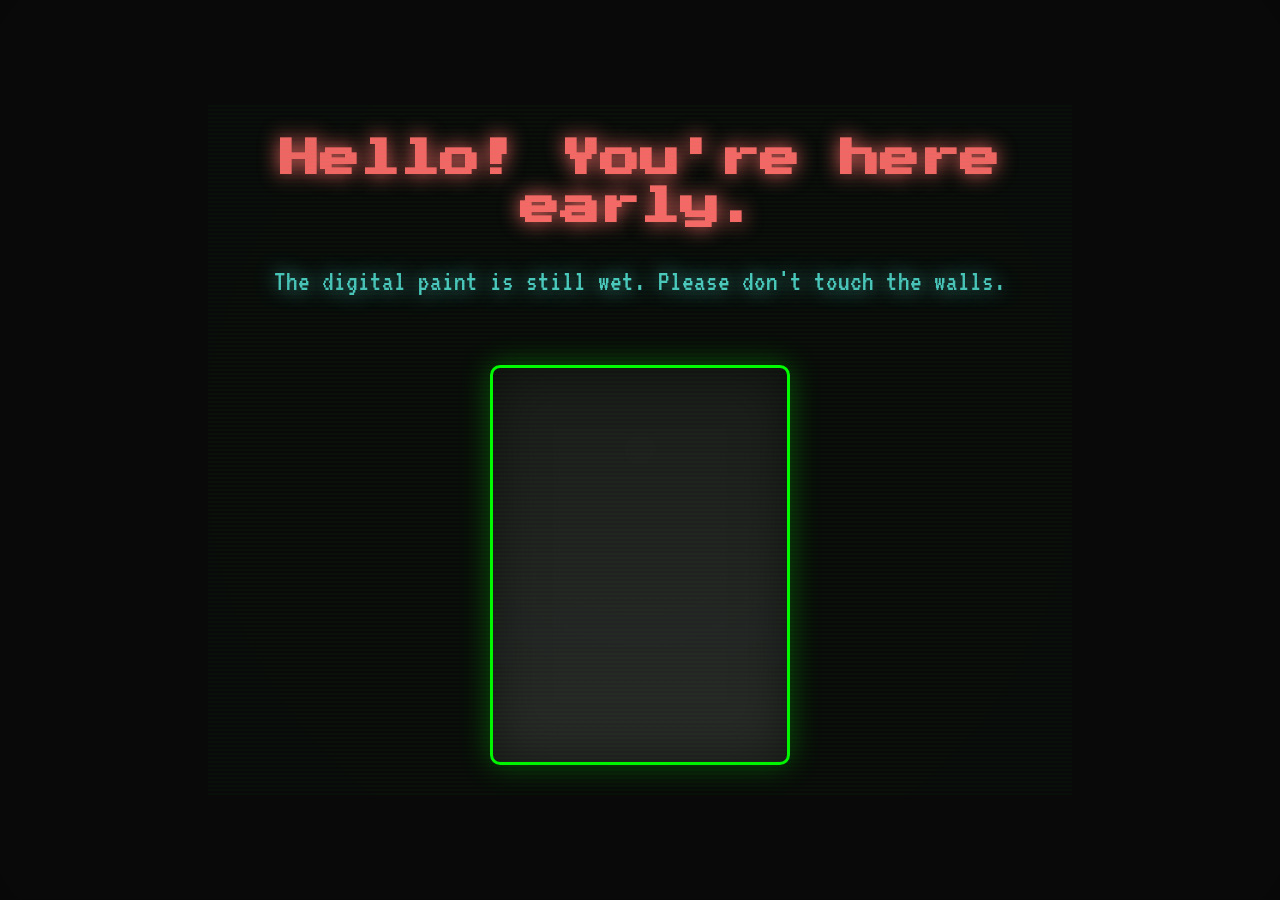
==== index.html @ 5d6c925c "Updated the header" ====
<!DOCTYPE html>
<html lang="en">
<head>
    <meta charset="UTF-8">
    <meta name="viewport" content="width=device-width, initial-scale=1.0">
    <title>Vivek Adithya</title>
    <link rel="stylesheet" href="styles.css">
    <link rel="preconnect" href="https://fonts.googleapis.com">
    <link rel="preconnect" href="https://fonts.gstatic.com" crossorigin>
    <link href="https://fonts.googleapis.com/css2?family=Press+Start+2P&family=VT323&display=swap" rel="stylesheet">
</head>
<body>
    <div class="container">
        <div class="content">
            <h1 class="headline">Hello! You're here early.</h1>
            <p class="subtext">The digital paint is still wet. Please don't touch the walls.</p>
            
            <div class="paint-wall">
                <div class="paint-drop paint-drop-1"></div>
                <div class="paint-drop paint-drop-2"></div>
                <div class="paint-drop paint-drop-3"></div>
                <div class="paint-drop paint-drop-4"></div>
                <div class="paint-drop paint-drop-5"></div>
                <div class="paint-drop paint-drop-6"></div>
                <div class="paint-drop paint-drop-7"></div>
                <div class="paint-drop paint-drop-8"></div>
            </div>
            
            <div class="retro-decoration">
                <div class="scan-lines"></div>
            </div>
        </div>
    </div>
</body>
</html>
---- styles.css ----
* {
    margin: 0;
    padding: 0;
    box-sizing: border-box;
}

body {
    font-family: 'VT323', monospace;
    background: #0a0a0a;
    min-height: 100vh;
    display: flex;
    align-items: center;
    justify-content: center;
    color: #00ff00;
    overflow: hidden;
    position: relative;
}

.container {
    text-align: center;
    padding: 2rem;
    position: relative;
    z-index: 2;
}

.content {
    max-width: 800px;
}

.headline {
    font-family: 'Press Start 2P', cursive;
    font-size: 2.5rem;
    margin-bottom: 2rem;
    color: #ff6b6b;
    text-shadow: 0 0 20px #ff6b6b;
    opacity: 0;
    animation: glitchIn 1.5s ease-out 0.5s forwards;
    line-height: 1.2;
}

.subtext {
    font-size: 1.8rem;
    margin-bottom: 4rem;
    color: #4ecdc4;
    text-shadow: 0 0 15px #4ecdc4;
    opacity: 0;
    animation: glitchIn 1.5s ease-out 1s forwards;
    line-height: 1.3;
}

.paint-wall {
    position: relative;
    width: 300px;
    height: 400px;
    margin: 0 auto;
    background: linear-gradient(180deg, #1a1a1a 0%, #2a2a2a 100%);
    border: 3px solid #00ff00;
    border-radius: 10px;
    overflow: hidden;
    box-shadow: 
        0 0 30px rgba(0, 255, 0, 0.3),
        inset 0 0 50px rgba(0, 0, 0, 0.5);
}

.paint-drop {
    position: absolute;
    top: -20px;
    width: 20px;
    height: 20px;
    border-radius: 50% 50% 50% 50% / 60% 60% 40% 40%;
    opacity: 0;
}

.paint-drop-1 {
    background: #ff6b6b;
    left: 50px;
    animation: paintDrop 4s ease-in 2s infinite;
    box-shadow: 0 0 20px #ff6b6b;
}

.paint-drop-2 {
    background: #4ecdc4;
    left: 100px;
    animation: paintDrop 4s ease-in 2.5s infinite;
    box-shadow: 0 0 20px #4ecdc4;
}

.paint-drop-3 {
    background: #ffe66d;
    left: 150px;
    animation: paintDrop 4s ease-in 3s infinite;
    box-shadow: 0 0 20px #ffe66d;
}

.paint-drop-4 {
    background: #a8e6cf;
    left: 200px;
    animation: paintDrop 4s ease-in 3.5s infinite;
    box-shadow: 0 0 20px #a8e6cf;
}

.paint-drop-5 {
    background: #ff8b94;
    left: 75px;
    animation: paintDrop 4s ease-in 4s infinite;
    box-shadow: 0 0 20px #ff8b94;
}

.paint-drop-6 {
    background: #96ceb4;
    left: 125px;
    animation: paintDrop 4s ease-in 4.5s infinite;
    box-shadow: 0 0 20px #96ceb4;
}

.paint-drop-7 {
    background: #feca57;
    left: 175px;
    animation: paintDrop 4s ease-in 5s infinite;
    box-shadow: 0 0 20px #feca57;
}

.paint-drop-8 {
    background: #ff9ff3;
    left: 225px;
    animation: paintDrop 4s ease-in 5.5s infinite;
    box-shadow: 0 0 20px #ff9ff3;
}

@keyframes paintDrop {
    0% {
        opacity: 0;
        transform: translateY(0) scale(0.5);
    }
    10% {
        opacity: 1;
        transform: translateY(0) scale(1);
    }
    20% {
        opacity: 1;
        transform: translateY(50px) scale(1.2);
    }
    30% {
        opacity: 1;
        transform: translateY(100px) scale(1.4);
    }
    40% {
        opacity: 1;
        transform: translateY(150px) scale(1.6);
    }
    50% {
        opacity: 1;
        transform: translateY(200px) scale(1.8);
    }
    60% {
        opacity: 1;
        transform: translateY(250px) scale(2);
    }
    70% {
        opacity: 1;
        transform: translateY(300px) scale(2.2);
    }
    80% {
        opacity: 1;
        transform: translateY(350px) scale(2.4);
    }
    90% {
        opacity: 0.8;
        transform: translateY(380px) scale(2.6);
    }
    100% {
        opacity: 0;
        transform: translateY(400px) scale(2.8);
    }
}

.retro-decoration {
    position: absolute;
    top: 0;
    left: 0;
    width: 100%;
    height: 100%;
    pointer-events: none;
    z-index: 1;
}

.scan-lines {
    position: absolute;
    top: 0;
    left: 0;
    width: 100%;
    height: 100%;
    background: repeating-linear-gradient(
        0deg,
        transparent,
        transparent 2px,
        rgba(0, 255, 0, 0.03) 2px,
        rgba(0, 255, 0, 0.03) 4px
    );
    animation: scanMove 8s linear infinite;
}

@keyframes glitchIn {
    0% {
        opacity: 0;
        transform: translateY(30px);
        text-shadow: 0 0 20px currentColor;
    }
    50% {
        opacity: 0.8;
        transform: translateY(15px);
        text-shadow: 0 0 20px currentColor;
    }
    100% {
        opacity: 1;
        transform: translateY(0);
        text-shadow: 0 0 20px currentColor;
    }
}

@keyframes pixelFlicker {
    0%, 100% { opacity: 0.3; }
    50% { opacity: 0.6; }
}

@keyframes scanMove {
    0% { transform: translateY(0); }
    100% { transform: translateY(100px); }
}

/* CRT monitor effect */
body::before {
    content: '';
    position: fixed;
    top: 0;
    left: 0;
    width: 100%;
    height: 100%;
    background: radial-gradient(
        circle at center,
        transparent 0%,
        rgba(0, 0, 0, 0.1) 100%
    );
    pointer-events: none;
    z-index: 3;
}

/* Responsive design */
@media (max-width: 768px) {
    .headline {
        font-size: 1.8rem;
        line-height: 1.3;
    }
    
    .subtext {
        font-size: 1.4rem;
    }
    
    .paint-wall {
        width: 250px;
        height: 300px;
    }
    
    .paint-drop {
        width: 16px;
        height: 16px;
    }
}

@media (max-width: 480px) {
    .headline {
        font-size: 1.4rem;
    }
    
    .subtext {
        font-size: 1.2rem;
    }
    
    .paint-wall {
        width: 200px;
        height: 250px;
    }
    
    .paint-drop {
        width: 14px;
        height: 14px;
    }
}
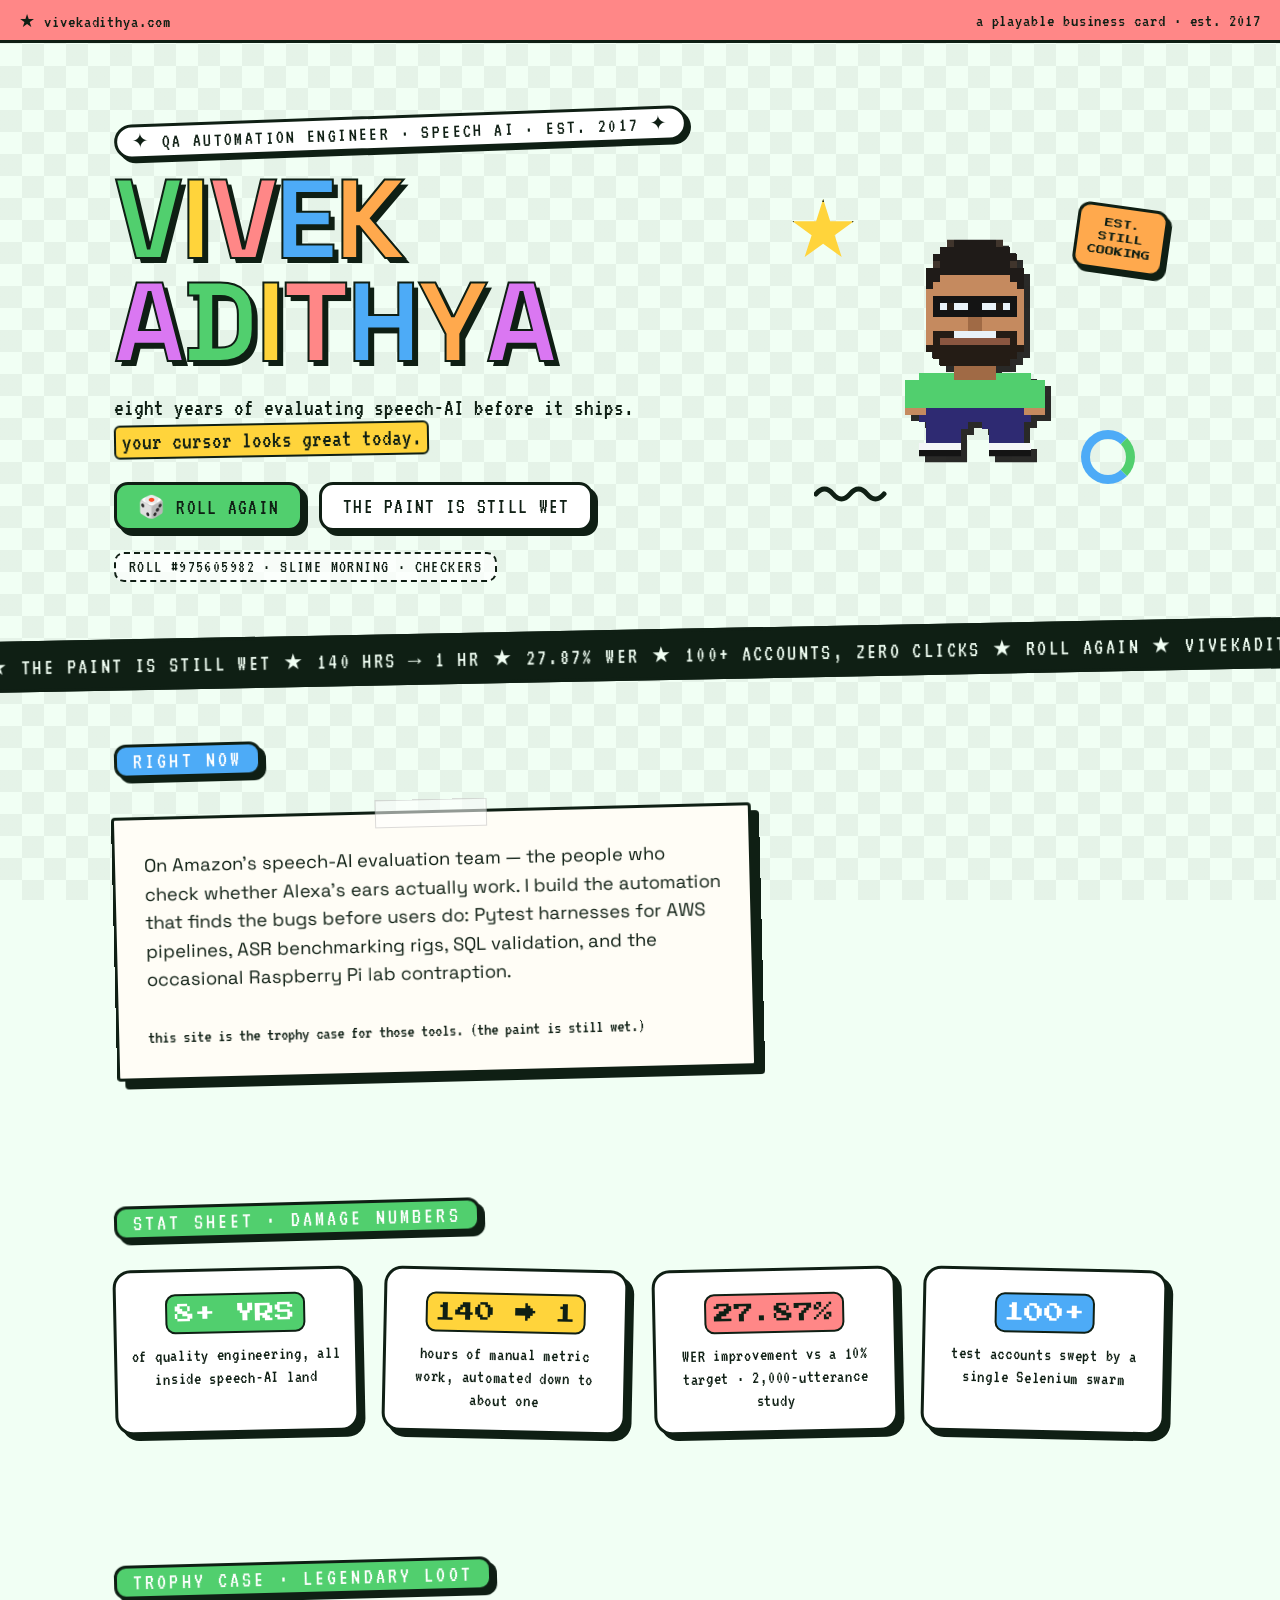
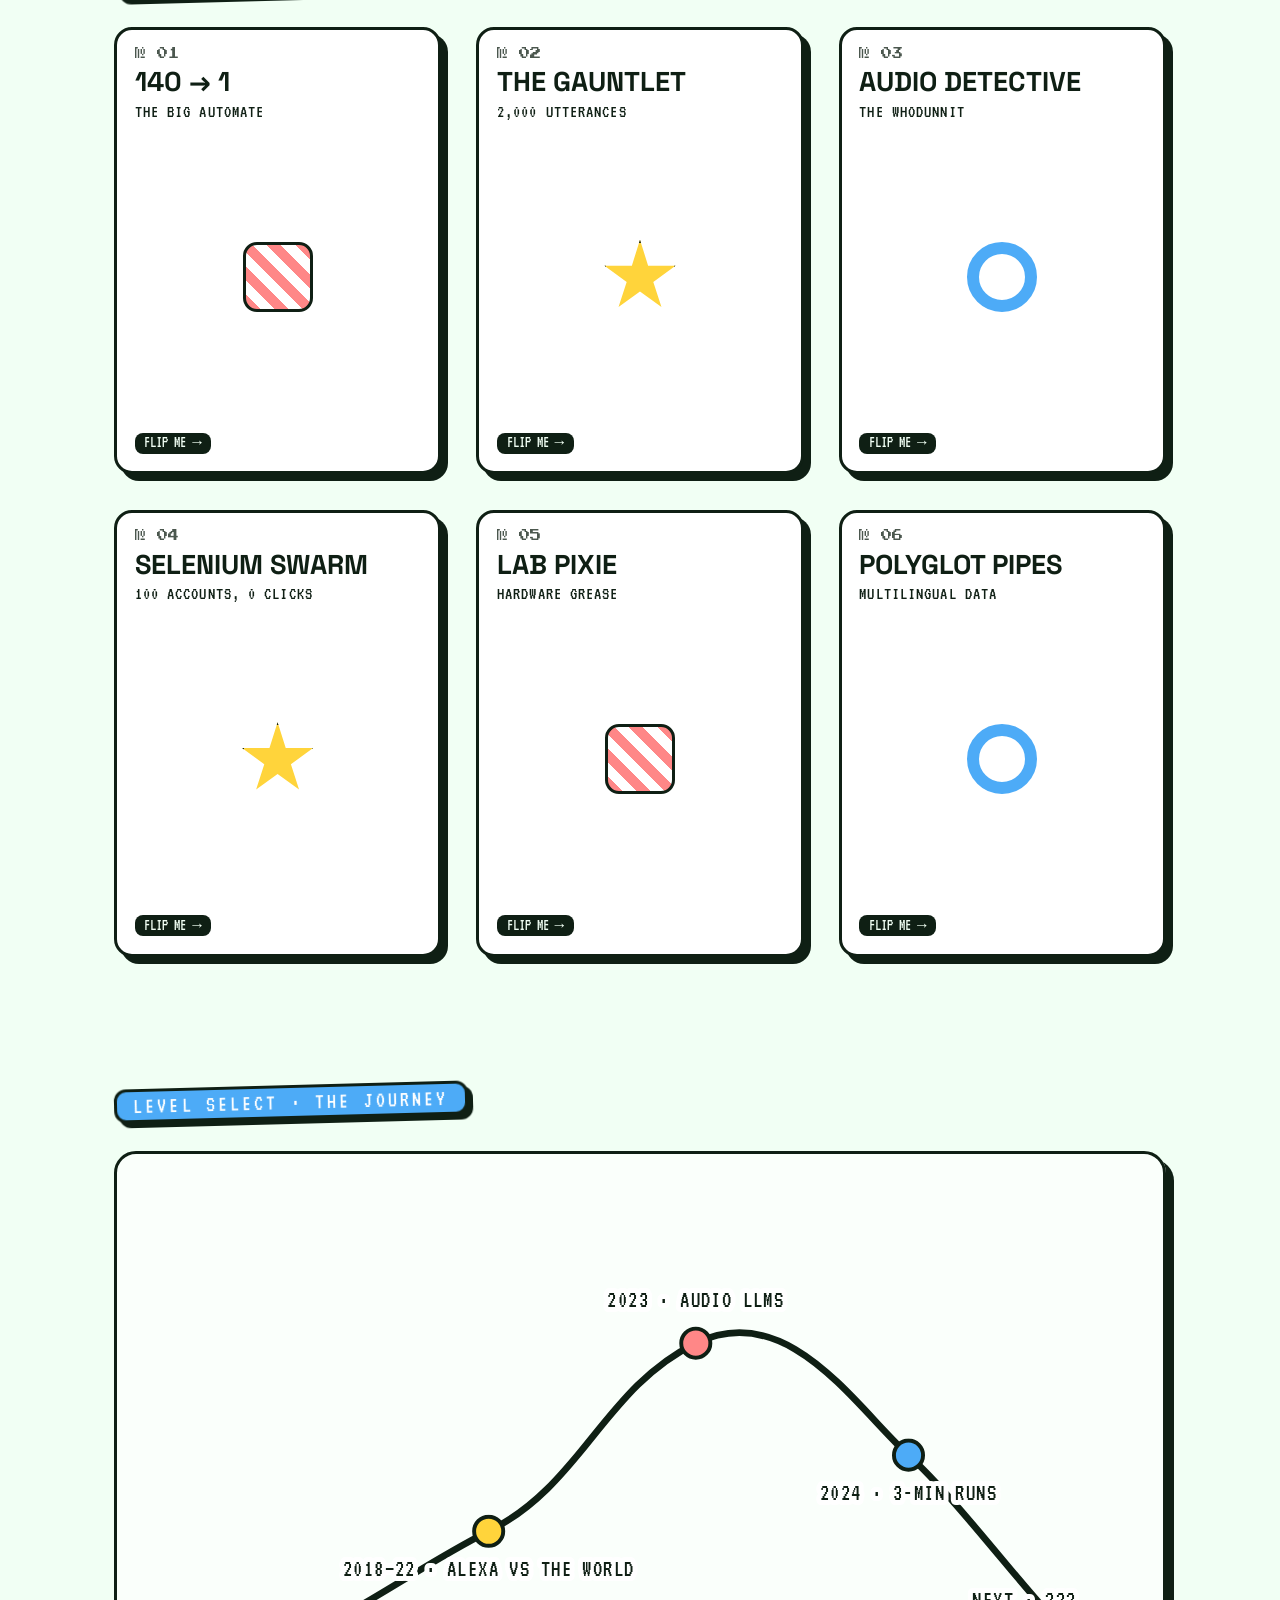
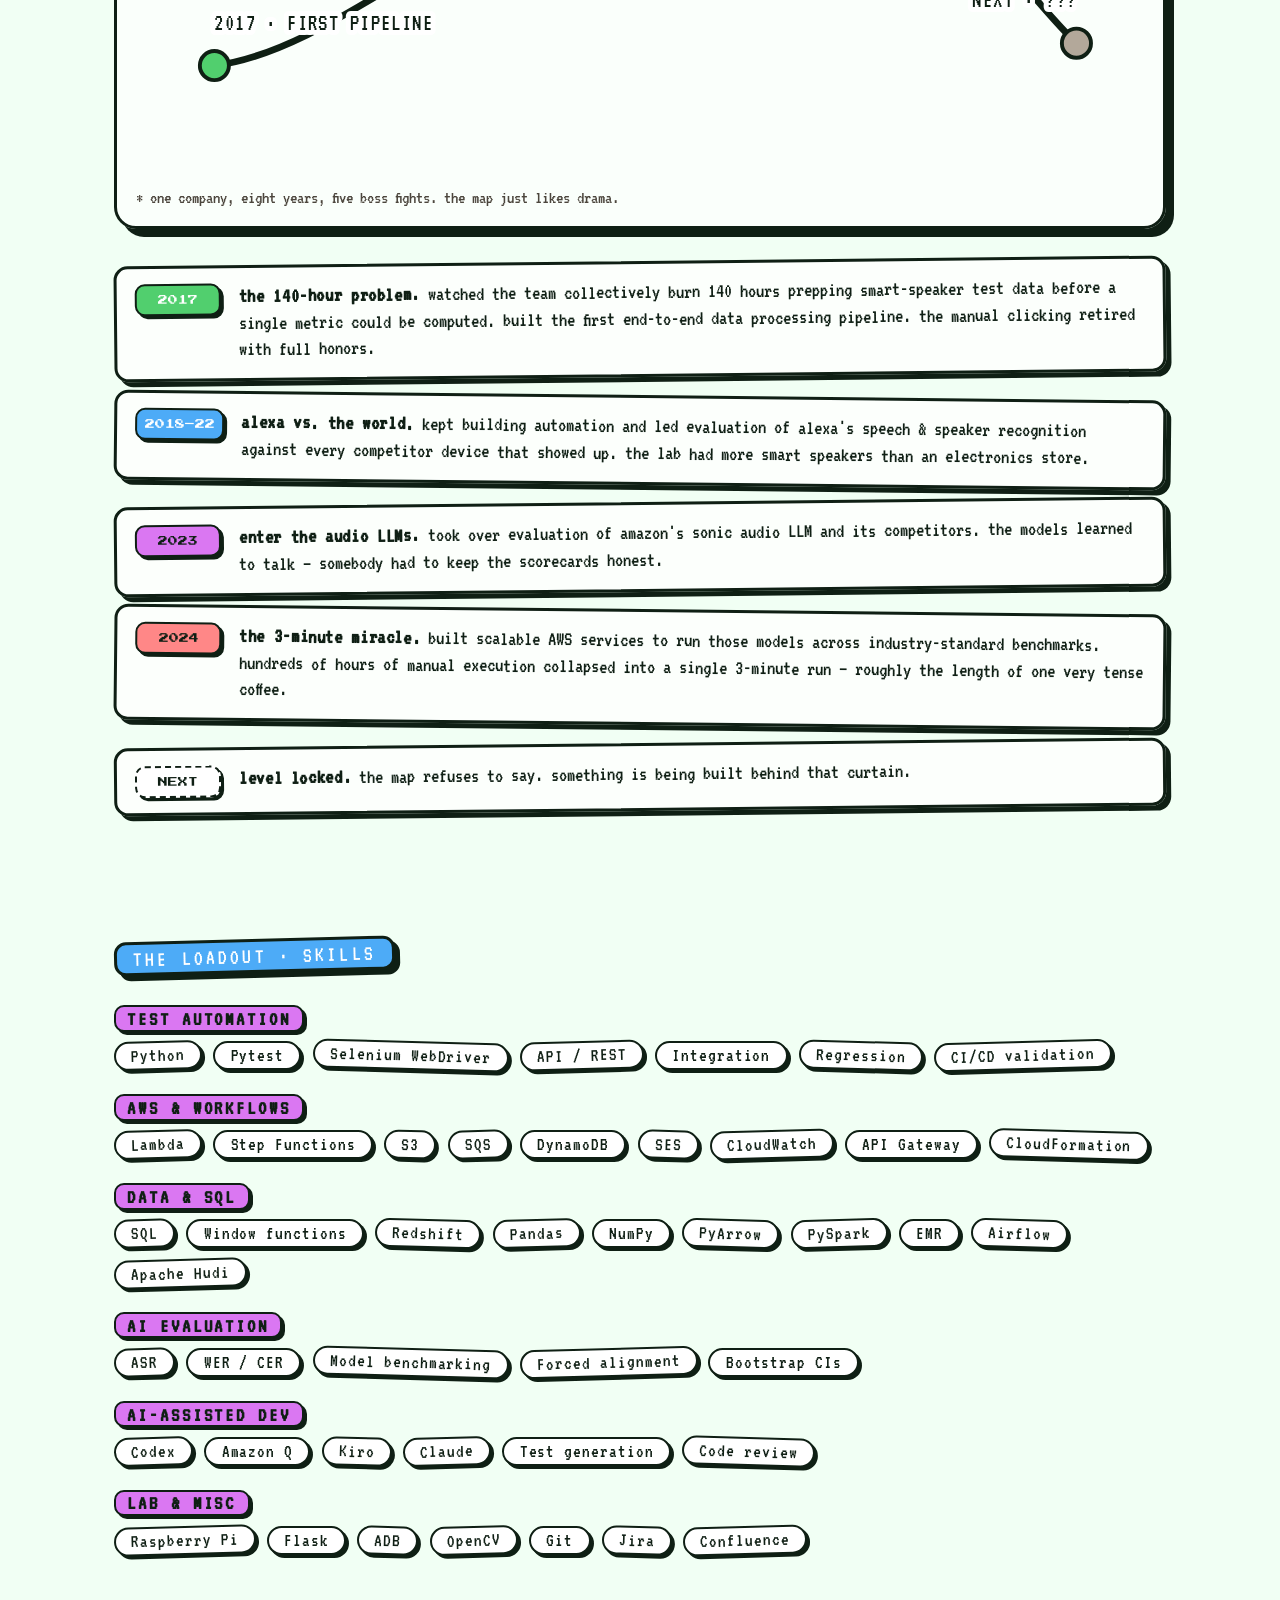
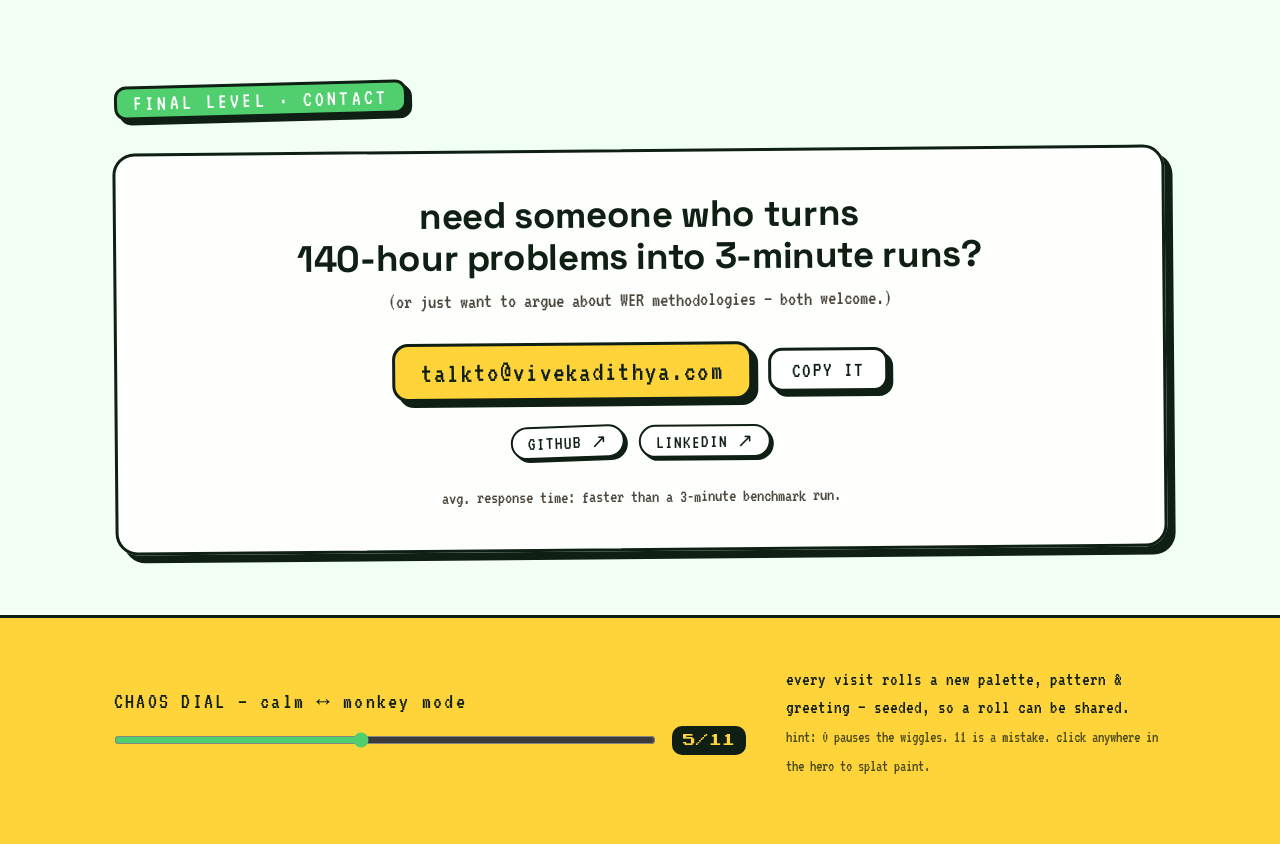
==== commit b60d68bf: "Updated Personal Website" ====
--- a/index.html
+++ b/index.html
@@ -1,35 +1,833 @@
 <!DOCTYPE html>
 <html lang="en">
 <head>
-    <meta charset="UTF-8">
-    <meta name="viewport" content="width=device-width, initial-scale=1.0">
-    <title>Vivek Adithya</title>
-    <link rel="stylesheet" href="styles.css">
-    <link rel="preconnect" href="https://fonts.googleapis.com">
-    <link rel="preconnect" href="https://fonts.gstatic.com" crossorigin>
-    <link href="https://fonts.googleapis.com/css2?family=Press+Start+2P&family=VT323&display=swap" rel="stylesheet">
+<meta charset="UTF-8">
+<meta name="viewport" content="width=device-width, initial-scale=1.0">
+<meta name="color-scheme" content="light">
+<meta name="description" content="Vivek Adithya — QA automation engineer. Eight years of evaluating speech-AI before it ships. A playable business card.">
+<meta property="og:title" content="Vivek Adithya — QA Automation Engineer">
+<meta property="og:description" content="eight years of evaluating speech-AI before it ships. roll the dice — every visit is a new theme.">
+<meta property="og:type" content="website">
+<meta name="theme-color" content="#FFF7E6">
+<title>Vivek Adithya — QA Automation Engineer</title>
+<link rel="icon" href="data:image/svg+xml,%3Csvg xmlns='http://www.w3.org/2000/svg' viewBox='0 0 64 64'%3E%3Crect x='4' y='4' width='56' height='56' rx='14' fill='%23FFD93D' stroke='%23141312' stroke-width='5'/%3E%3Ctext x='32' y='45' font-family='monospace' font-size='36' font-weight='bold' text-anchor='middle' fill='%23141312'%3EV%3C/text%3E%3C/svg%3E">
+<link rel="preconnect" href="https://fonts.googleapis.com">
+<link rel="preconnect" href="https://fonts.gstatic.com" crossorigin>
+<link href="https://fonts.googleapis.com/css2?family=Space+Grotesk:wght@400;500;700&family=VT323&family=Press+Start+2P&display=swap" rel="stylesheet">
+<style>
+  :root{
+    --bg:#FFF7E6; --ink:#141312;
+    --c1:#FF6B6B; --c2:#FFD93D; --c3:#6BCB77; --c4:#4D96FF; --c5:#FF9F45; --c6:#C084FC;
+    --cm:1;
+  }
+  *{box-sizing:border-box; margin:0; padding:0;}
+  html{scroll-behavior:smooth;}
+  body{
+    background-color:var(--bg); color:var(--ink);
+    font-family:'Space Grotesk',sans-serif;
+    overflow-x:hidden; position:relative;
+  }
+  body::before{content:''; position:fixed; inset:0; pointer-events:none; z-index:0;}
+  body[data-pattern="checkers"]::before{background:repeating-conic-gradient(rgba(20,19,18,.05) 0% 25%, transparent 0% 50%); background-size:44px 44px;}
+  body[data-pattern="dots"]::before{background-image:radial-gradient(rgba(20,19,18,.09) 2.2px, transparent 2.3px); background-size:26px 26px;}
+  body[data-pattern="stripes"]::before{background:repeating-linear-gradient(45deg, rgba(20,19,18,.05) 0 12px, transparent 12px 26px);}
+  body[data-pattern="grid"]::before{background-image:linear-gradient(rgba(20,19,18,.06) 1.5px, transparent 1.5px),linear-gradient(90deg, rgba(20,19,18,.06) 1.5px, transparent 1.5px); background-size:36px 36px;}
+
+  main, .topbar{position:relative; z-index:1;}
+
+  .topbar{
+    display:flex; align-items:center; gap:1rem; flex-wrap:wrap;
+    padding:.6rem 1.2rem; border-bottom:3px solid var(--ink); background:var(--c3);
+    font-family:'VT323',monospace; font-size:1.15rem; letter-spacing:.05em;
+  }
+  .topbar .spacer{flex:1;}
+
+  /* ---------- HERO ---------- */
+  .hero{
+    position:relative; overflow:hidden;
+    display:grid; grid-template-columns:1.25fr .75fr; gap:2rem; align-items:center;
+    max-width:1100px; margin:0 auto; padding:4.5rem 1.5rem 3rem;
+  }
+  .kicker{
+    display:inline-block; font-family:'VT323',monospace; font-size:1.25rem; letter-spacing:.12em;
+    background:#fff; border:3px solid var(--ink); border-radius:999px; padding:.15rem .9rem;
+    box-shadow:4px 4px 0 var(--ink); rotate:-2deg; margin-bottom:1.1rem;
+  }
+  h1{
+    font-weight:700; line-height:.92; letter-spacing:-.02em;
+    font-size:clamp(3.2rem, 10vw, 7rem);
+    -webkit-text-stroke:2px var(--ink);
+    text-shadow:5px 5px 0 var(--ink);
+  }
+  h1 .hl{display:inline-block; animation:bob calc(2.6s / var(--cm)) ease-in-out infinite;}
+  h1 .hl:hover{translate:0 -8px; rotate:5deg; transition:translate .12s, rotate .12s;}
+  @keyframes bob{0%,100%{transform:translateY(0) rotate(-1.2deg)}50%{transform:translateY(-7px) rotate(1.2deg)}}
+
+  .sub{font-family:'VT323',monospace; font-size:1.5rem; margin-top:1.2rem; line-height:1.25;}
+  .sub .greet{background:var(--c2); padding:0 .35rem; border:2px solid var(--ink); border-radius:6px; display:inline-block; rotate:-1deg;}
+  .btnrow{display:flex; gap:1rem; flex-wrap:wrap; margin-top:1.6rem;}
+  .btn{
+    font-family:'VT323',monospace; font-size:1.35rem; letter-spacing:.06em;
+    border:3px solid var(--ink); border-radius:14px; padding:.55rem 1.3rem;
+    box-shadow:5px 5px 0 var(--ink); cursor:pointer; color:var(--ink);
+    transition:translate .1s, box-shadow .1s;
+  }
+  .btn:hover{translate:-2px -2px; box-shadow:7px 7px 0 var(--ink);}
+  .btn:active{translate:3px 3px; box-shadow:2px 2px 0 var(--ink);}
+  .btn.primary{background:var(--c1);}
+  .btn.secondary{background:#fff;}
+  .rollchip{
+    margin-top:1.3rem; display:inline-block; font-family:'VT323',monospace; font-size:1.1rem;
+    border:2.5px dashed var(--ink); border-radius:10px; padding:.25rem .8rem; background:rgba(255,255,255,.7);
+    text-transform:uppercase; letter-spacing:.08em;
+  }
+
+  .heroart{position:relative; height:340px;}
+  .heroart canvas{
+    position:absolute; left:50%; top:50%; translate:-50% -50%;
+    width:168px; height:auto; image-rendering:pixelated;
+    animation:bob calc(2.2s / var(--cm)) ease-in-out infinite;
+    filter:drop-shadow(6px 6px 0 rgba(20,19,18,.9));
+  }
+  .shape{position:absolute; animation:float calc(5s / var(--cm)) ease-in-out infinite;}
+  .star{width:64px; height:64px; background:var(--c2); border:3px solid var(--ink);
+    clip-path:polygon(50% 0,61% 35%,98% 35%,68% 57%,79% 91%,50% 70%,21% 91%,32% 57%,2% 35%,39% 35%);}
+  .ring{width:54px; height:54px; border-radius:50%; border:9px solid var(--c4); border-right-color:var(--c1);}
+  .squig{width:74px; height:22px;}
+  .badge{
+    position:absolute; right:0; top:8%; rotate:8deg;
+    font-family:'Press Start 2P',monospace; font-size:.55rem; line-height:1.6;
+    background:var(--c5); border:3px solid var(--ink); border-radius:12px; padding:.55rem .7rem;
+    box-shadow:4px 4px 0 var(--ink); text-align:center;
+    animation:wobble calc(3.4s / var(--cm)) ease-in-out infinite;
+  }
+  @keyframes wobble{0%,100%{rotate:8deg}50%{rotate:2deg}}
+  @keyframes float{0%,100%{transform:translateY(0)}50%{transform:translateY(-16px)}}
+
+  .splat{position:absolute; border-radius:60% 40% 55% 45% / 50% 60% 40% 50%; pointer-events:none; animation:splatin .25s cubic-bezier(.2,1.6,.4,1);}
+  .splat i{position:absolute; top:70%; width:8px; border-radius:0 0 8px 8px; background:inherit; animation:drip 2.4s ease-out forwards;}
+  @keyframes splatin{from{scale:0}to{scale:1}}
+  @keyframes drip{from{height:0}to{height:70px}}
+
+  /* ---------- TAPE ---------- */
+  .tape{
+    overflow:hidden; background:var(--ink); transform:rotate(-1.1deg) scale(1.02);
+    border-block:3px solid var(--ink);
+  }
+  .tape-inner{
+    display:inline-flex; white-space:nowrap; width:max-content;
+    animation:tape calc(20s / var(--cm)) linear infinite;
+    font-family:'VT323',monospace; font-size:1.35rem; letter-spacing:.1em; color:var(--bg);
+    padding:.55rem 0;
+  }
+  .tape-inner span{padding-right:3rem;}
+  @keyframes tape{to{transform:translateX(-50%)}}
+
+  /* ---------- SECTIONS ---------- */
+  section{max-width:1100px; margin:0 auto; padding:4rem 1.5rem;}
+  .seclabel{
+    display:inline-block; font-family:'VT323',monospace; font-size:1.4rem; letter-spacing:.14em;
+    background:var(--c1); color:#fff; border:3px solid var(--ink); border-radius:12px;
+    padding:.2rem 1rem; box-shadow:5px 5px 0 var(--ink); rotate:-1.5deg; margin-bottom:2rem;
+    text-transform:uppercase;
+  }
+  .seclabel.alt{background:var(--c4);}
+
+  .nowcard{
+    background:#FFFDF6; border:3px solid var(--ink); border-radius:4px; max-width:640px;
+    padding:2rem 1.8rem 1.6rem; box-shadow:8px 8px 0 var(--ink); rotate:-1.4deg;
+    font-size:1.15rem; line-height:1.55; position:relative;
+  }
+  .nowcard::before{
+    content:''; position:absolute; top:-14px; left:50%; translate:-50% 0; width:110px; height:26px;
+    background:rgba(255,255,255,.55); border:1px solid rgba(20,19,18,.15);
+  }
+
+  .cards{display:grid; grid-template-columns:repeat(3,1fr); gap:2.2rem; perspective:1000px;}
+  .card{aspect-ratio:3/4.1; cursor:pointer; position:relative;}
+  .card-inner{
+    position:absolute; inset:0; transform-style:preserve-3d;
+    transition:transform .55s cubic-bezier(.25,.8,.3,1.15);
+  }
+  .card:not(.go):hover .card-inner{transform:rotate3d(1,-4,0,9deg);}
+  .card.go .card-inner{transform:rotateY(180deg);}
+  .card:focus-visible{outline:3px dashed var(--ink); outline-offset:4px; border-radius:18px;}
+  .card:active{scale:.97;}
+  .face{
+    position:absolute; inset:0; backface-visibility:hidden;
+    border:3px solid var(--ink); border-radius:18px; box-shadow:7px 7px 0 var(--ink);
+    background:#fff; padding:1.1rem; display:flex; flex-direction:column;
+  }
+  .face.back{transform:rotateY(180deg); background:var(--c6);}
+  .face .num{font-family:'Press Start 2P',monospace; font-size:.7rem; opacity:.75;}
+  .face .name{font-weight:700; font-size:1.7rem; line-height:1.05; margin-top:.6rem;}
+  .face .tag{font-family:'VT323',monospace; font-size:1.15rem; margin-top:.3rem; letter-spacing:.06em;}
+  .face .doodle{flex:1; display:grid; place-items:center;}
+  .doodle .dstar{width:74px; height:74px; background:var(--c2); border:3px solid var(--ink);
+    clip-path:polygon(50% 0,61% 35%,98% 35%,68% 57%,79% 91%,50% 70%,21% 91%,32% 57%,2% 35%,39% 35%);}
+  .doodle .dring{width:70px; height:70px; border-radius:50%; border:12px solid var(--c4);}
+  .doodle .dbar{width:70px; height:70px; border:3px solid var(--ink); border-radius:14px;
+    background:repeating-linear-gradient(45deg, var(--c3) 0 10px, #fff 10px 20px);}
+  .flipcue{
+    align-self:flex-start; font-family:'VT323',monospace; font-size:1rem;
+    background:var(--ink); color:var(--bg); border-radius:8px; padding:.1rem .6rem;
+  }
+  .face.back p{font-size:.98rem; line-height:1.45; margin-top:.6rem;}
+  .chips{display:flex; flex-wrap:wrap; gap:.45rem; margin-top:auto;}
+  .chips b{
+    font-family:'VT323',monospace; font-weight:400; font-size:1rem; letter-spacing:.05em;
+    border:2px solid var(--ink); border-radius:999px; padding:.05rem .6rem; background:#fff;
+  }
+  .barcode{margin-top:.8rem; height:26px; border-radius:4px;
+    background:repeating-linear-gradient(90deg, var(--ink) 0 2px, transparent 2px 5px, var(--ink) 5px 9px, transparent 9px 12px);}
+
+  /* ---------- JOURNEY MAP ---------- */
+  .mapwrap{border:3px solid var(--ink); border-radius:22px; background:rgba(255,255,255,.65);
+    box-shadow:8px 8px 0 var(--ink); padding:1.2rem;}
+  .mapfoot{font-family:'VT323',monospace; font-size:1.15rem; margin-top:.6rem; color:#4c463d;}
+
+  /* ---------- QUEST LOG ---------- */
+  .questlog{display:flex; flex-direction:column; gap:1.1rem; margin-top:2rem;}
+  .qentry{
+    display:flex; gap:1.1rem; align-items:flex-start; flex-wrap:wrap;
+    border:3px solid var(--ink); border-radius:14px; background:rgba(255,255,255,.75);
+    box-shadow:5px 5px 0 var(--ink); padding:.95rem 1.15rem;
+  }
+  .qentry:nth-child(odd){rotate:-.6deg;}
+  .qentry:nth-child(even){rotate:.6deg;}
+  .qyear{
+    font-family:'Press Start 2P',monospace; font-size:.62rem; white-space:nowrap;
+    background:var(--c1); color:#fff; border:2.5px solid var(--ink); border-radius:10px;
+    padding:.55rem .45rem; min-width:86px; text-align:center; box-shadow:3px 3px 0 var(--ink);
+  }
+  .qentry p{font-family:'VT323',monospace; font-size:1.3rem; line-height:1.28; flex:1; min-width:220px;}
+  .qentry p b{letter-spacing:.03em;}
+  svg.journey{width:100%; height:auto; display:block; overflow:visible;}
+  .journey .trail{stroke:var(--ink); stroke-width:6; stroke-linecap:round; fill:none;}
+  .stop circle.dot{stroke:var(--ink); stroke-width:3.5; transform-box:fill-box; transform-origin:center;}
+  .stop{cursor:pointer;}
+  .stop circle.dot{transition:scale .15s;}
+  .stop:hover circle.dot{scale:1.35;}
+  .stop text{
+    font-family:'VT323',monospace; font-size:21px; fill:var(--ink); letter-spacing:.06em;
+    paint-order:stroke; stroke:#fff; stroke-width:9px; stroke-linejoin:round;
+  }
+  .stop .pulse{fill:none; stroke:var(--ink); stroke-width:2; opacity:0; transform-box:fill-box; transform-origin:center;
+    animation:pulse calc(2.8s / var(--cm)) ease-out infinite;}
+  @keyframes pulse{0%{scale:.5; opacity:.8}70%{scale:2.2; opacity:0}100%{opacity:0}}
+
+  /* ---------- STAT SHEET ---------- */
+  .stats{display:grid; grid-template-columns:repeat(4,1fr); gap:1.6rem;}
+  .stat{
+    border:3px solid var(--ink); border-radius:18px; background:#fff; box-shadow:6px 6px 0 var(--ink);
+    padding:1.4rem .9rem 1.1rem; text-align:center; transition:translate .12s, box-shadow .12s;
+  }
+  .stat:nth-child(odd){rotate:-1.2deg;}
+  .stat:nth-child(even){rotate:1.2deg;}
+  .stat:hover{translate:-2px -2px; box-shadow:8px 8px 0 var(--ink);}
+  .stat .n{font-family:'Press Start 2P',monospace; font-size:clamp(.85rem,1.8vw,1.25rem);
+    display:inline-block; padding:.45rem .5rem .55rem; border-radius:10px; border:2.5px solid var(--ink);}
+  .stat .l{display:block; font-family:'VT323',monospace; font-size:1.15rem; line-height:1.25; margin-top:.6rem; letter-spacing:.04em;}
+
+  /* ---------- LOADOUT ---------- */
+  .loadout{display:flex; flex-direction:column; gap:1.5rem;}
+  .loadgroup h3{
+    font-family:'VT323',monospace; font-size:1.3rem; letter-spacing:.14em; margin-bottom:.6rem;
+    text-transform:uppercase; display:inline-block; background:var(--c6); border:2.5px solid var(--ink);
+    border-radius:10px; padding:.05rem .7rem; box-shadow:3px 3px 0 var(--ink);
+  }
+  .skillrow{display:flex; flex-wrap:wrap; gap:.7rem;}
+  .skill{
+    font-family:'VT323',monospace; font-size:1.2rem; letter-spacing:.05em; cursor:default;
+    border:2.5px solid var(--ink); border-radius:999px; padding:.18rem .95rem;
+    background:#fff; box-shadow:3px 3px 0 var(--ink);
+    transition:translate .1s, box-shadow .1s, background .12s, rotate .15s;
+  }
+  .skill:nth-child(3n){rotate:1.6deg;}
+  .skill:nth-child(3n+1){rotate:-1.6deg;}
+  .skill:hover{translate:-2px -3px; rotate:0deg; box-shadow:5px 5px 0 var(--ink); background:var(--c2);}
+
+  /* ---------- CONTACT ---------- */
+  .contactcard{
+    border:3px solid var(--ink); border-radius:22px; background:rgba(255,255,255,.75);
+    box-shadow:8px 8px 0 var(--ink); padding:2.6rem 2rem; text-align:center; rotate:-.5deg;
+  }
+  .pitch{font-size:clamp(1.5rem,3.4vw,2.3rem); line-height:1.15; letter-spacing:-.01em;}
+  .pitchsub{font-family:'VT323',monospace; font-size:1.3rem; color:#4c463d; margin-top:.7rem;}
+  .emailrow{display:flex; gap:1rem; justify-content:center; align-items:center; flex-wrap:wrap; margin-top:2rem;}
+  .emailbtn{
+    font-family:'VT323',monospace; font-size:clamp(1.3rem,3vw,1.8rem); letter-spacing:.04em;
+    background:var(--c2); color:var(--ink); text-decoration:none;
+    border:3px solid var(--ink); border-radius:16px; padding:.7rem 1.6rem;
+    box-shadow:6px 6px 0 var(--ink); transition:translate .1s, box-shadow .1s;
+  }
+  .emailbtn:hover{translate:-2px -2px; box-shadow:8px 8px 0 var(--ink);}
+  .emailbtn:active{translate:3px 3px; box-shadow:2px 2px 0 var(--ink);}
+  .socialrow{display:flex; gap:.9rem; justify-content:center; margin-top:1.6rem; flex-wrap:wrap;}
+  .socialrow .skill{text-decoration:none; color:var(--ink);}
+  .responsetime{font-family:'VT323',monospace; font-size:1.15rem; margin-top:1.8rem; color:#4c463d;}
+  .toast{
+    position:fixed; left:50%; bottom:26px; translate:-50% 0; z-index:1000;
+    background:var(--ink); color:var(--bg); font-family:'VT323',monospace; font-size:1.3rem;
+    border-radius:14px; padding:.5rem 1.3rem; box-shadow:5px 5px 0 rgba(20,19,18,.3);
+    animation:toastin 1.9s ease forwards; pointer-events:none;
+  }
+  @keyframes toastin{
+    0%{opacity:0; translate:-50% 14px}
+    12%{opacity:1; translate:-50% 0}
+    82%{opacity:1}
+    100%{opacity:0; translate:-50% -8px}
+  }
+
+  /* ---------- FOOTER / CHAOS ---------- */
+  footer{
+    border-top:3px solid var(--ink); background:var(--c2);
+  }
+  .footinner{max-width:1100px; margin:0 auto; padding:3rem 1.5rem 4rem;
+    display:flex; flex-wrap:wrap; gap:2.5rem; align-items:center;}
+  .dialbox{flex:1; min-width:280px;}
+  .dialbox label{font-family:'VT323',monospace; font-size:1.4rem; letter-spacing:.1em;}
+  .dialrow{display:flex; align-items:center; gap:1rem; margin-top:.5rem;}
+  input[type=range]{flex:1; accent-color:var(--c1); height:34px; cursor:pointer;}
+  .dialval{font-family:'Press Start 2P',monospace; font-size:.8rem; background:var(--ink); color:var(--c2);
+    border-radius:10px; padding:.5rem .7rem; min-width:64px; text-align:center;}
+  .footnote{font-family:'VT323',monospace; font-size:1.2rem; line-height:1.5; max-width:380px;}
+  .tinyhint{opacity:.75; font-size:1rem;}
+
+  .cf{position:fixed; z-index:999; pointer-events:none; border-radius:2px;
+    width:var(--s); height:calc(var(--s)*.55); background:var(--cc);
+    animation:cfall var(--d) cubic-bezier(.15,.55,.45,1) forwards;}
+  @keyframes cfall{from{transform:translate(0,0) rotate(0)}to{transform:translate(var(--dx),var(--dy)) rotate(var(--rr)); opacity:0}}
+
+  .bcf{position:fixed; top:-18px; z-index:998; pointer-events:none; border-radius:2px;
+    width:var(--s); height:calc(var(--s)*.55); background:var(--cc);
+    animation:bcfall var(--d) linear forwards;}
+  @keyframes bcfall{
+    0%{transform:translate(0,-10px) rotate(0)}
+    50%{transform:translate(calc(var(--dx)*.55), 52vh) rotate(calc(var(--rr)*.5))}
+    100%{transform:translate(var(--dx), 106vh) rotate(var(--rr))}
+  }
+
+  body[data-chaos="0"] .hl, body[data-chaos="0"] .heroart canvas, body[data-chaos="0"] .badge,
+  body[data-chaos="0"] .tape-inner, body[data-chaos="0"] .stop .pulse{animation-play-state:paused;}
+
+  @media (max-width:820px){
+    .hero{grid-template-columns:1fr; padding-top:3rem;}
+    .heroart{height:260px;}
+    .cards{grid-template-columns:1fr 1fr; gap:1.4rem;}
+    .card{aspect-ratio:3/4;}
+    .stats{grid-template-columns:repeat(2,1fr);}
+  }
+  @media (max-width:540px){
+    .cards{grid-template-columns:1fr; }
+    .face .name{font-size:1.5rem;}
+  }
+  @media (prefers-reduced-motion: reduce){
+    *,*::before,*::after{animation-duration:.001s !important; animation-iteration-count:1 !important; transition-duration:.001s !important;}
+  }
+</style>
 </head>
-<body>
-    <div class="container">
-        <div class="content">
-            <h1 class="headline">Hello! You're here early.</h1>
-            <p class="subtext">The digital paint is still wet. Please don't touch the walls.</p>
-            
-            <div class="paint-wall">
-                <div class="paint-drop paint-drop-1"></div>
-                <div class="paint-drop paint-drop-2"></div>
-                <div class="paint-drop paint-drop-3"></div>
-                <div class="paint-drop paint-drop-4"></div>
-                <div class="paint-drop paint-drop-5"></div>
-                <div class="paint-drop paint-drop-6"></div>
-                <div class="paint-drop paint-drop-7"></div>
-                <div class="paint-drop paint-drop-8"></div>
-            </div>
-            
-            <div class="retro-decoration">
-                <div class="scan-lines"></div>
-            </div>
-        </div>
+<body data-pattern="dots" data-chaos="5">
+
+<div class="topbar">
+  <span>★ vivekadithya.com</span>
+  <span class="spacer"></span>
+  <span>a playable business card · est. 2017</span>
+</div>
+
+<main>
+  <div class="hero" id="hero">
+    <div>
+      <span class="kicker">✦ QA AUTOMATION ENGINEER · SPEECH AI · EST. 2017 ✦</span>
+      <h1 id="bigname" aria-label="Vivek Adithya"></h1>
+      <p class="sub">eight years of evaluating speech-AI before it ships.<br>
+        <span class="greet" id="greet">rolling the dice…</span></p>
+      <div class="btnrow">
+        <button class="btn primary" id="rollbtn">🎲 ROLL AGAIN</button>
+        <button class="btn secondary" id="paintbtn">THE PAINT IS STILL WET</button>
+      </div>
+      <div class="rollchip" id="rollchip">…</div>
     </div>
+    <div class="heroart" aria-hidden="true">
+      <div class="shape star" style="left:2%; top:6%; animation-delay:-1s;"></div>
+      <div class="shape ring" style="right:8%; bottom:10%; animation-delay:-2.4s;"></div>
+      <svg class="shape squig" style="left:8%; bottom:4%; animation-delay:-3s;" viewBox="0 0 74 22"><path d="M2 11 Q10.5 1 19 11 T36 11 T53 11 T70 11" fill="none" stroke="var(--ink)" stroke-width="5" stroke-linecap="round"/></svg>
+      <div class="badge">EST.<br>STILL<br>COOKING</div>
+      <canvas id="sprite" width="24" height="31"></canvas>
+    </div>
+  </div>
+
+  <div class="tape" aria-hidden="true"><div class="tape-inner" id="tape"></div></div>
+
+  <section id="now">
+    <span class="seclabel alt">Right now</span>
+    <div class="nowcard">
+      On Amazon's speech-AI evaluation team — the people who check whether Alexa's ears
+      actually work. I build the automation that finds the bugs before users do: Pytest
+      harnesses for AWS pipelines, ASR benchmarking rigs, SQL validation, and the occasional
+      Raspberry Pi lab contraption.
+      <br><br><span style="font-family:'VT323',monospace;">this site is the trophy case for those tools. (the paint is still wet.)</span>
+    </div>
+  </section>
+
+  <section id="stats">
+    <span class="seclabel">Stat sheet · damage numbers</span>
+    <div class="stats">
+      <div class="stat"><span class="n" style="background:var(--c1); color:#fff;">8+ YRS</span>
+        <span class="l">of quality engineering, all inside speech-AI land</span></div>
+      <div class="stat"><span class="n" style="background:var(--c2);">140 → 1</span>
+        <span class="l">hours of manual metric work, automated down to about one</span></div>
+      <div class="stat"><span class="n" style="background:var(--c3);">27.87%</span>
+        <span class="l">WER improvement vs a 10% target · 2,000-utterance study</span></div>
+      <div class="stat"><span class="n" style="background:var(--c4); color:#fff;">100+</span>
+        <span class="l">test accounts swept by a single Selenium swarm</span></div>
+    </div>
+  </section>
+
+  <section id="projects">
+    <span class="seclabel">Trophy case · legendary loot</span>
+    <div class="cards" id="cards"></div>
+  </section>
+
+  <section id="journey">
+    <span class="seclabel alt">Level select · the journey</span>
+    <div class="mapwrap">
+      <svg class="journey" viewBox="0 0 900 540" id="jsvg">
+        <path class="trail" id="jpath" d="M70,440 C150,430 235,360 315,320 C398,279 418,192 500,152 C582,112 642,208 690,252 C738,296 800,382 840,420"/>
+        <g id="jstops"></g>
+      </svg>
+      <p class="mapfoot">* one company, eight years, five boss fights. the map just likes drama.</p>
+    </div>
+    <div class="questlog">
+      <div class="qentry">
+        <span class="qyear" style="background:var(--c1);">2017</span>
+        <p><b>the 140-hour problem.</b> watched the team collectively burn 140 hours prepping
+        smart-speaker test data before a single metric could be computed. built the first
+        end-to-end data processing pipeline. the manual clicking retired with full honors.</p>
+      </div>
+      <div class="qentry">
+        <span class="qyear" style="background:var(--c4);">2018–22</span>
+        <p><b>alexa vs. the world.</b> kept building automation and led evaluation of alexa's
+        speech &amp; speaker recognition against every competitor device that showed up.
+        the lab had more smart speakers than an electronics store.</p>
+      </div>
+      <div class="qentry">
+        <span class="qyear" style="background:var(--c6); color:var(--ink);">2023</span>
+        <p><b>enter the audio LLMs.</b> took over evaluation of amazon's sonic audio LLM and
+        its competitors. the models learned to talk — somebody had to keep the scorecards honest.</p>
+      </div>
+      <div class="qentry">
+        <span class="qyear" style="background:var(--c3); color:var(--ink);">2024</span>
+        <p><b>the 3-minute miracle.</b> built scalable AWS services to run those models across
+        industry-standard benchmarks. hundreds of hours of manual execution collapsed into a
+        single 3-minute run — roughly the length of one very tense coffee.</p>
+      </div>
+      <div class="qentry">
+        <span class="qyear" style="background:#fff; color:var(--ink); border-style:dashed;">NEXT</span>
+        <p><b>level locked.</b> the map refuses to say. something is being built behind that curtain.</p>
+      </div>
+    </div>
+  </section>
+
+  <section id="loadout">
+    <span class="seclabel alt">The loadout · skills</span>
+    <div class="loadout">
+      <div class="loadgroup"><h3>Test automation</h3>
+        <div class="skillrow"><span class="skill">Python</span><span class="skill">Pytest</span><span class="skill">Selenium WebDriver</span><span class="skill">API / REST</span><span class="skill">Integration</span><span class="skill">Regression</span><span class="skill">CI/CD validation</span></div></div>
+      <div class="loadgroup"><h3>AWS &amp; workflows</h3>
+        <div class="skillrow"><span class="skill">Lambda</span><span class="skill">Step Functions</span><span class="skill">S3</span><span class="skill">SQS</span><span class="skill">DynamoDB</span><span class="skill">SES</span><span class="skill">CloudWatch</span><span class="skill">API Gateway</span><span class="skill">CloudFormation</span></div></div>
+      <div class="loadgroup"><h3>Data &amp; SQL</h3>
+        <div class="skillrow"><span class="skill">SQL</span><span class="skill">Window functions</span><span class="skill">Redshift</span><span class="skill">Pandas</span><span class="skill">NumPy</span><span class="skill">PyArrow</span><span class="skill">PySpark</span><span class="skill">EMR</span><span class="skill">Airflow</span><span class="skill">Apache Hudi</span></div></div>
+      <div class="loadgroup"><h3>AI evaluation</h3>
+        <div class="skillrow"><span class="skill">ASR</span><span class="skill">WER / CER</span><span class="skill">Model benchmarking</span><span class="skill">Forced alignment</span><span class="skill">Bootstrap CIs</span></div></div>
+      <div class="loadgroup"><h3>AI-assisted dev</h3>
+        <div class="skillrow"><span class="skill">Codex</span><span class="skill">Amazon Q</span><span class="skill">Kiro</span><span class="skill">Claude</span><span class="skill">Test generation</span><span class="skill">Code review</span></div></div>
+      <div class="loadgroup"><h3>Lab &amp; misc</h3>
+        <div class="skillrow"><span class="skill">Raspberry Pi</span><span class="skill">Flask</span><span class="skill">ADB</span><span class="skill">OpenCV</span><span class="skill">Git</span><span class="skill">Jira</span><span class="skill">Confluence</span></div></div>
+    </div>
+  </section>
+
+  <section id="contact">
+    <span class="seclabel">Final level · contact</span>
+    <div class="contactcard">
+      <h2 class="pitch">need someone who turns<br>140-hour problems into 3-minute runs?</h2>
+      <p class="pitchsub">(or just want to argue about WER methodologies — both welcome.)</p>
+      <div class="emailrow">
+        <a class="emailbtn" id="maillink" href="mailto:talkto@vivekadithya.com">talkto@vivekadithya.com</a>
+        <button class="btn secondary" id="copymail">COPY IT</button>
+      </div>
+      <div class="socialrow">
+        <a class="skill" href="#">GITHUB ↗</a>
+        <a class="skill" href="#">LINKEDIN ↗</a>
+      </div>
+      <p class="responsetime">avg. response time: faster than a 3-minute benchmark run.</p>
+    </div>
+  </section>
+</main>
+
+<footer>
+  <div class="footinner">
+    <div class="dialbox">
+      <label for="chaos">CHAOS DIAL — calm ↔ monkey mode</label>
+      <div class="dialrow">
+        <input type="range" id="chaos" min="0" max="11" value="5">
+        <span class="dialval" id="chaosval">5/11</span>
+      </div>
+    </div>
+    <p class="footnote">
+      every visit rolls a new palette, pattern &amp; greeting — seeded, so a roll can be shared.
+      <span class="tinyhint">hint: 0 pauses the wiggles. 11 is a mistake. click anywhere in the hero to splat paint.</span>
+    </p>
+  </div>
+</footer>
+
+<script>
+/* ---------- seeded randomness ---------- */
+function mulberry32(a){return function(){a|=0;a=a+0x6D2B79F5|0;let t=Math.imul(a^a>>>15,1|a);t=t+Math.imul(t^t>>>7,61|t)^t;return((t^t>>>14)>>>0)/4294967296}}
+
+const PALETTES=[
+  {name:'BANANA SPLIT', bg:'#FFF7E6', ink:'#141312', c:['#FF6B6B','#FFD93D','#6BCB77','#4D96FF','#FF9F45','#C084FC']},
+  {name:'CANDY RAVERS', bg:'#FFF1F5', ink:'#1B1023', c:['#FF5D8F','#FF9F1C','#2EC4B6','#5D9CEC','#B28DFF','#FFD166']},
+  {name:'SLIME MORNING', bg:'#F1FFF4', ink:'#0F1F14', c:['#51CF6E','#FFD43B','#FF8787','#4DABF7','#FFA94D','#DA77F2']},
+  {name:'GRAPE SODA', bg:'#F6F2FF', ink:'#191233', c:['#9775FA','#FF6B6B','#38D9A9','#FFD43B','#4DABF7','#FF922B']},
+  {name:'TANGERINE DREAM', bg:'#FFF6EC', ink:'#241606', c:['#FF9F45','#FF5D5D','#3BC9DB','#A9E34B','#E599F7','#FFD93D']},
+];
+const PATTERNS=['checkers','dots','stripes','grid','plain'];
+const isBirthday = (new Date().getMonth()===9 && new Date().getDate()===20)
+                   || new URLSearchParams(location.search).has('birthday');
+const BDAY_GREET=[
+  "it's my birthday — cake first, QA after.",
+  'birthday mode: engaged. the confetti is a feature.',
+  'one year more legendary.',
+  'party hat: equipped.',
+];
+const GREETINGS=[
+  'you rolled a fresh coat of paint!','day 1,042 of the paint being wet.',
+  'certified fresh chaos, just for you.','hand-cranked randomness, no AI was harmed.',
+  'no template was harmed in the making of this site.','rolled by fair dice, promise.',
+  'sticker economy is booming.','this greeting could have been an email.',
+  'wet paint · wet paint · wet paint','your cursor looks great today.',
+  'insert coin to continue… actually, just scroll.','palette served à la mode.',
+];
+
+/* ---------- pixel sprite — full body: windswept hair, glasses, big smile, beard ---------- */
+const SPRITE=[
+"........hHHHHHHh........",
+".......HHHHHHHHHH.......",
+"......HHHHHHHHHHHH......",
+"......hHHHHHHHHHHh......",
+".....HHHHHHHHHHHHHH.....",
+".....HHSSSSSSSSSSHH.....",
+".....HSSSSSSSSSSSSH.....",
+".....SSSSSSSSSSSSSS.....",
+".....SGGGGGGGGGGGGS.....",
+".....SGWBWWGGWWBWGS.....",
+".....SGGGGGGGGGGGGS.....",
+".....SSSSSSssSSSSSS.....",
+".....SSSSSSssSSSSSS.....",
+".....SBBBWWWWWWBBBS.....",
+".....SBLLLLLLLLLLBS.....",
+".....BBBBBBBBBBBBBB.....",
+"......BBBBBBBBBBBB......",
+".......BBBBBBBBBB.......",
+".........ssssss.........",
+"....TTTTTssssssTTTTT....",
+"..TTTTTTTTTTTTTTTTTTTT..",
+"..TTTTTTTTTTTTTTTTTTTT..",
+"..TTTTTTTTTTTTTTTTTTTT..",
+"..TTTTTTTTTTTTTTTTTTTT..",
+"..SSSJJJJJJJJJJJJJJSSS..",
+"....JJJJJJJJJJJJJJJJ....",
+".....JJJJJJ..JJJJJJ.....",
+".....JJJJJ....JJJJJ.....",
+".....JJJJJ....JJJJJ.....",
+"....kkkkkk....kkkkkk....",
+"....GGGGGG....GGGGGG...."];
+const COLS={H:'#1F1B18',h:'#40352C',S:'#C58A5F',s:'#A06A45',W:'#E9F2F8',G:'#141414',
+            B:'#241C15',L:'#8A5640',J:'#2E2A72',k:'#F4F6F8'};
+const HAT=[
+".....PP....",
+".....cc....",
+"....CccC...",
+"....cCCc...",
+"...CcCCcC..",
+"...cCCcCc..",
+"..CcCCcCcC.",
+"..cCcCcCcC."];
+function drawSprite(p, birthday){
+  const cv=document.getElementById('sprite'), ctx=cv.getContext('2d');
+  const yOff = birthday ? 5 : 0;
+  cv.height = 31 + yOff;
+  ctx.clearRect(0,0,cv.width,cv.height);
+  SPRITE.forEach((row,y)=>{[...row].forEach((ch,x)=>{
+    if(ch==='.')return;
+    ctx.fillStyle = ch==='T' ? p.c[0] : COLS[ch];
+    ctx.fillRect(x, y+yOff, 1, 1);
+  })});
+  if(birthday){
+    const HATCOLS={P:p.c[0], C:p.c[2], c:p.c[1]};
+    HAT.forEach((row,y)=>{[...row].forEach((ch,x)=>{
+      if(ch==='.')return;
+      ctx.fillStyle=HATCOLS[ch];
+      ctx.fillRect(x+7, y, 1, 1);
+    })});
+  }
+}
+
+/* ---------- roll system ---------- */
+let seed;
+function applyRoll(s, opts={}){
+  const rng=mulberry32(s);
+  const p=PALETTES[Math.floor(rng()*PALETTES.length)];
+  const pat=PATTERNS[Math.floor(rng()*PATTERNS.length)];
+  const greet=opts.quiet ? 'rolling…' : GREETINGS[Math.floor(rng()*GREETINGS.length)];
+  const r=document.documentElement.style;
+  p.c.forEach((hex,i)=>r.setProperty('--c'+(i+1),hex));
+  r.setProperty('--bg',p.bg); r.setProperty('--ink',p.ink);
+  document.body.dataset.pattern=pat;
+  document.getElementById('greet').textContent=greet;
+  document.getElementById('rollchip').textContent=
+    `roll #${s} · ${p.name} · ${pat}`;
+  drawSprite(p, isBirthday);
+  return p;
+}
+
+function confetti(n=90,x=innerWidth/2,y=innerHeight*0.32){
+  const cs=getComputedStyle(document.documentElement);
+  const pal=[1,2,3,4,5,6].map(i=>cs.getPropertyValue('--c'+i).trim());
+  for(let i=0;i<n;i++){
+    const el=document.createElement('i');
+    el.className='cf';
+    el.style.left=x+'px'; el.style.top=y+'px';
+    el.style.setProperty('--s',(5+Math.random()*7)+'px');
+    el.style.setProperty('--cc',pal[Math.floor(Math.random()*pal.length)]);
+    el.style.setProperty('--dx',(Math.random()*440-220)+'px');
+    el.style.setProperty('--dy',(240+Math.random()*520)+'px');
+    el.style.setProperty('--rr',(Math.random()*720-360)+'deg');
+    el.style.setProperty('--d',(0.9+Math.random()*0.8)+'s');
+    document.body.appendChild(el);
+    el.addEventListener('animationend',()=>el.remove());
+  }
+}
+
+const rollBtn=document.getElementById('rollbtn');
+rollBtn.addEventListener('click',()=>{
+  const btn=rollBtn; btn.disabled=true;
+  let steps=9;
+  const iv=setInterval(()=>{
+    const temp=PALETTES[Math.floor(Math.random()*PALETTES.length)];
+    const r=document.documentElement.style;
+    temp.c.forEach((hex,i)=>r.setProperty('--c'+(i+1),hex));
+    r.setProperty('--bg',temp.bg); r.setProperty('--ink',temp.ink);
+    if(--steps<=0){
+      clearInterval(iv);
+      seed=(Math.random()*1e9)|0;
+      history.replaceState(null,'','?roll='+seed);
+      applyRoll(seed);
+      confetti();
+      if(isBirthday) setBirthdayMood();
+      btn.disabled=false;
+    }
+  },70);
+});
+
+/* ---------- hero name letters ---------- */
+const NAME=['VIVEK','ADITHYA'];
+const h1=document.getElementById('bigname');
+let li=0;
+NAME.forEach((word,wi)=>{
+  const line=document.createElement('div');
+  [...word].forEach(ch=>{
+    const s=document.createElement('span');
+    s.className='hl'; s.textContent=ch;
+    s.style.color=`var(--c${(li%6)+1})`;
+    s.style.animationDelay=(-li*0.13)+'s';
+    line.appendChild(s); li++;
+  });
+  h1.appendChild(line);
+});
+
+/* ---------- tape ---------- */
+const tapeMsg=(isBirthday?'★ HAPPY BIRTHDAY TO ME ★ ':'')+
+  '★ THE PAINT IS STILL WET ★ 140 HRS → 1 HR ★ 27.87% WER ★ 100+ ACCOUNTS, ZERO CLICKS ★ ROLL AGAIN ★ VIVEKADITHYA.COM ';
+document.getElementById('tape').innerHTML=Array(4).fill(`<span>${tapeMsg}</span>`).join('');
+
+/* ---------- birthday mode ---------- */
+let bdConfettiOn=false;
+function setBirthdayMood(){
+  document.getElementById('greet').textContent=
+    BDAY_GREET[Math.floor(Math.random()*BDAY_GREET.length)];
+  const chip=document.getElementById('rollchip');
+  if(!chip.textContent.includes('BIRTHDAY')) chip.textContent+=' · BIRTHDAY MODE';
+  const badge=document.querySelector('.badge');
+  if(badge) badge.innerHTML='HAPPY<br>BIRTHDAY<br>TO ME';
+  if(!bdConfettiOn && !matchMedia('(prefers-reduced-motion: reduce)').matches){
+    bdConfettiOn=true;
+    setInterval(birthdayConfetti, 320);
+  }
+}
+function birthdayConfetti(){
+  if(document.querySelectorAll('.bcf').length>50) return;
+  const cs=getComputedStyle(document.documentElement);
+  const pal=[1,2,3,4,5,6].map(i=>cs.getPropertyValue('--c'+i).trim());
+  for(let i=0;i<3;i++){
+    const el=document.createElement('i');
+    el.className='bcf';
+    el.style.left=(Math.random()*100)+'vw';
+    el.style.setProperty('--s',(5+Math.random()*7)+'px');
+    el.style.setProperty('--cc',pal[Math.floor(Math.random()*pal.length)]);
+    el.style.setProperty('--dx',(Math.random()*160-80)+'px');
+    el.style.setProperty('--rr',(Math.random()*720-360)+'deg');
+    el.style.setProperty('--d',(4+Math.random()*3.5)+'s');
+    document.body.appendChild(el);
+    el.addEventListener('animationend',()=>el.remove());
+  }
+}
+
+/* ---------- project cards ---------- */
+const PROJECTS=[
+  {num:'№ 01',name:'140 → 1',tag:'THE BIG AUTOMATE',doodle:'dbar',
+   desc:'Reusable evaluation automation for speech-model benchmarking — collapsed ~140 hours of manual metric generation and validation into about one. Orchestration, queueing, state tracking, consolidated results, notifications: the whole pipe.',
+   tech:['PYTEST','LAMBDA','STEP FNS','DYNAMODB','SES']},
+  {num:'№ 02',name:'THE GAUNTLET',tag:'2,000 UTTERANCES',doodle:'dstar',
+   desc:'An ASR + device validation study: 2,000 utterances, four device positions, three noise conditions. Measured a 27.87% WER improvement against a 10% acceptance target — and helped green-light the release.',
+   tech:['ASR','WER / CER','TEST PLANS','SQL']},
+  {num:'№ 03',name:'AUDIO DETECTIVE',tag:'THE WHODUNNIT',doodle:'dring',
+   desc:'Chased a spooky WER regression through error patterns until the trail ended at an endpoint truncating audio. Verdict: device defect — the speech model walked free.',
+   tech:['ROOT-CAUSE','CLOUDWATCH','DATA FORENSICS']},
+  {num:'№ 04',name:'SELENIUM SWARM',tag:'100 ACCOUNTS, 0 CLICKS',doodle:'dstar',
+   desc:'Browser automation for a data-acquisition workflow spanning 100+ test accounts. Two days of repetitive clicking deleted from every single evaluation cycle.',
+   tech:['SELENIUM','PYTHON','CI/CD']},
+  {num:'№ 05',name:'LAB PIXIE',tag:'HARDWARE GREASE',doodle:'dbar',
+   desc:'A Raspberry Pi + Flask rig to drive lab devices over ADB — device selection, control, and simultaneous multi-device audio capture. No babysitting required.',
+   tech:['RASPBERRY PI','FLASK','ADB','OPENCV']},
+  {num:'№ 06',name:'POLYGLOT PIPES',tag:'MULTILINGUAL DATA',doodle:'dring',
+   desc:'Multilingual data-processing workflows on Airflow, PySpark, EMR and Apache Hudi — reshaping formats across languages and validating every dataset that comes out the other end.',
+   tech:['AIRFLOW','PYSPARK','EMR','HUDI']},
+];
+const cardsEl=document.getElementById('cards');
+PROJECTS.forEach((p,i)=>{
+  const c=document.createElement('div');
+  c.className='card';
+  c.setAttribute('role','button');
+  c.tabIndex=0;
+  c.setAttribute('aria-pressed','false');
+  c.innerHTML=`
+    <div class="card-inner">
+      <div class="face front">
+        <span class="num">${p.num}</span>
+        <span class="name">${p.name}</span>
+        <span class="tag">${p.tag}</span>
+        <div class="doodle"><div class="${p.doodle}"></div></div>
+        <span class="flipcue">FLIP ME →</span>
+      </div>
+      <div class="face back">
+        <span class="num">${p.num}</span>
+        <span class="name">${p.name}</span>
+        <p>${p.desc}</p>
+        <div class="chips">${p.tech.map(t=>`<b>${t}</b>`).join('')}</div>
+        <div class="barcode"></div>
+      </div>
+    </div>`;
+  const flip=()=>{
+    c.classList.toggle('go');
+    c.setAttribute('aria-pressed', c.classList.contains('go'));
+  };
+  c.addEventListener('click',flip);
+  c.addEventListener('keydown',e=>{
+    if(e.key==='Enter'||e.key===' '){ e.preventDefault(); flip(); }
+  });
+  cardsEl.appendChild(c);
+});
+
+/* ---------- journey map ---------- */
+const STOPS=[
+  {x:70, y:440, l:'2017 · FIRST PIPELINE'},
+  {x:315,y:320, l:'2018–22 · ALEXA VS THE WORLD'},
+  {x:500,y:152, l:'2023 · AUDIO LLMS'},
+  {x:690,y:252, l:'2024 · 3-MIN RUNS'},
+  {x:840,y:420, l:'NEXT · ???'},
+];
+const jg=document.getElementById('jstops');
+STOPS.forEach((s,i)=>{
+  const g=document.createElementNS('http://www.w3.org/2000/svg','g');
+  g.setAttribute('class','stop');
+  const above=i%2===0;
+  const locked = i===STOPS.length-1;
+  const anchor = i===0 ? 'start' : (locked ? 'end' : 'middle');
+  g.innerHTML=`
+    <circle class="pulse" cx="${s.x}" cy="${s.y}" r="12" style="animation-delay:${-i*0.6}s"/>
+    <circle class="dot" cx="${s.x}" cy="${s.y}" r="13" fill="${locked ? '#b3a89a' : `var(--c${(i%6)+1})`}"/>
+    <text x="${s.x}" y="${above ? s.y-32 : s.y+40}" text-anchor="${anchor}">${s.l}</text>`;
+  jg.appendChild(g);
+});
+const jpath=document.getElementById('jpath');
+const L=jpath.getTotalLength();
+jpath.style.strokeDasharray=L; jpath.style.strokeDashoffset=L;
+new IntersectionObserver((es,obs)=>{es.forEach(e=>{
+  if(e.isIntersecting){ jpath.style.transition='stroke-dashoffset 1.6s ease'; jpath.style.strokeDashoffset=0; obs.disconnect(); }
+})},{threshold:.4}).observe(document.getElementById('jsvg'));
+
+/* ---------- chaos dial ---------- */
+const chaos=document.getElementById('chaos'), chaosval=document.getElementById('chaosval');
+function setChaos(v){
+  chaosval.textContent=v+'/11';
+  document.documentElement.style.setProperty('--cm',(0.4+v*0.22).toFixed(2));
+  document.body.dataset.chaos=v;
+}
+chaos.addEventListener('input',e=>setChaos(e.target.value));
+setChaos(5);
+
+/* ---------- paint splats ---------- */
+const hero=document.getElementById('hero');
+function splat(x,y){
+  const cs=getComputedStyle(document.documentElement);
+  const pal=[1,2,3,4,5,6].map(i=>cs.getPropertyValue('--c'+i).trim());
+  const el=document.createElement('div');
+  el.className='splat';
+  const w=34+Math.random()*30;
+  el.style.cssText=`left:${x-w/2}px;top:${y-w/2}px;width:${w}px;height:${w*0.8}px;background:${pal[Math.floor(Math.random()*pal.length)]}`;
+  el.innerHTML=`<i style="left:22%;animation-delay:0s"></i><i style="left:60%;animation-delay:.3s"></i>`;
+  hero.appendChild(el);
+  setTimeout(()=>el.remove(),3200);
+}
+hero.addEventListener('pointerdown',e=>{
+  if(e.target.closest('button,a'))return;
+  const r=hero.getBoundingClientRect();
+  splat(e.clientX-r.left, e.clientY-r.top);
+});
+document.getElementById('paintbtn').addEventListener('click',()=>{
+  const r=hero.getBoundingClientRect();
+  for(let i=0;i<6;i++) setTimeout(()=>splat(r.left-r.left+Math.random()*r.width, r.top-r.top+Math.random()*r.height*0.8),i*130);
+});
+
+/* ---------- contact: copy email ---------- */
+document.getElementById('copymail').addEventListener('click',async e=>{
+  const mail=document.getElementById('maillink').textContent.trim();
+  let ok=false;
+  try{ await navigator.clipboard.writeText(mail); ok=true; }
+  catch(err){
+    const ta=document.createElement('textarea');
+    ta.value=mail; document.body.appendChild(ta); ta.select();
+    try{ ok=document.execCommand('copy'); }catch(_){}
+    ta.remove();
+  }
+  const t=document.createElement('div');
+  t.className='toast';
+  t.textContent = ok ? 'copied! go make my inbox happy.' : 'couldn\u2019t copy — select it like it\u2019s 2007.';
+  document.body.appendChild(t);
+  setTimeout(()=>t.remove(),2000);
+  if(ok) confetti(50, e.clientX, e.clientY);
+});
+
+/* ---------- boot ---------- */
+const qp=new URLSearchParams(location.search).get('roll');
+seed = qp ? (parseInt(qp,10)||1) : (Math.random()*1e9)|0;
+if(qp) history.replaceState(null,'','?roll='+seed);
+applyRoll(seed);
+if(isBirthday) setBirthdayMood();
+console.log('%c vivekadithya.com '+'\n you found the secret console. this is where the real easter eggs live. ',
+  'background:#FFD93D;color:#141312;padding:6px 10px;border-radius:6px;font-weight:bold');
+</script>
 </body>
 </html>
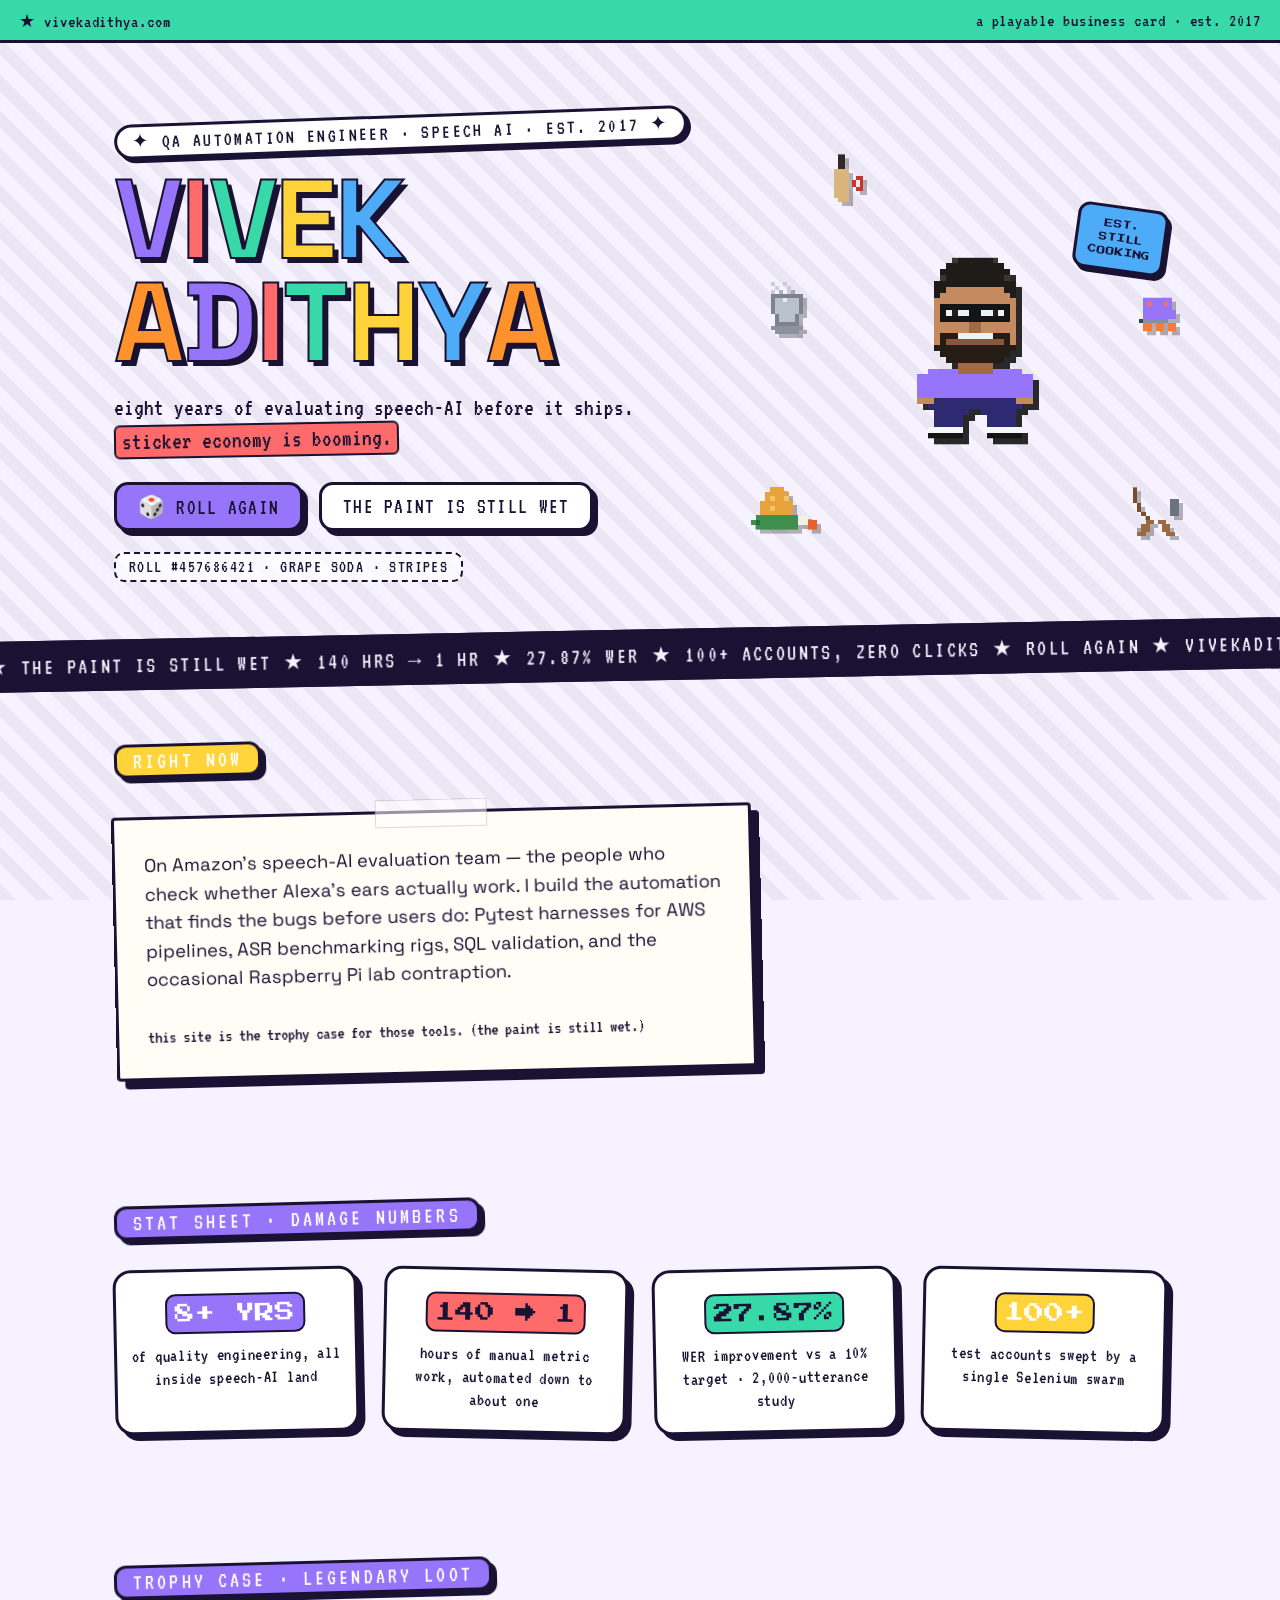
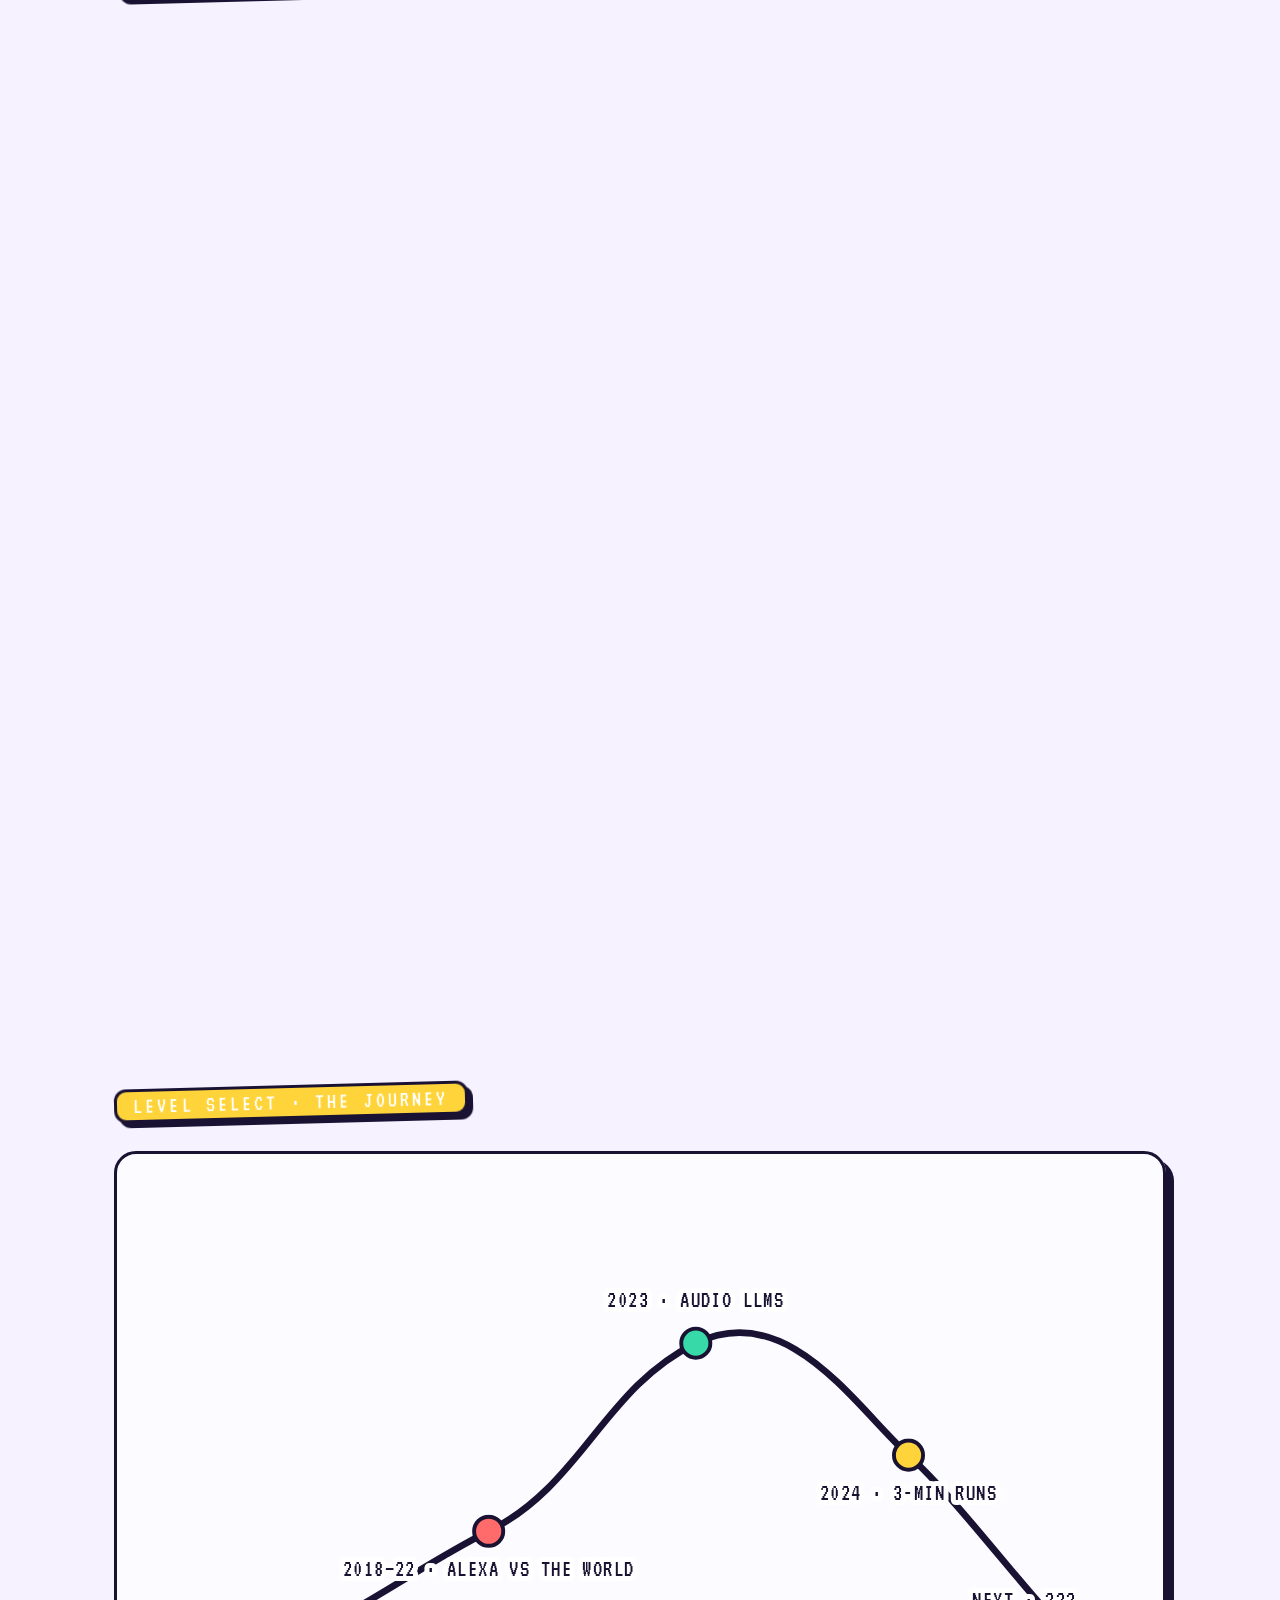
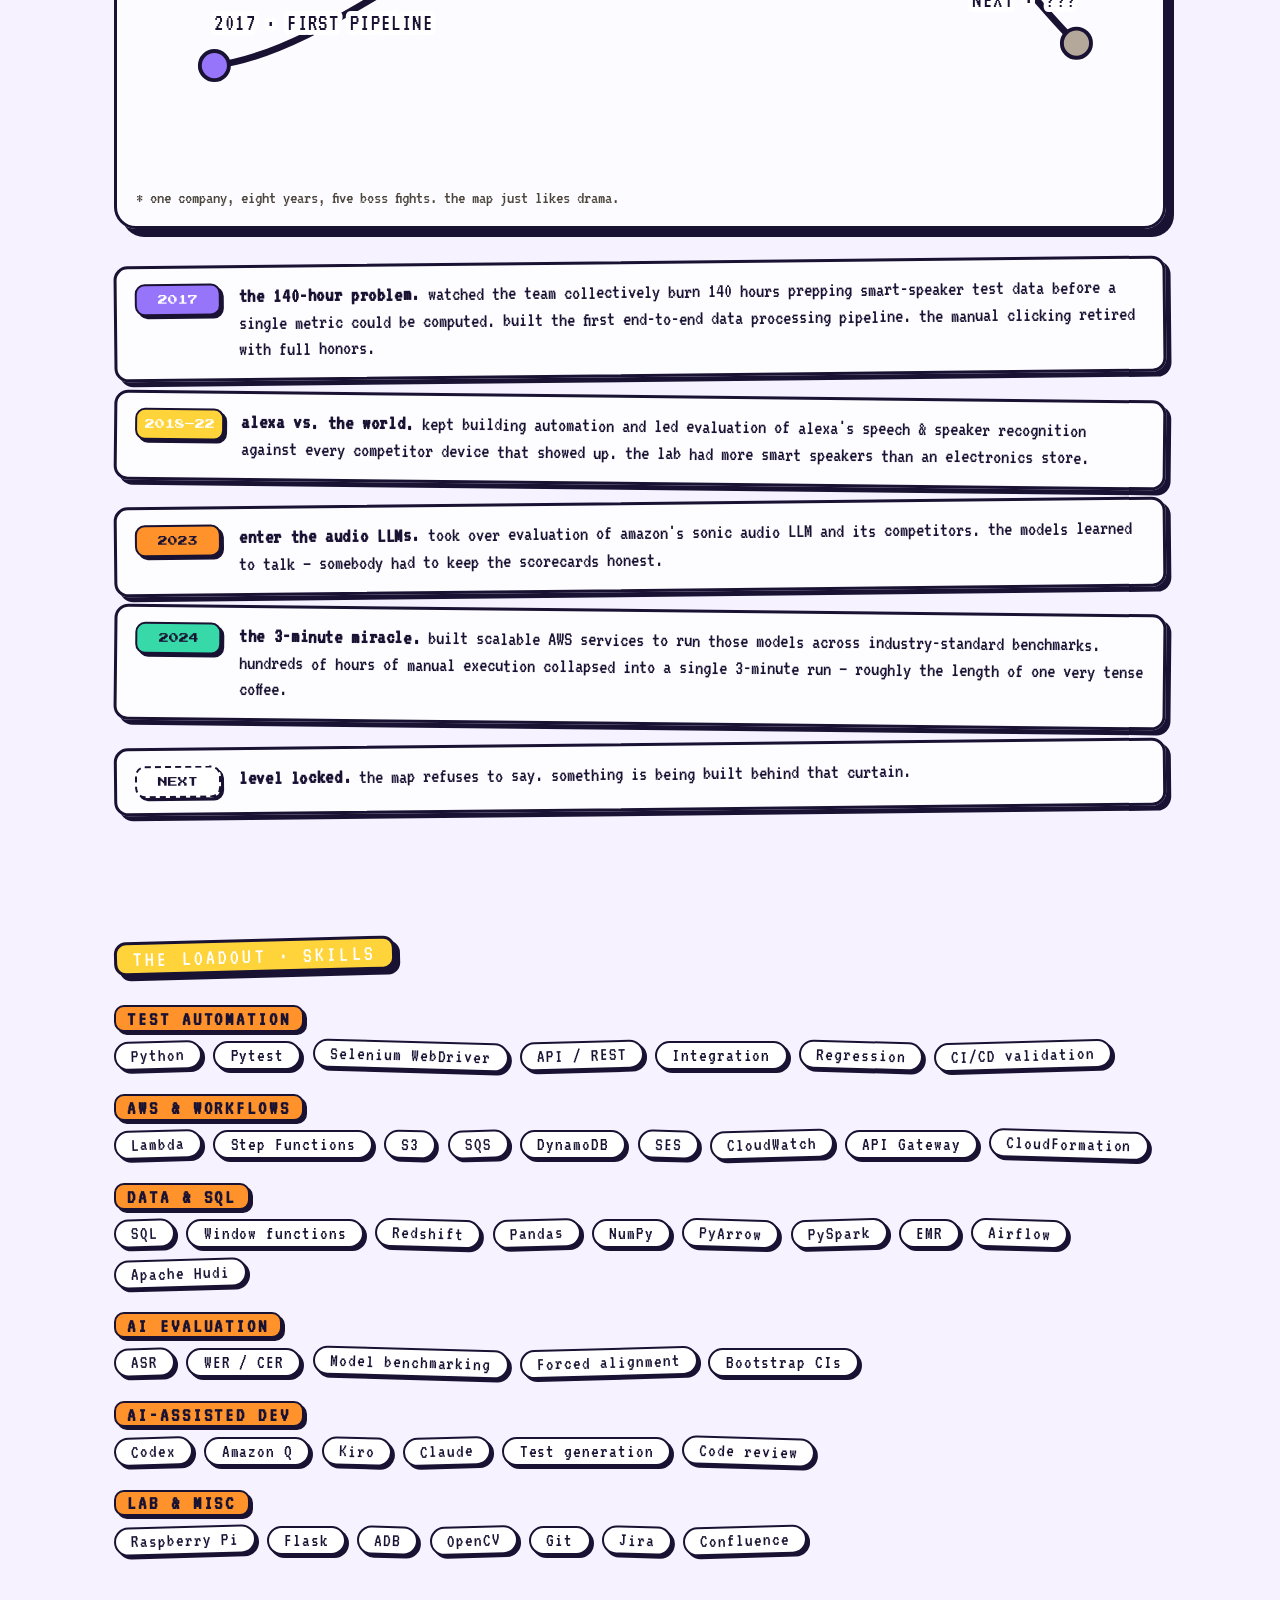
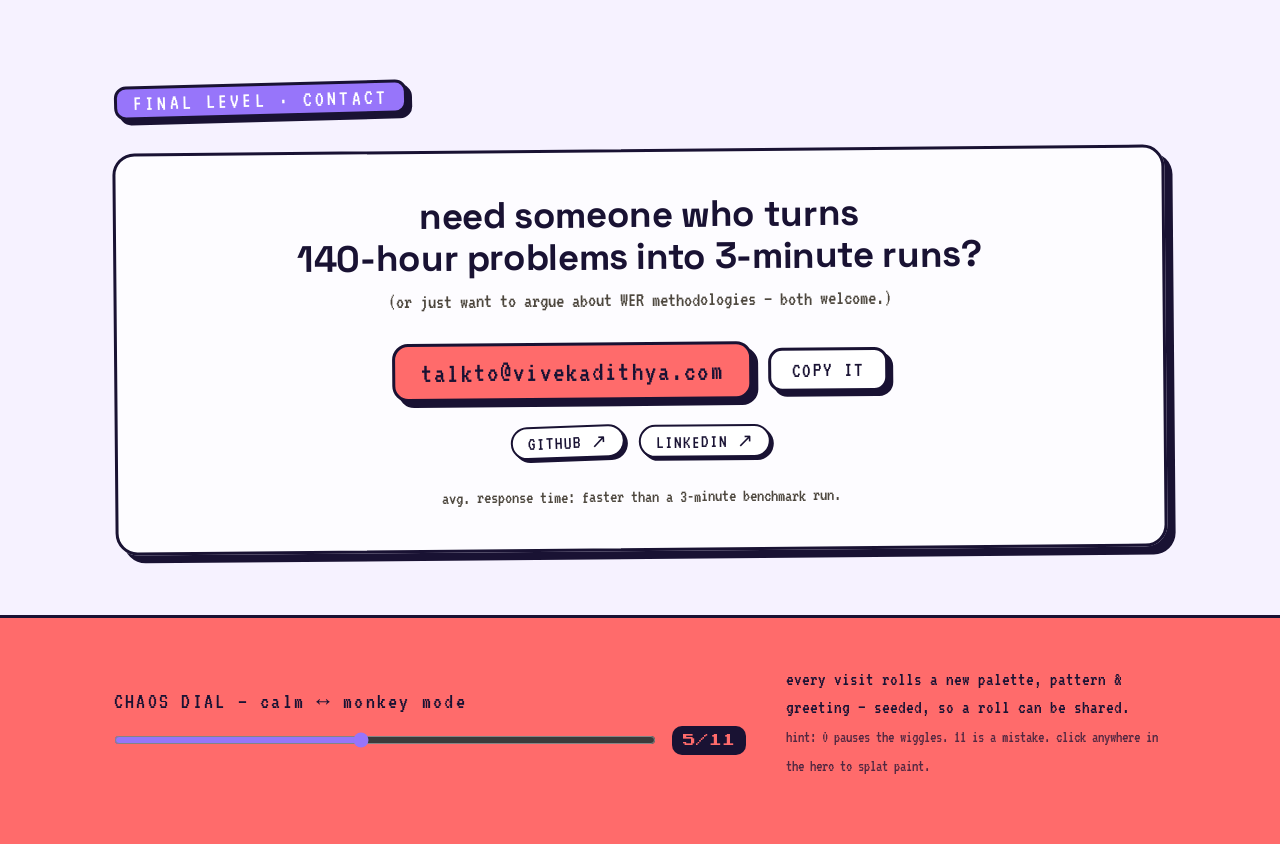
==== commit edb29ee4: "hero diorama: childhood pixel artifacts (rollerblades, dosa, trebuchet, cricket, filter coffee) with" ====
--- a/index.html
+++ b/index.html
@@ -85,15 +85,22 @@
   .heroart{position:relative; height:340px;}
   .heroart canvas{
     position:absolute; left:50%; top:50%; translate:-50% -50%;
-    width:168px; height:auto; image-rendering:pixelated;
+    width:140px; height:auto; image-rendering:pixelated; z-index:1;
     animation:bob calc(2.2s / var(--cm)) ease-in-out infinite;
     filter:drop-shadow(6px 6px 0 rgba(20,19,18,.9));
   }
   .shape{position:absolute; animation:float calc(5s / var(--cm)) ease-in-out infinite;}
   .star{width:64px; height:64px; background:var(--c2); border:3px solid var(--ink);
     clip-path:polygon(50% 0,61% 35%,98% 35%,68% 57%,79% 91%,50% 70%,21% 91%,32% 57%,2% 35%,39% 35%);}
-  .ring{width:54px; height:54px; border-radius:50%; border:9px solid var(--c4); border-right-color:var(--c1);}
-  .squig{width:74px; height:22px;}
+  .artifact{position:absolute; cursor:help; animation:float calc(6s / var(--cm)) ease-in-out infinite;}
+  .artifact canvas{display:block; image-rendering:pixelated; filter:drop-shadow(4px 4px 0 rgba(20,19,18,.3));}
+  .artifact .cap{
+    position:absolute; left:50%; bottom:calc(100% + 10px); translate:-50% 0; white-space:nowrap;
+    font-family:'VT323',monospace; font-size:1rem; letter-spacing:.06em;
+    background:var(--ink); color:var(--bg); border-radius:8px; padding:.15rem .6rem;
+    opacity:0; transition:opacity .15s; pointer-events:none; rotate:-2deg; z-index:5;
+  }
+  .artifact:hover .cap{opacity:1;}
   .badge{
     position:absolute; right:0; top:8%; rotate:8deg;
     font-family:'Press Start 2P',monospace; font-size:.55rem; line-height:1.6;
@@ -313,7 +320,8 @@
 
   @media (max-width:820px){
     .hero{grid-template-columns:1fr; padding-top:3rem;}
-    .heroart{height:260px;}
+    .heroart{height:300px;}
+    .artifact{scale:.85;}
     .cards{grid-template-columns:1fr 1fr; gap:1.4rem;}
     .card{aspect-ratio:3/4;}
     .stats{grid-template-columns:repeat(2,1fr);}
@@ -349,9 +357,11 @@
       <div class="rollchip" id="rollchip">…</div>
     </div>
     <div class="heroart" aria-hidden="true">
-      <div class="shape star" style="left:2%; top:6%; animation-delay:-1s;"></div>
-      <div class="shape ring" style="right:8%; bottom:10%; animation-delay:-2.4s;"></div>
-      <svg class="shape squig" style="left:8%; bottom:4%; animation-delay:-3s;" viewBox="0 0 74 22"><path d="M2 11 Q10.5 1 19 11 T36 11 T53 11 T70 11" fill="none" stroke="var(--ink)" stroke-width="5" stroke-linecap="round"/></svg>
+      <div class="artifact" id="art-cricket" style="left:16%; top:0; animation-delay:-4.2s;"></div>
+      <div class="artifact" id="art-skate" style="right:0; top:40%; animation-delay:-2.1s;"></div>
+      <div class="artifact" id="art-coffee" style="left:1%; top:38%; animation-delay:-.6s;"></div>
+      <div class="artifact" id="art-dosa" style="left:0; bottom:3%; animation-delay:-3.4s;"></div>
+      <div class="artifact" id="art-treb" style="right:2%; bottom:2%; animation-delay:-1.3s;"></div>
       <div class="badge">EST.<br>STILL<br>COOKING</div>
       <canvas id="sprite" width="24" height="31"></canvas>
     </div>
@@ -574,6 +584,98 @@
   }
 }
 
+/* ---------- childhood artifacts ---------- */
+const ARTIFACTS={
+ 'art-skate':{w:62,cap:'rollerblades · +10 childhood speed',map:[
+   "..BBBBBBB......",
+   "..BbBBBbB......",
+   "..BBBBBBB......",
+   "..BBBBBBBB.....",
+   "..BBBBBBBB.....",
+   ".KFFFFFF.......",
+   "..OO.OO.OO.....",
+   "..OO.OO.OO.....",
+  ],col:{B:'--c1',b:'--c2',F:'#8B8F9C',O:'#FF7A2F',K:'#3A3F52'}},
+ 'art-dosa':{w:66,cap:'dosa · south india\u2019s finest deployment',map:[
+   "....DDD.......",
+   "...DDDDD......",
+   "...DdDDd......",
+   "..DDDDDDD.....",
+   "..DDdDDDD.....",
+   "..DDDDDDD.....",
+   ".GGGGGGGGGWW..",
+   "GgGGGGGGGGWWRR",
+   ".GGGGGGGGG..RR",
+  ],col:{D:'#E8A33D',d:'#F6C464',G:'#3E8E4E',g:'#2F6E3C',W:'#F4EFE4',R:'#E8602C'}},
+ 'art-treb':{w:58,cap:'age of empires · wololo',map:[
+   ".a............",
+   ".a............",
+   ".a............",
+   ".a........BB..",
+   "..a.......BB..",
+   "..a.......BB..",
+   "...a......BB..",
+   "....a.........",
+   "....AA.AA.....",
+   "...AA...AA....",
+   "..SAA...AA....",
+   "..AA.....AA...",
+  ],col:{a:'#7A4E2B',A:'#9A6B3F',B:'#6B7280',S:'#9CA3AF'}},
+ 'art-cricket':{w:44,cap:'cricket · backyard test series',map:[
+   "....HH......",
+   "....HH......",
+   "....HH......",
+   "....HH......",
+   "...BBBB.....",
+   "...BBBB.....",
+   "...BBBB..RR.",
+   "...BBBB.RWR.",
+   "...BBBB.RWR.",
+   "...BBBB..RR.",
+   "...BBBB.....",
+   "...BBBB.....",
+   "....BBB.....",
+  ],col:{H:'#2F2A26',B:'#D9B47F',R:'#C4372F',W:'#F2E9DC'}},
+ 'art-coffee':{w:40,cap:'filter coffee · fuels the 3-minute runs',map:[
+   ".s..s.....",
+   "..s..s....",
+   ".s...s....",
+   ".TTTTTTTT.",
+   ".TttwtttT.",
+   ".TttttttT.",
+   ".TttttttT.",
+   ".TttttttT.",
+   "..TttttT..",
+   "..TttttT..",
+   "..TTTTTT..",
+   ".DDDDDDDD.",
+   "..DDDDDD..",
+  ],col:{s:'#C9CED6',T:'#7C838E',t:'#B9C1CC',w:'#E8ECF1',D:'#8B93A0'}},
+};
+function buildArtifacts(){
+  Object.entries(ARTIFACTS).forEach(([id,a])=>{
+    const host=document.getElementById(id);
+    host.innerHTML=`<canvas width="${a.map[0].length}" height="${a.map.length}"></canvas><span class="cap">${a.cap}</span>`;
+    host.querySelector('canvas').style.width=a.w+'px';
+  });
+}
+function drawArtifacts(){
+  const cs=getComputedStyle(document.documentElement);
+  Object.entries(ARTIFACTS).forEach(([id,a])=>{
+    const cv=document.getElementById(id).querySelector('canvas');
+    const ctx=cv.getContext('2d');
+    ctx.clearRect(0,0,cv.width,cv.height);
+    a.map.forEach((row,y)=>{[...row].forEach((ch,x)=>{
+      if(ch==='.')return;
+      const spec=a.col[ch];
+      ctx.fillStyle = spec.startsWith('--') ? cs.getPropertyValue(spec).trim() : spec;
+      ctx.fillRect(x,y,1,1);
+    })});
+  });
+}
+buildArtifacts();
+drawArtifacts();
+
 /* ---------- roll system ---------- */
 let seed;
 function applyRoll(s, opts={}){
@@ -589,6 +691,7 @@
   document.getElementById('rollchip').textContent=
     `roll #${s} · ${p.name} · ${pat}`;
   drawSprite(p, isBirthday);
+  drawArtifacts();
   return p;
 }
 
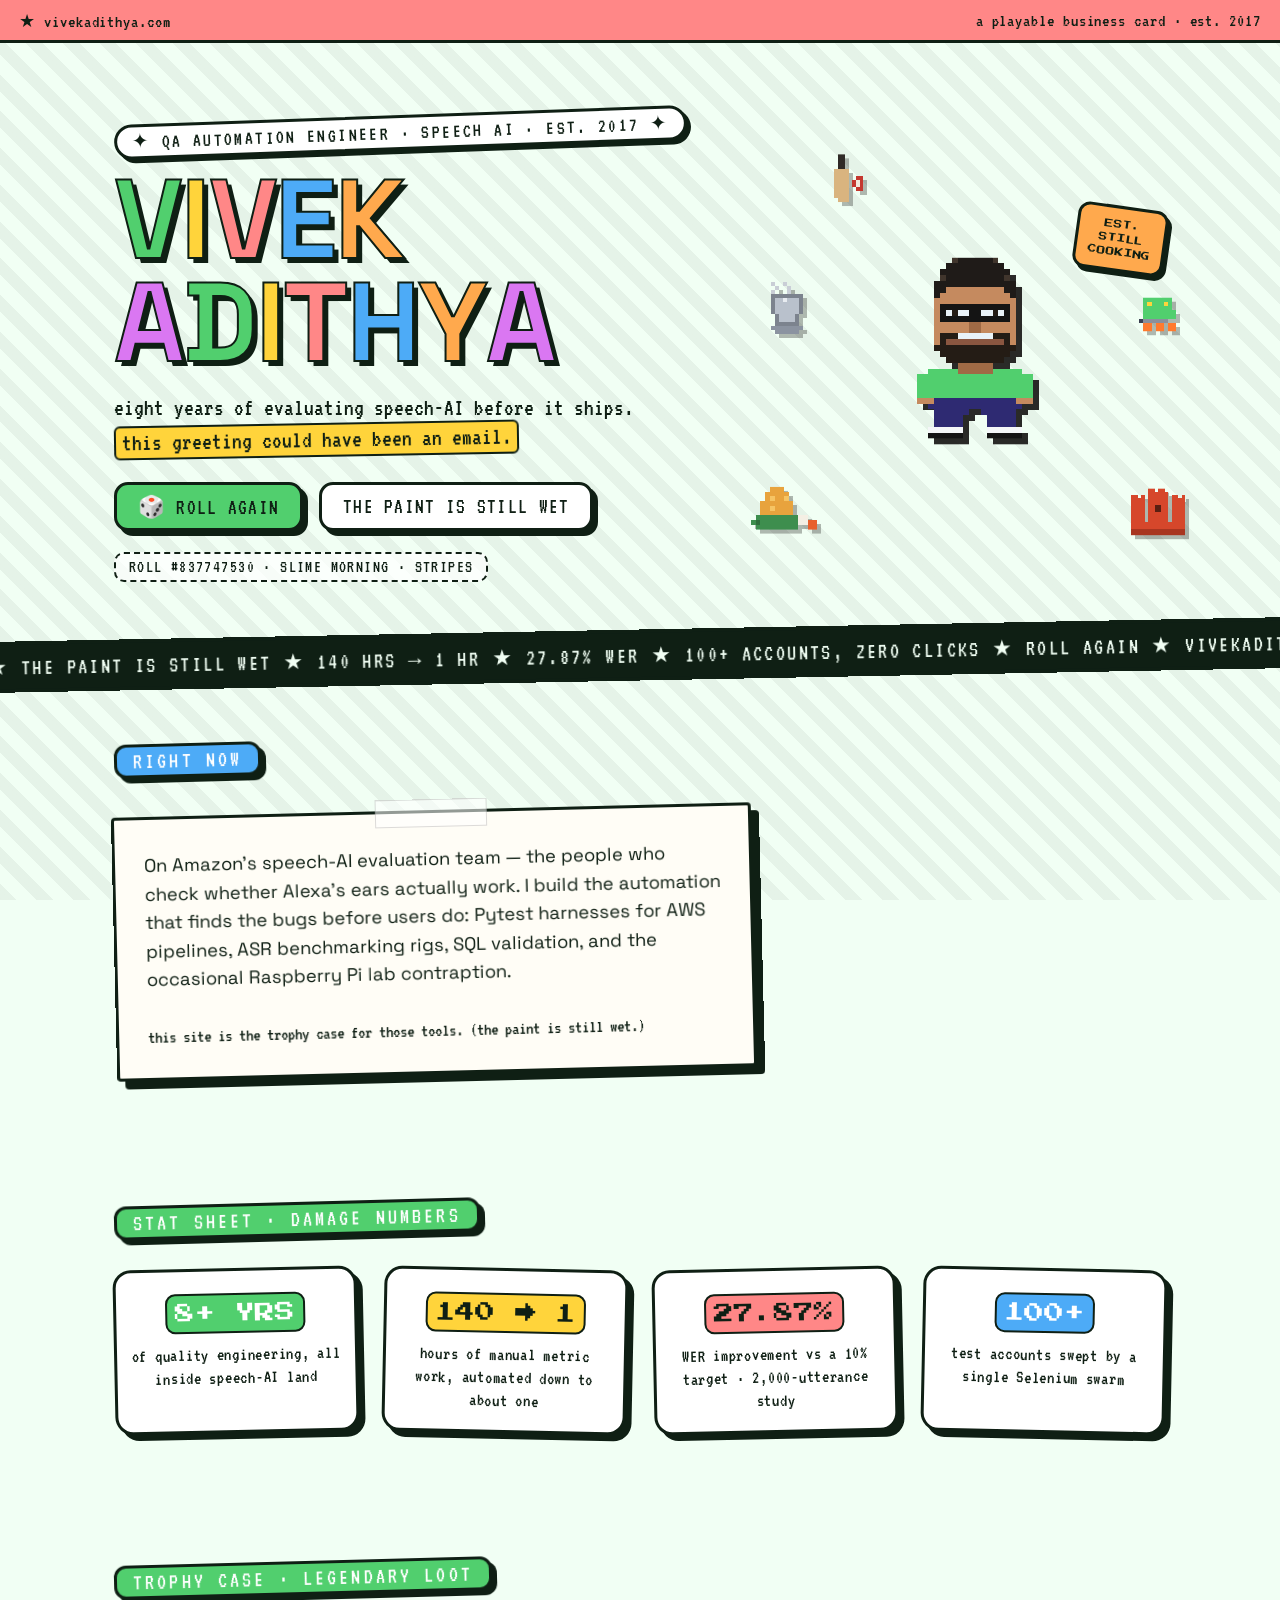
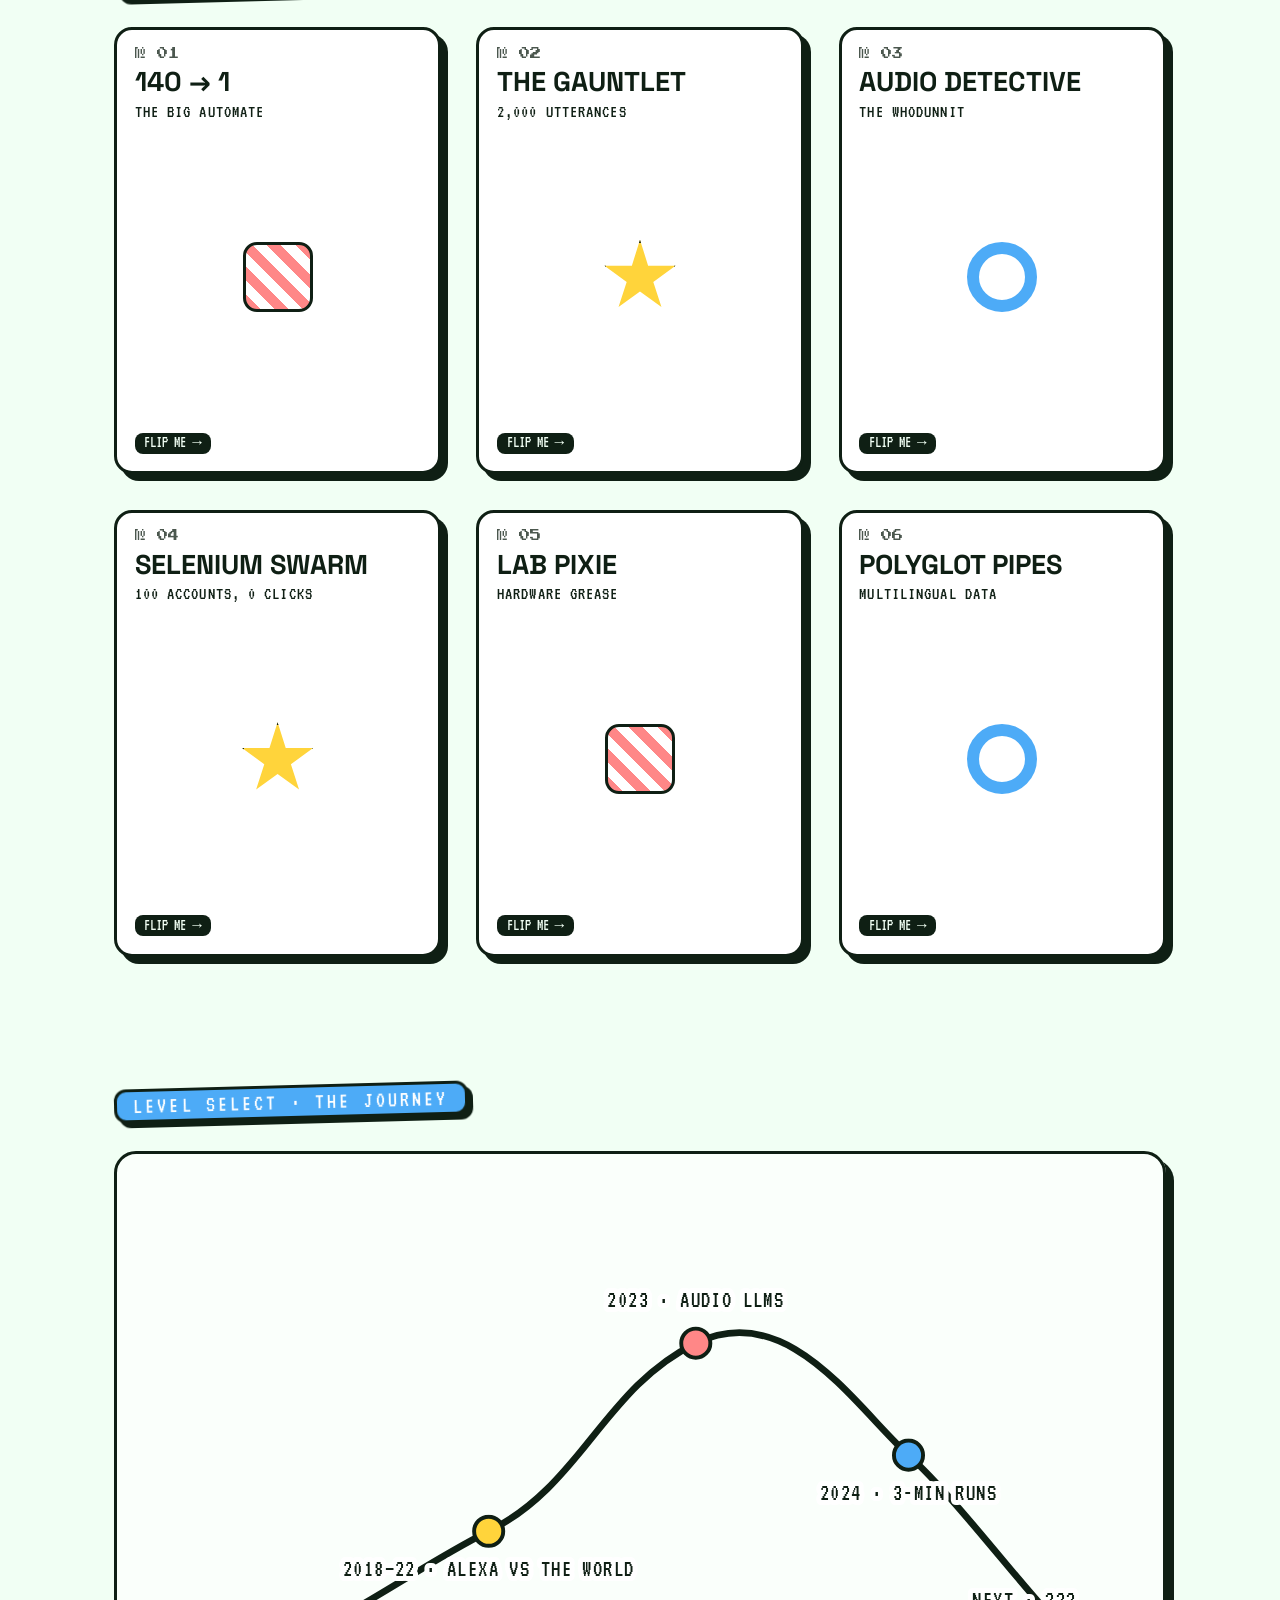
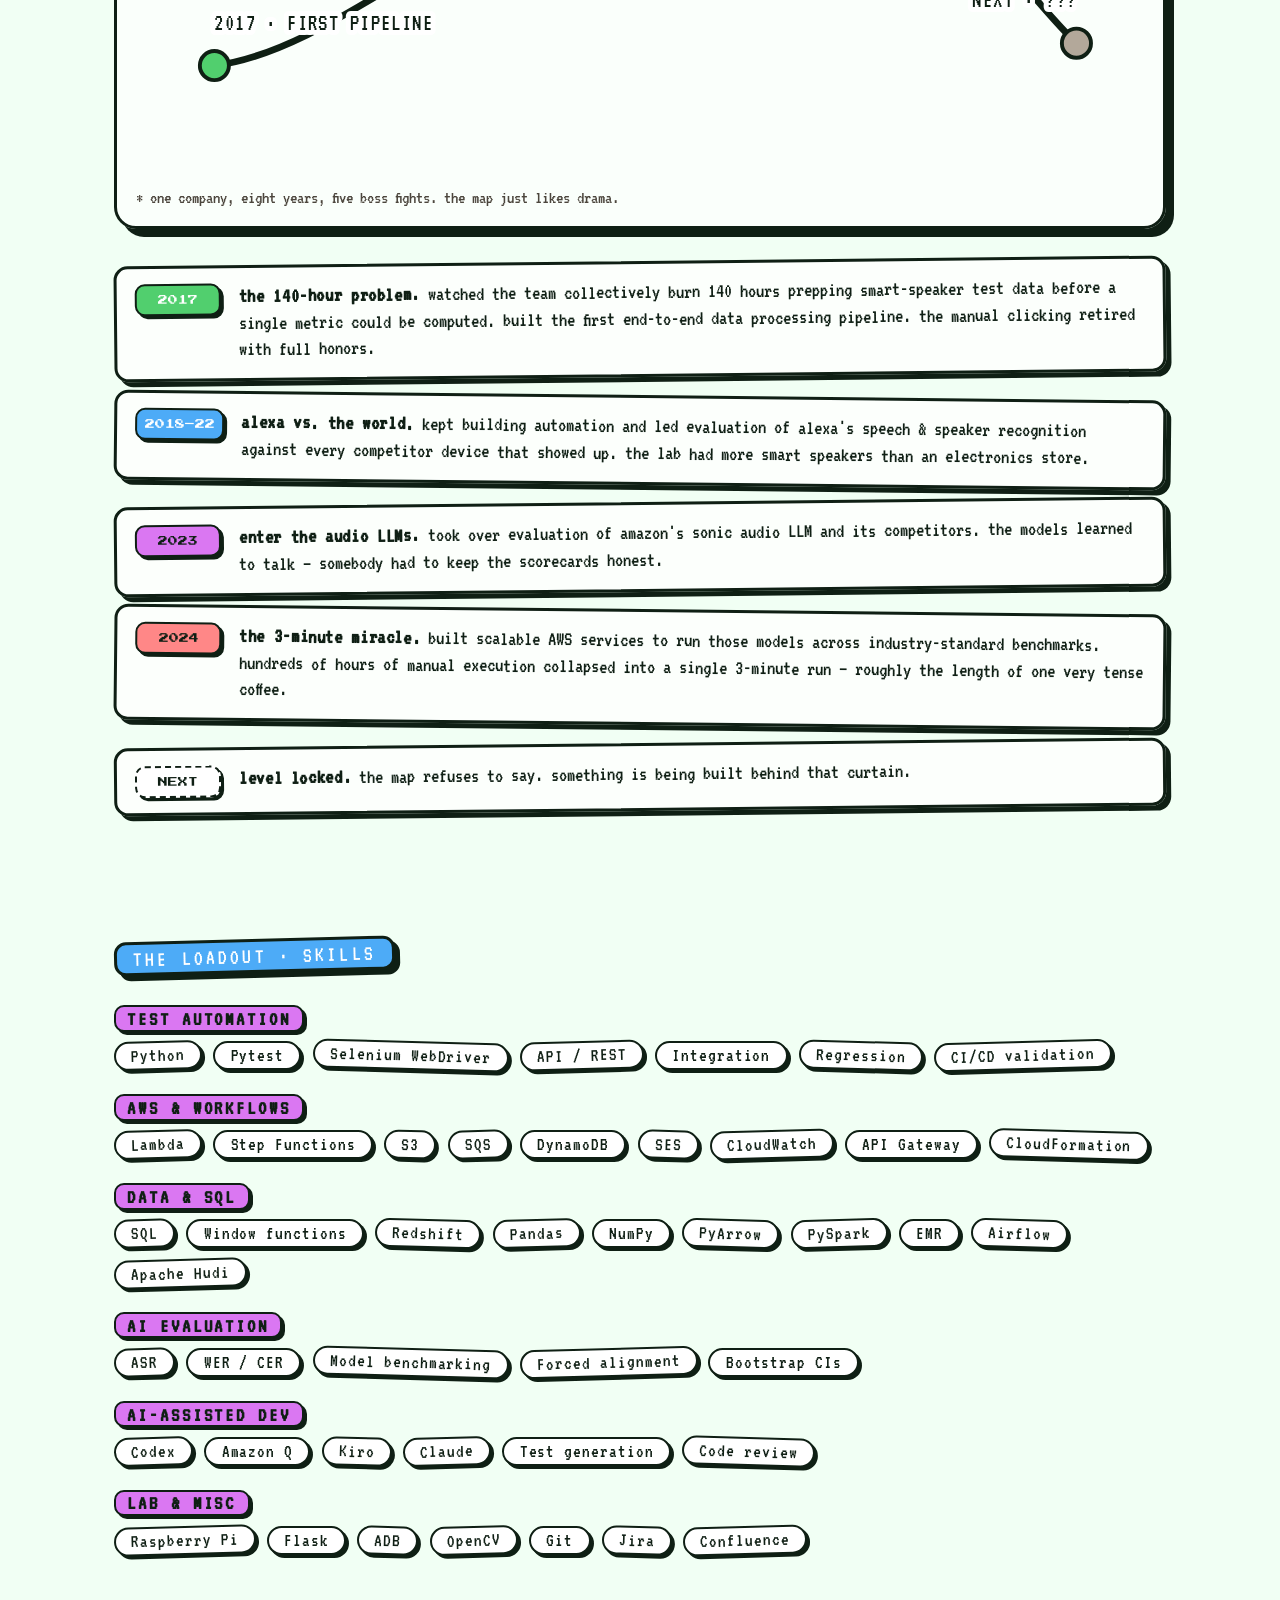
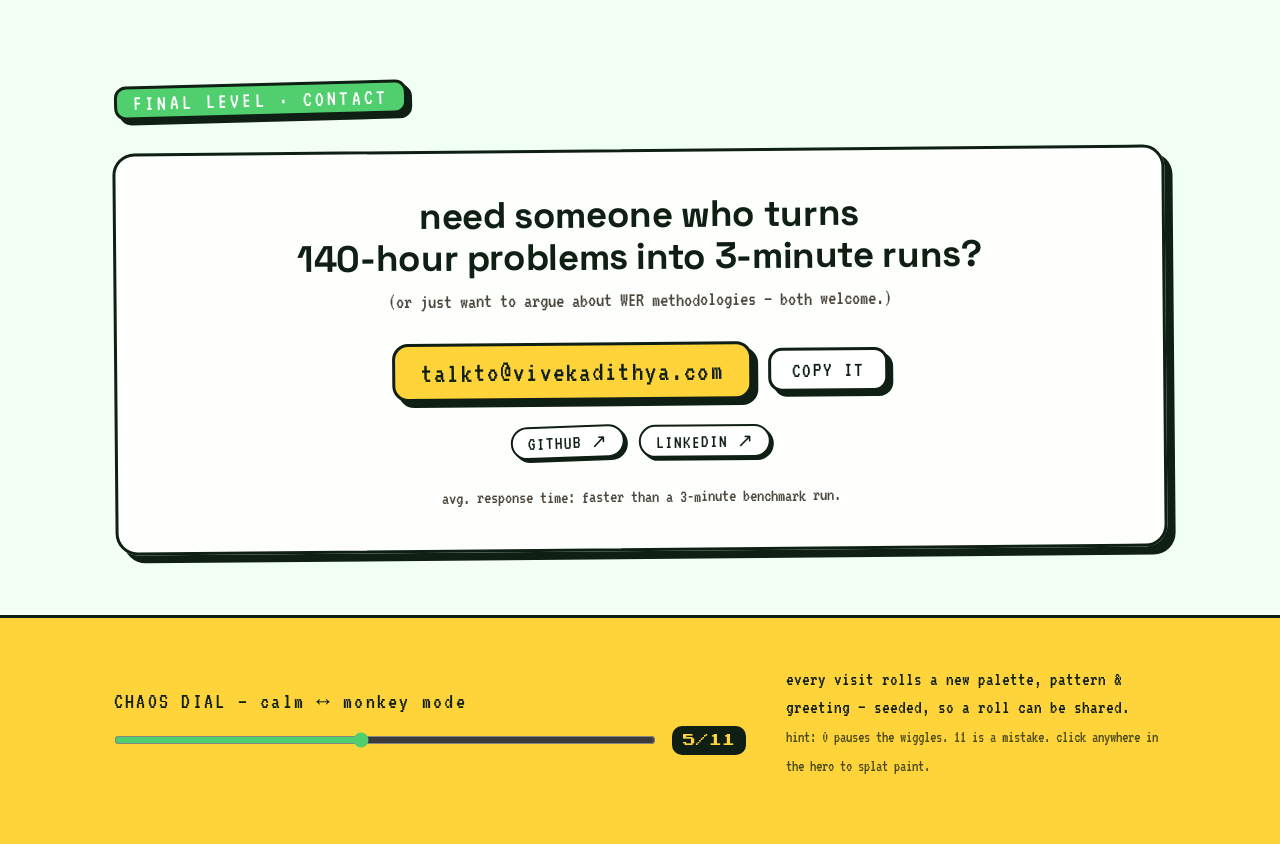
==== commit 12a9d422: "replace trebuchet with AoE castle logo artifact; fix hero clipping (paint splats + edge tooltips)" ====
--- a/index.html
+++ b/index.html
@@ -44,7 +44,7 @@
 
   /* ---------- HERO ---------- */
   .hero{
-    position:relative; overflow:hidden;
+    position:relative;
     display:grid; grid-template-columns:1.25fr .75fr; gap:2rem; align-items:center;
     max-width:1100px; margin:0 auto; padding:4.5rem 1.5rem 3rem;
   }
@@ -101,6 +101,7 @@
     opacity:0; transition:opacity .15s; pointer-events:none; rotate:-2deg; z-index:5;
   }
   .artifact:hover .cap{opacity:1;}
+  .artifact.r-edge .cap{left:auto; right:0; translate:0 0;}
   .badge{
     position:absolute; right:0; top:8%; rotate:8deg;
     font-family:'Press Start 2P',monospace; font-size:.55rem; line-height:1.6;
@@ -358,10 +359,10 @@
     </div>
     <div class="heroart" aria-hidden="true">
       <div class="artifact" id="art-cricket" style="left:16%; top:0; animation-delay:-4.2s;"></div>
-      <div class="artifact" id="art-skate" style="right:0; top:40%; animation-delay:-2.1s;"></div>
+      <div class="artifact r-edge" id="art-skate" style="right:0; top:40%; animation-delay:-2.1s;"></div>
       <div class="artifact" id="art-coffee" style="left:1%; top:38%; animation-delay:-.6s;"></div>
       <div class="artifact" id="art-dosa" style="left:0; bottom:3%; animation-delay:-3.4s;"></div>
-      <div class="artifact" id="art-treb" style="right:2%; bottom:2%; animation-delay:-1.3s;"></div>
+      <div class="artifact r-edge" id="art-aoe" style="right:2%; bottom:2%; animation-delay:-1.3s;"></div>
       <div class="badge">EST.<br>STILL<br>COOKING</div>
       <canvas id="sprite" width="24" height="31"></canvas>
     </div>
@@ -607,20 +608,22 @@
    "GgGGGGGGGGWWRR",
    ".GGGGGGGGG..RR",
   ],col:{D:'#E8A33D',d:'#F6C464',G:'#3E8E4E',g:'#2F6E3C',W:'#F4EFE4',R:'#E8602C'}},
- 'art-treb':{w:58,cap:'age of empires · wololo',map:[
-   ".a............",
-   ".a............",
-   ".a............",
-   ".a........BB..",
-   "..a.......BB..",
-   "..a.......BB..",
-   "...a......BB..",
-   "....a.........",
-   "....AA.AA.....",
-   "...AA...AA....",
-   "..SAA...AA....",
-   "..AA.....AA...",
-  ],col:{a:'#7A4E2B',A:'#9A6B3F',B:'#6B7280',S:'#9CA3AF'}},
+ 'art-aoe':{w:54,cap:'age of empires · wololo',map:[
+   ".....RR.RR......",
+   ".....RRRRRR.....",
+   "RR.R.RRRRRR.RR.R",
+   "RRRR.RRRRRR.RRRR",
+   "RRRR.RRRRRR.RRRR",
+   "RRRR.RRDDRR.RRRR",
+   "RRRR.RRDDRR.RRRR",
+   "RRRR.RRRRRR.RRRR",
+   "RRRR.RRRRRR.RRRR",
+   "RRRR.RRRRRR.RRRR",
+   "RRRRRRRRRRRRRRRR",
+   "RRRRRRRRRRRRRRRR",
+   "rrrrrrrrrrrrrrrr",
+   "rrrrrrrrrrrrrrrr",
+  ],col:{R:'#D6472B',r:'#A83520',D:'#5A1F12'}},
  'art-cricket':{w:44,cap:'cricket · backyard test series',map:[
    "....HH......",
    "....HH......",
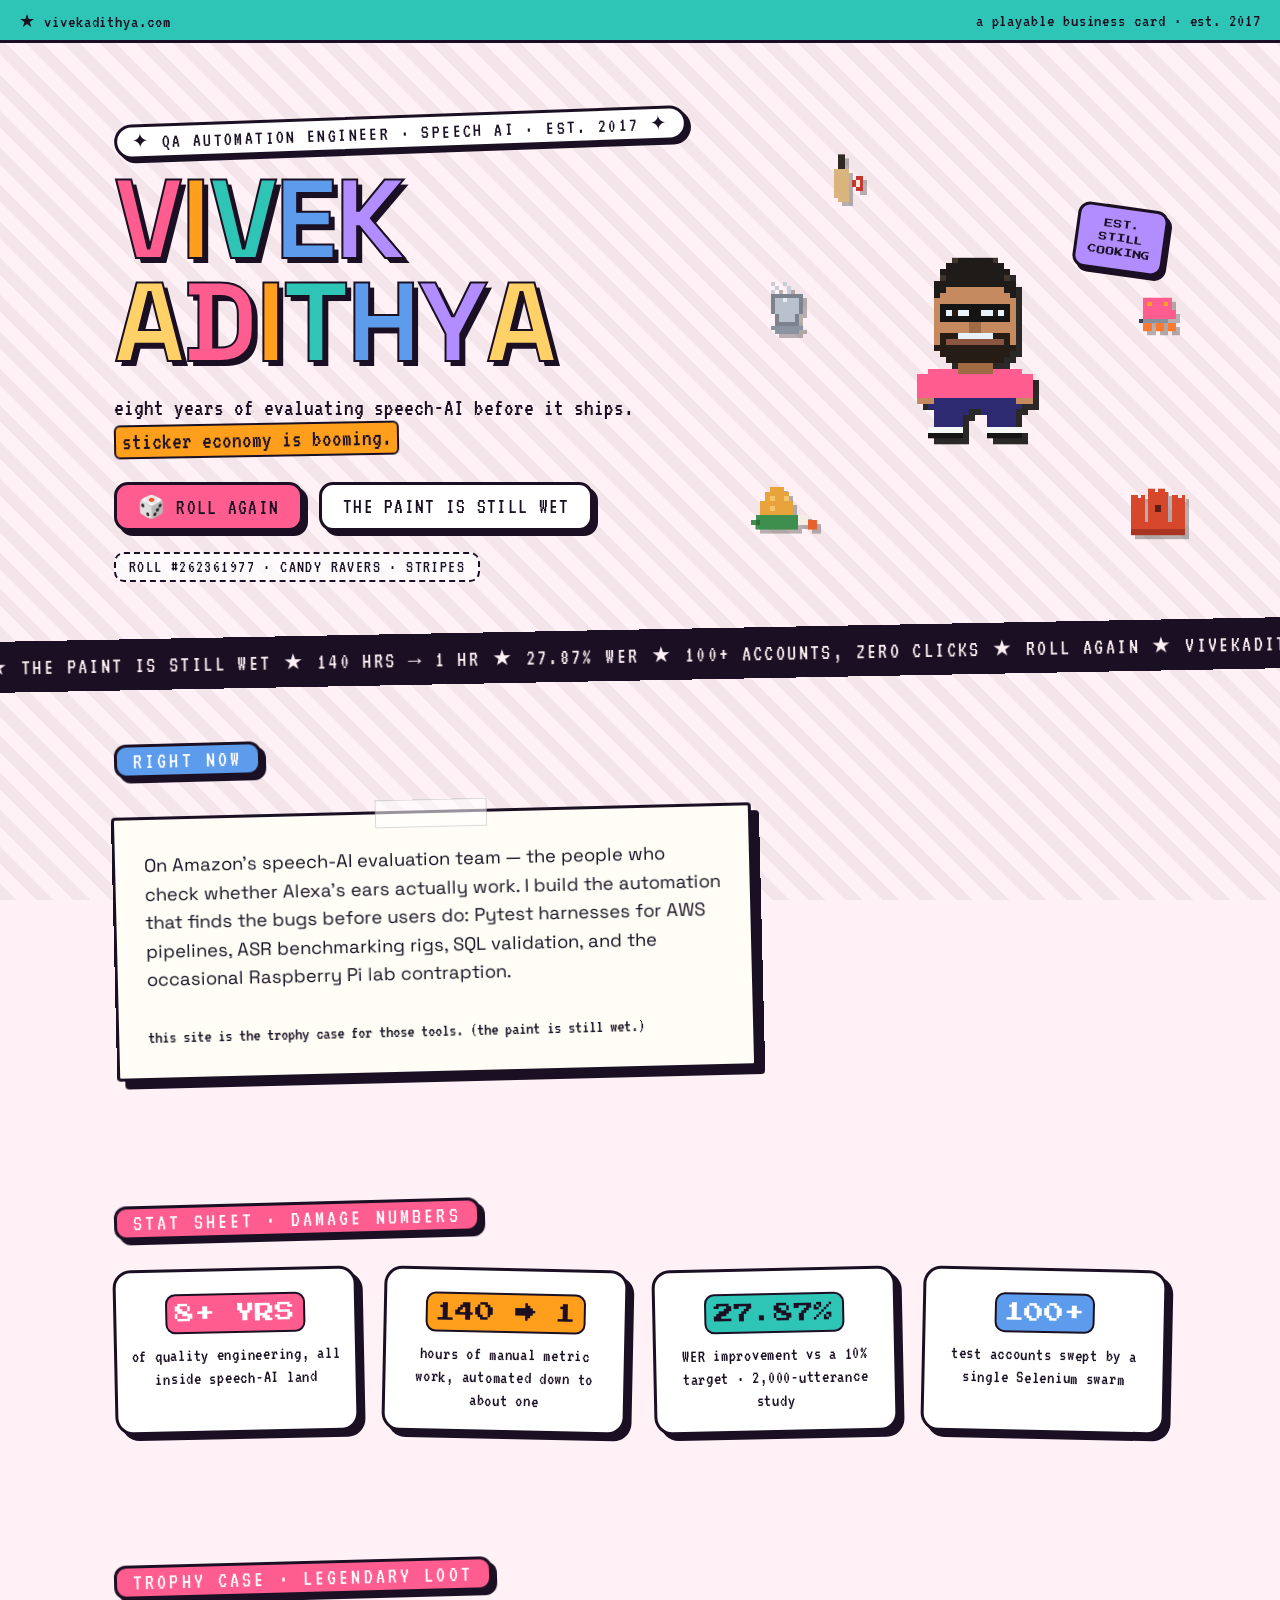
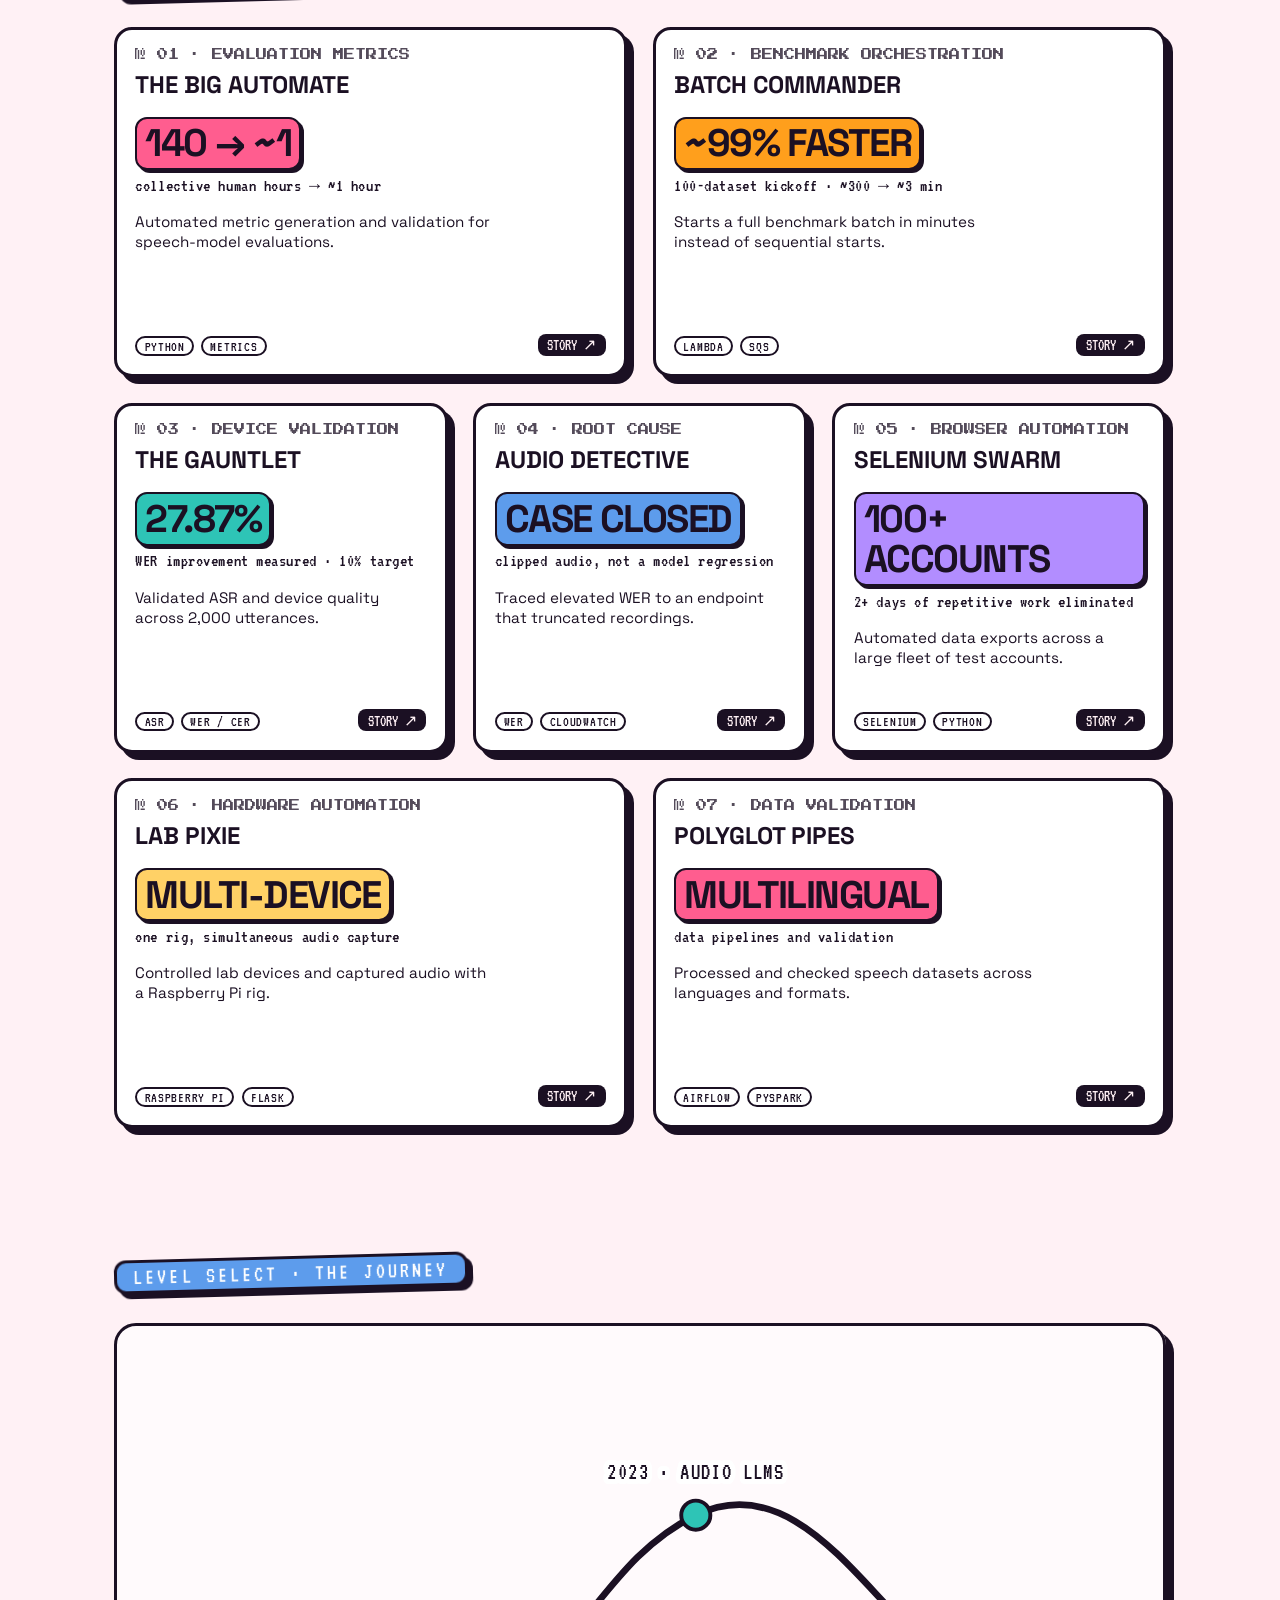
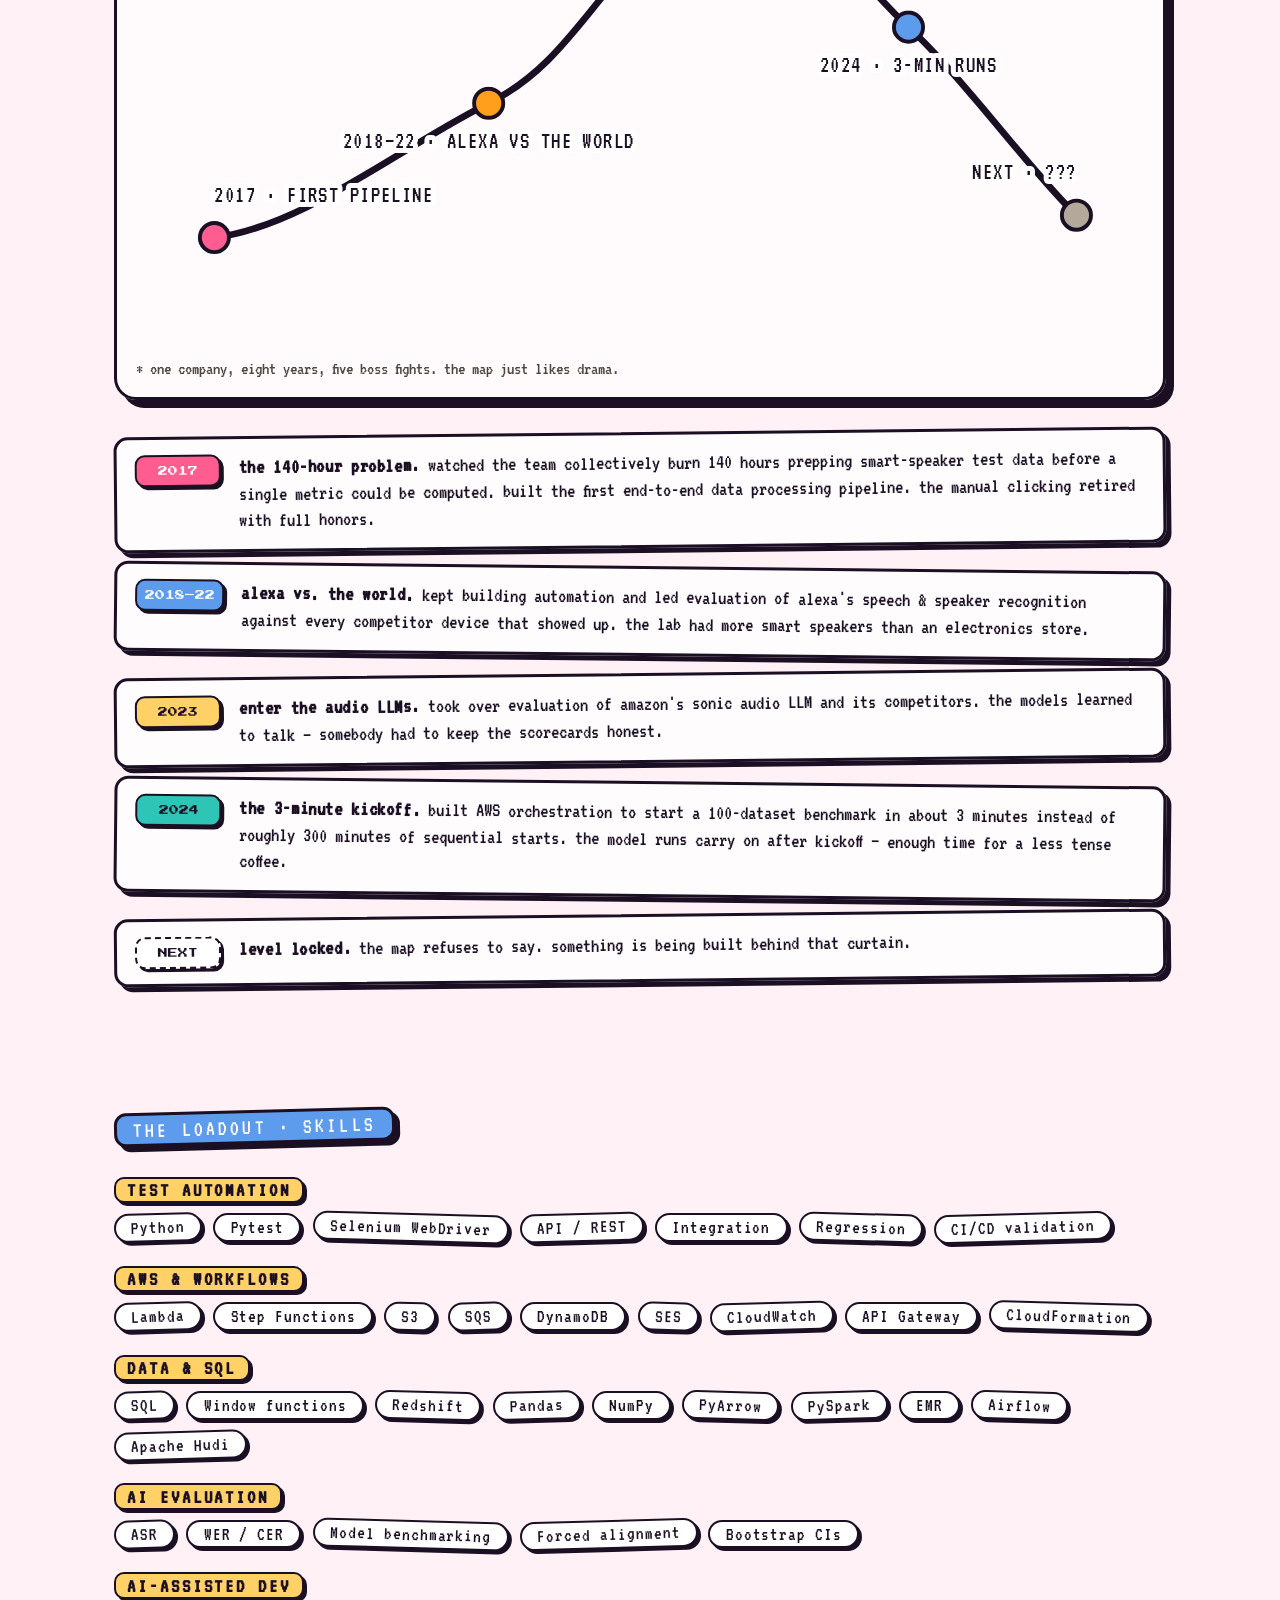
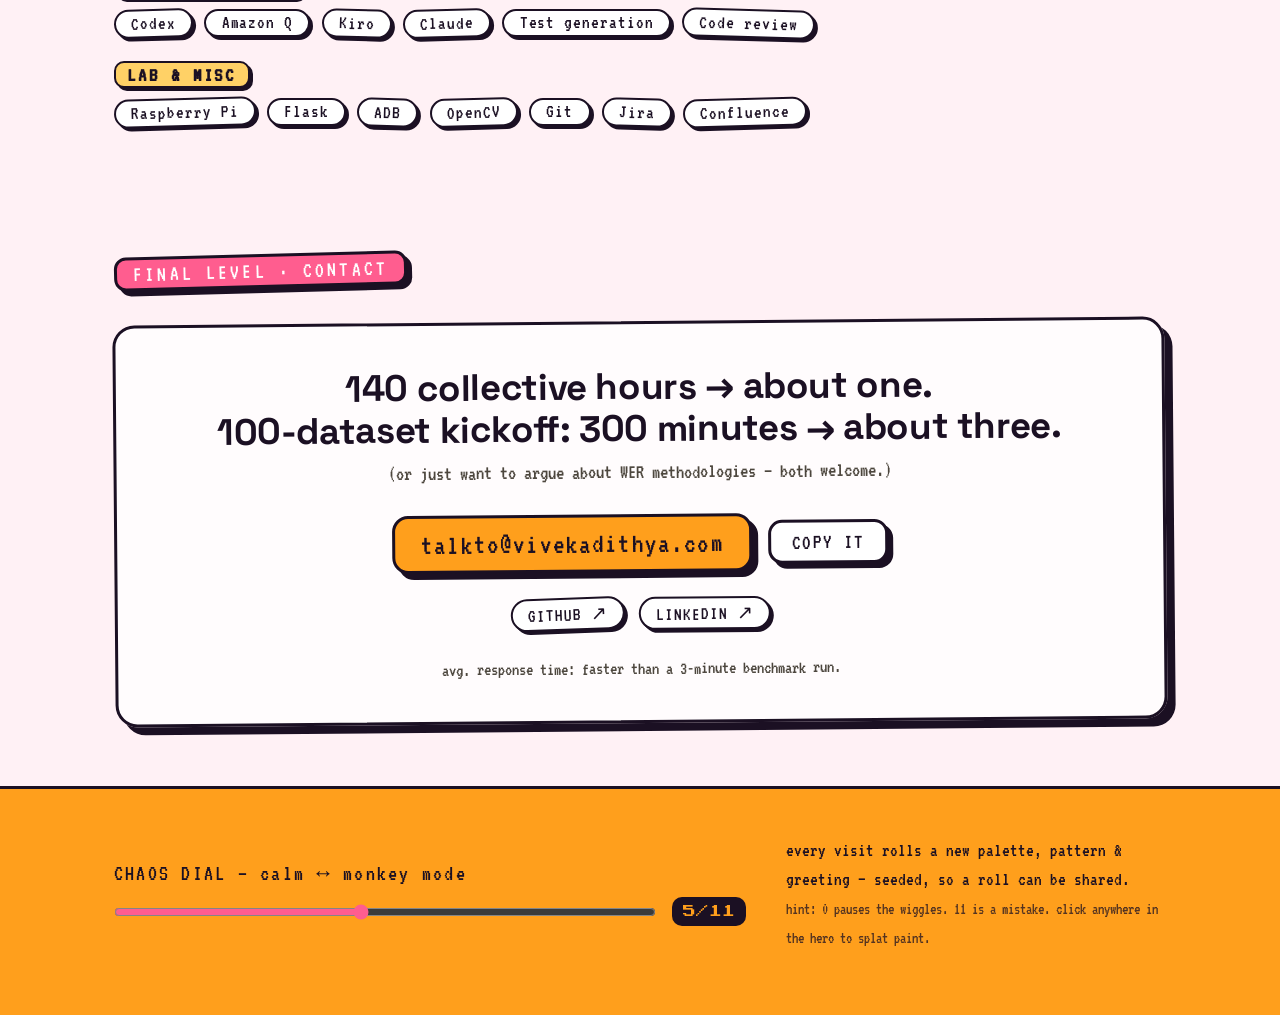
==== commit 3eac7766: "Refresh project cards and separate evaluation metrics from batch kickoff" ====
--- a/index.html
+++ b/index.html
@@ -151,8 +151,9 @@
     background:rgba(255,255,255,.55); border:1px solid rgba(20,19,18,.15);
   }
 
-  .cards{display:grid; grid-template-columns:repeat(3,1fr); gap:2.2rem; perspective:1000px;}
-  .card{aspect-ratio:3/4.1; cursor:pointer; position:relative;}
+  .cards{display:grid; grid-template-columns:repeat(6,minmax(0,1fr)); gap:1.6rem; perspective:1000px;}
+  .card{grid-column:span 2; height:350px; cursor:pointer; position:relative;}
+  .card:nth-child(-n+2), .card:nth-last-child(-n+2){grid-column:span 3;}
   .card-inner{
     position:absolute; inset:0; transform-style:preserve-3d;
     transition:transform .55s cubic-bezier(.25,.8,.3,1.15);
@@ -164,23 +165,35 @@
   .face{
     position:absolute; inset:0; backface-visibility:hidden;
     border:3px solid var(--ink); border-radius:18px; box-shadow:7px 7px 0 var(--ink);
-    background:#fff; padding:1.1rem; display:flex; flex-direction:column;
+    background:#fff; padding:1.15rem; display:flex; flex-direction:column; overflow:hidden;
   }
   .face.back{transform:rotateY(180deg); background:var(--c6);}
   .face .num{font-family:'Press Start 2P',monospace; font-size:.7rem; opacity:.75;}
-  .face .name{font-weight:700; font-size:1.7rem; line-height:1.05; margin-top:.6rem;}
-  .face .tag{font-family:'VT323',monospace; font-size:1.15rem; margin-top:.3rem; letter-spacing:.06em;}
-  .face .doodle{flex:1; display:grid; place-items:center;}
+  .face .name{font-weight:700; font-size:1.5rem; line-height:1.05; margin-top:.75rem;}
+  .face.front .name{max-width:calc(100% - 48px);}
+  .mini-doodle{position:absolute; top:1.1rem; right:1rem; width:38px; height:38px;
+    display:grid; place-items:center; overflow:hidden;}
+  .mini-doodle>div{flex:none; transform:scale(.46);}
+  .outcome{margin-top:1.25rem; display:flex; flex-direction:column; align-items:flex-start; gap:.35rem;}
+  .outcome strong{font-size:clamp(1.8rem,3vw,2.5rem); line-height:1.05; letter-spacing:-.04em;
+    background:var(--accent); border:2.5px solid var(--ink); border-radius:12px;
+    padding:.28rem .5rem; box-shadow:3px 3px 0 var(--ink);}
+  .outcome span{font-family:'VT323',monospace; font-size:1.15rem; letter-spacing:.03em; line-height:1.1;}
+  .face.front .summary{font-size:.95rem; line-height:1.34; margin-top:1rem; max-width:36ch;}
+  .frontfoot{display:flex; align-items:flex-end; justify-content:space-between; gap:.7rem; margin-top:auto;}
+  .frontfoot .chips{margin-top:0;}
+  .frontfoot .chips b{font-size:.9rem; padding:.02rem .45rem;}
   .doodle .dstar{width:74px; height:74px; background:var(--c2); border:3px solid var(--ink);
     clip-path:polygon(50% 0,61% 35%,98% 35%,68% 57%,79% 91%,50% 70%,21% 91%,32% 57%,2% 35%,39% 35%);}
   .doodle .dring{width:70px; height:70px; border-radius:50%; border:12px solid var(--c4);}
   .doodle .dbar{width:70px; height:70px; border:3px solid var(--ink); border-radius:14px;
     background:repeating-linear-gradient(45deg, var(--c3) 0 10px, #fff 10px 20px);}
-  .flipcue{
-    align-self:flex-start; font-family:'VT323',monospace; font-size:1rem;
-    background:var(--ink); color:var(--bg); border-radius:8px; padding:.1rem .6rem;
-  }
-  .face.back p{font-size:.98rem; line-height:1.45; margin-top:.6rem;}
+  .flipcue{flex:none; font-family:'VT323',monospace; font-size:1rem;
+    background:var(--ink); color:var(--bg); border-radius:8px; padding:.1rem .6rem;}
+  .story{display:grid; gap:.5rem; margin-top:.9rem;}
+  .story p{font-size:.88rem; line-height:1.3;}
+  .story b{font-family:'VT323',monospace; font-size:1.05rem; letter-spacing:.08em; display:block;}
+  .face.back .chips{margin-top:auto;}
   .chips{display:flex; flex-wrap:wrap; gap:.45rem; margin-top:auto;}
   .chips b{
     font-family:'VT323',monospace; font-weight:400; font-size:1rem; letter-spacing:.05em;
@@ -323,13 +336,16 @@
     .hero{grid-template-columns:1fr; padding-top:3rem;}
     .heroart{height:300px;}
     .artifact{scale:.85;}
-    .cards{grid-template-columns:1fr 1fr; gap:1.4rem;}
-    .card{aspect-ratio:3/4;}
+    .cards{grid-template-columns:repeat(2,minmax(0,1fr)); gap:1.4rem;}
+    .card,.card:nth-child(-n+2),.card:nth-last-child(-n+2){grid-column:span 1;}
+    .card:last-child{grid-column:1/-1;}
     .stats{grid-template-columns:repeat(2,1fr);}
   }
   @media (max-width:540px){
     .cards{grid-template-columns:1fr; }
-    .face .name{font-size:1.5rem;}
+    .card:last-child{grid-column:auto;}
+    .face .name{font-size:1.4rem;}
+    .frontfoot .chips b{font-size:.8rem;}
   }
   @media (prefers-reduced-motion: reduce){
     *,*::before,*::after{animation-duration:.001s !important; animation-iteration-count:1 !important; transition-duration:.001s !important;}
@@ -429,9 +445,9 @@
       </div>
       <div class="qentry">
         <span class="qyear" style="background:var(--c3); color:var(--ink);">2024</span>
-        <p><b>the 3-minute miracle.</b> built scalable AWS services to run those models across
-        industry-standard benchmarks. hundreds of hours of manual execution collapsed into a
-        single 3-minute run — roughly the length of one very tense coffee.</p>
+        <p><b>the 3-minute kickoff.</b> built AWS orchestration to start a 100-dataset benchmark
+        in about 3 minutes instead of roughly 300 minutes of sequential starts.
+        the model runs carry on after kickoff — enough time for a less tense coffee.</p>
       </div>
       <div class="qentry">
         <span class="qyear" style="background:#fff; color:var(--ink); border-style:dashed;">NEXT</span>
@@ -461,7 +477,7 @@
   <section id="contact">
     <span class="seclabel">Final level · contact</span>
     <div class="contactcard">
-      <h2 class="pitch">need someone who turns<br>140-hour problems into 3-minute runs?</h2>
+      <h2 class="pitch">140 collective hours → about one.<br>100-dataset kickoff: 300 minutes → about three.</h2>
       <p class="pitchsub">(or just want to argue about WER methodologies — both welcome.)</p>
       <div class="emailrow">
         <a class="emailbtn" id="maillink" href="mailto:talkto@vivekadithya.com">talkto@vivekadithya.com</a>
@@ -792,52 +808,95 @@
 
 /* ---------- project cards ---------- */
 const PROJECTS=[
-  {num:'№ 01',name:'140 → 1',tag:'THE BIG AUTOMATE',doodle:'dbar',
-   desc:'Reusable evaluation automation for speech-model benchmarking — collapsed ~140 hours of manual metric generation and validation into about one. Orchestration, queueing, state tracking, consolidated results, notifications: the whole pipe.',
-   tech:['PYTEST','LAMBDA','STEP FNS','DYNAMODB','SES']},
-  {num:'№ 02',name:'THE GAUNTLET',tag:'2,000 UTTERANCES',doodle:'dstar',
-   desc:'An ASR + device validation study: 2,000 utterances, four device positions, three noise conditions. Measured a 27.87% WER improvement against a 10% acceptance target — and helped green-light the release.',
-   tech:['ASR','WER / CER','TEST PLANS','SQL']},
-  {num:'№ 03',name:'AUDIO DETECTIVE',tag:'THE WHODUNNIT',doodle:'dring',
-   desc:'Chased a spooky WER regression through error patterns until the trail ended at an endpoint truncating audio. Verdict: device defect — the speech model walked free.',
-   tech:['ROOT-CAUSE','CLOUDWATCH','DATA FORENSICS']},
-  {num:'№ 04',name:'SELENIUM SWARM',tag:'100 ACCOUNTS, 0 CLICKS',doodle:'dstar',
-   desc:'Browser automation for a data-acquisition workflow spanning 100+ test accounts. Two days of repetitive clicking deleted from every single evaluation cycle.',
-   tech:['SELENIUM','PYTHON','CI/CD']},
-  {num:'№ 05',name:'LAB PIXIE',tag:'HARDWARE GREASE',doodle:'dbar',
-   desc:'A Raspberry Pi + Flask rig to drive lab devices over ADB — device selection, control, and simultaneous multi-device audio capture. No babysitting required.',
-   tech:['RASPBERRY PI','FLASK','ADB','OPENCV']},
-  {num:'№ 06',name:'POLYGLOT PIPES',tag:'MULTILINGUAL DATA',doodle:'dring',
-   desc:'Multilingual data-processing workflows on Airflow, PySpark, EMR and Apache Hudi — reshaping formats across languages and validating every dataset that comes out the other end.',
-   tech:['AIRFLOW','PYSPARK','EMR','HUDI']},
+  {num:'№ 01',name:'THE BIG AUTOMATE',category:'EVALUATION METRICS',doodle:'dbar',
+   metric:'140 → ~1',metricLabel:'collective human hours → ~1 hour',
+   summary:'Automated metric generation and validation for speech-model evaluations.',
+   problem:'Metric preparation and validation consumed about 140 collective human hours.',
+   built:'A reusable Python workflow to generate evaluation metrics and check results.',
+   result:'Reduced the manual effort to about one hour — roughly 139 hours saved.',
+   tech:['PYTHON','METRICS','VALIDATION']},
+  {num:'№ 02',name:'BATCH COMMANDER',category:'BENCHMARK ORCHESTRATION',doodle:'dstar',
+   metric:'~99% FASTER',metricLabel:'100-dataset kickoff · ~300 → ~3 min',
+   summary:'Starts a full benchmark batch in minutes instead of sequential starts.',
+   problem:'Starting 100 dataset runs one by one took roughly 300 minutes.',
+   built:'An AWS orchestration layer to dispatch child jobs, track state, and rerun failures.',
+   result:'Started all 100 runs in about 3 minutes. Model execution continues after kickoff.',
+   tech:['LAMBDA','SQS','DYNAMODB']},
+  {num:'№ 03',name:'THE GAUNTLET',category:'DEVICE VALIDATION',doodle:'dstar',
+   metric:'27.87%',metricLabel:'WER improvement measured · 10% target',
+   summary:'Validated ASR and device quality across 2,000 utterances.',
+   problem:'The release needed measured speech performance across device positions and noise.',
+   built:'An ASR validation study with 2,000 utterances, four positions, and three noise conditions.',
+   result:'Measured 27.87% WER improvement against a 10% acceptance target.',
+   tech:['ASR','WER / CER','SQL']},
+  {num:'№ 04',name:'AUDIO DETECTIVE',category:'ROOT CAUSE',doodle:'dring',
+   metric:'CASE CLOSED',metricLabel:'clipped audio, not a model regression',
+   summary:'Traced elevated WER to an endpoint that truncated recordings.',
+   problem:'A WER regression appeared to implicate the speech model.',
+   built:'Investigated high-error utterances, device recordings, and endpoint behavior.',
+   result:'Isolated the device defect so the model was not blamed for clipped audio.',
+   tech:['WER','CLOUDWATCH','DIAGNOSIS']},
+  {num:'№ 05',name:'SELENIUM SWARM',category:'BROWSER AUTOMATION',doodle:'dstar',
+   metric:'100+ ACCOUNTS',metricLabel:'2+ days of repetitive work eliminated',
+   summary:'Automated data exports across a large fleet of test accounts.',
+   problem:'Evaluation cycles required repetitive data acquisition across 100+ accounts.',
+   built:'A Selenium and Lambda workflow to collect the exports automatically.',
+   result:'Removed more than two days of manual clicking from the workflow.',
+   tech:['SELENIUM','PYTHON','LAMBDA']},
+  {num:'№ 06',name:'LAB PIXIE',category:'HARDWARE AUTOMATION',doodle:'dbar',
+   metric:'MULTI-DEVICE',metricLabel:'one rig, simultaneous audio capture',
+   summary:'Controlled lab devices and captured audio with a Raspberry Pi rig.',
+   problem:'Device selection, control, and recordings took hands-on lab time.',
+   built:'A Raspberry Pi and Flask interface using ADB to drive multiple devices.',
+   result:'Enabled simultaneous multi-device audio capture with less babysitting.',
+   tech:['RASPBERRY PI','FLASK','ADB']},
+  {num:'№ 07',name:'POLYGLOT PIPES',category:'DATA VALIDATION',doodle:'dring',
+   metric:'MULTILINGUAL',metricLabel:'data pipelines and validation',
+   summary:'Processed and checked speech datasets across languages and formats.',
+   problem:'Multilingual datasets arrived in different formats and needed reliable validation.',
+   built:'Configured Airflow, PySpark, EMR, and Hudi workflows for data preparation.',
+   result:'Validated outputs before the datasets entered downstream evaluations.',
+   tech:['AIRFLOW','PYSPARK','HUDI']},
 ];
 const cardsEl=document.getElementById('cards');
 PROJECTS.forEach((p,i)=>{
   const c=document.createElement('div');
   c.className='card';
+  c.style.setProperty('--accent',`var(--c${(i%6)+1})`);
   c.setAttribute('role','button');
   c.tabIndex=0;
   c.setAttribute('aria-pressed','false');
+  c.setAttribute('aria-label',`${p.name}: ${p.metric}. ${p.summary} Flip for the story.`);
   c.innerHTML=`
     <div class="card-inner">
       <div class="face front">
-        <span class="num">${p.num}</span>
+        <span class="num">${p.num} · ${p.category}</span>
         <span class="name">${p.name}</span>
-        <span class="tag">${p.tag}</span>
-        <div class="doodle"><div class="${p.doodle}"></div></div>
-        <span class="flipcue">FLIP ME →</span>
+        <div class="mini-doodle" aria-hidden="true"><div class="${p.doodle}"></div></div>
+        <div class="outcome"><strong>${p.metric}</strong><span>${p.metricLabel}</span></div>
+        <p class="summary">${p.summary}</p>
+        <div class="frontfoot">
+          <div class="chips">${p.tech.slice(0,2).map(t=>`<b>${t}</b>`).join('')}</div>
+          <span class="flipcue">STORY ↗</span>
+        </div>
       </div>
       <div class="face back">
-        <span class="num">${p.num}</span>
+        <span class="num">THE STORY · ${p.num}</span>
         <span class="name">${p.name}</span>
-        <p>${p.desc}</p>
+        <div class="story">
+          <p><b>THE PROBLEM</b>${p.problem}</p>
+          <p><b>WHAT I BUILT</b>${p.built}</p>
+          <p><b>THE RESULT</b>${p.result}</p>
+        </div>
         <div class="chips">${p.tech.map(t=>`<b>${t}</b>`).join('')}</div>
-        <div class="barcode"></div>
       </div>
     </div>`;
   const flip=()=>{
     c.classList.toggle('go');
     c.setAttribute('aria-pressed', c.classList.contains('go'));
+    c.setAttribute('aria-label',c.classList.contains('go')
+      ? `${p.name}. Problem: ${p.problem} Built: ${p.built} Result: ${p.result} Flip back.`
+      : `${p.name}: ${p.metric}. ${p.summary} Flip for the story.`);
   };
   c.addEventListener('click',flip);
   c.addEventListener('keydown',e=>{
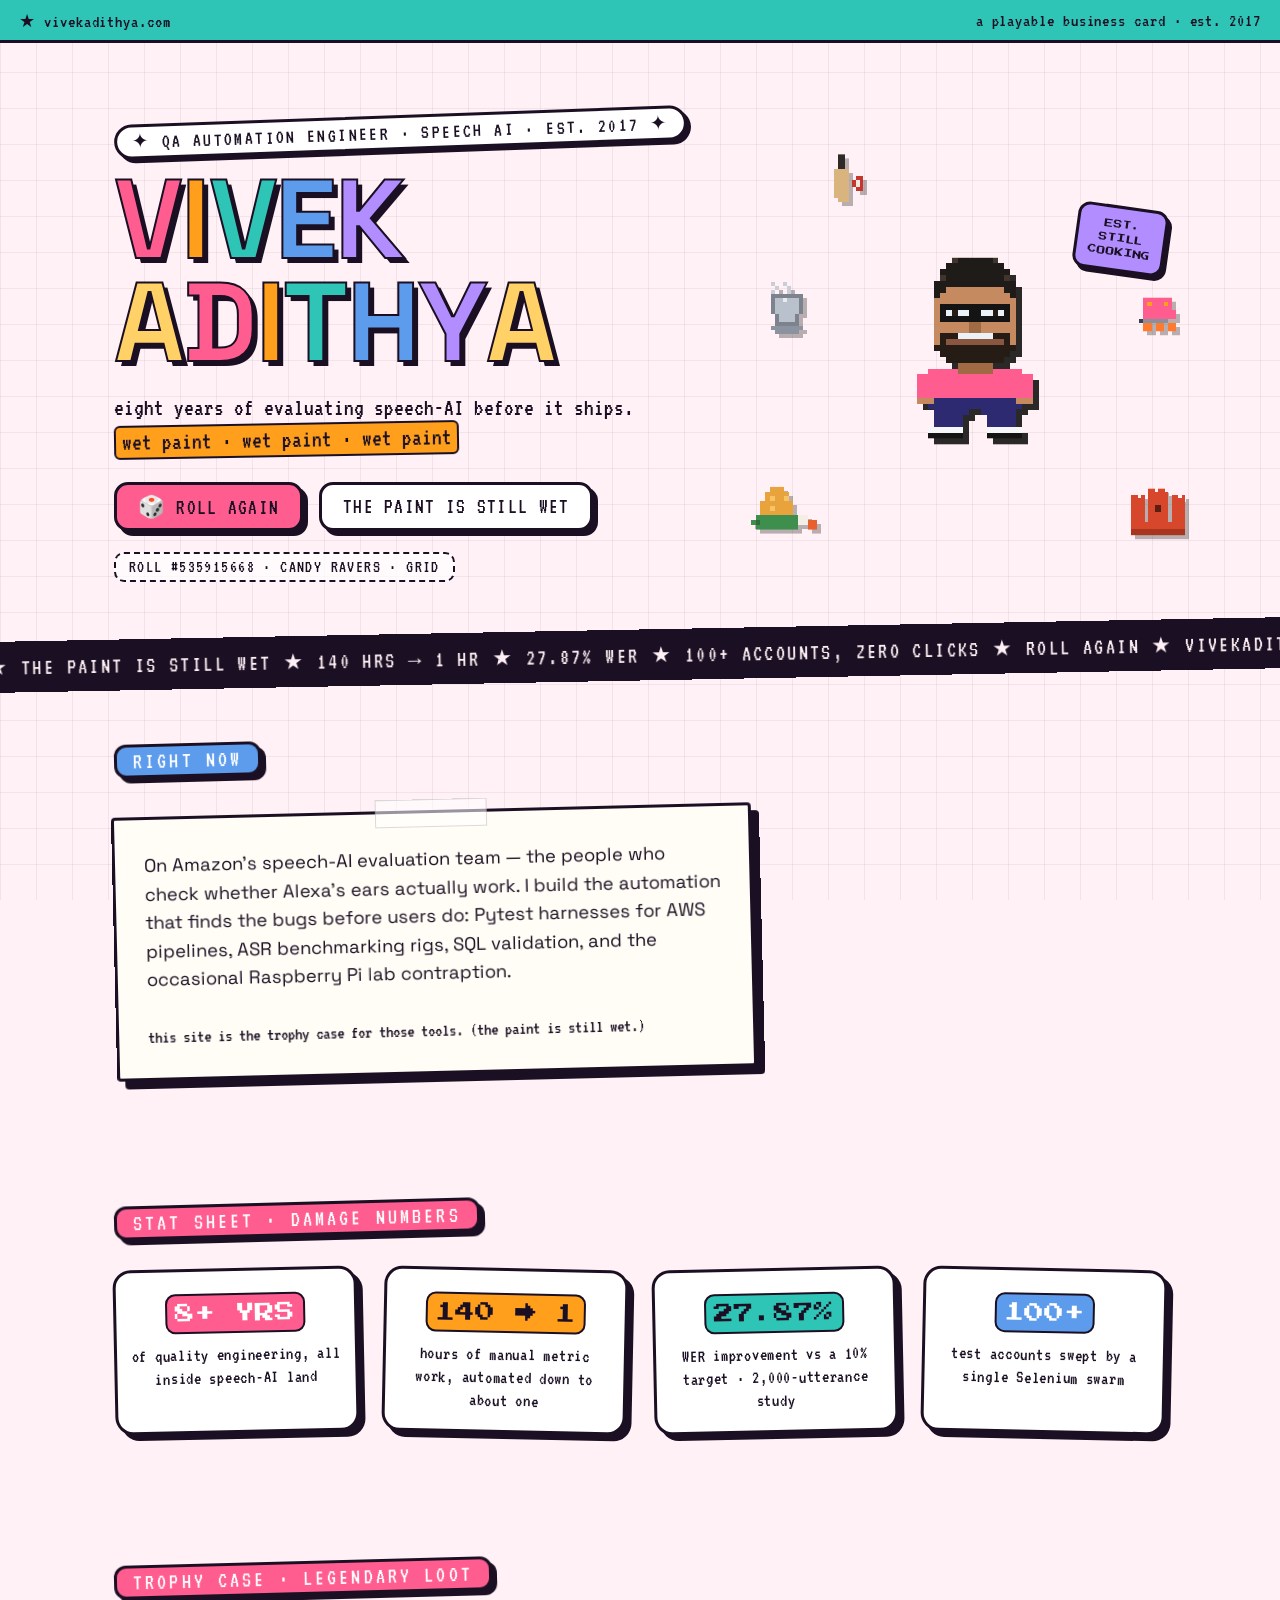
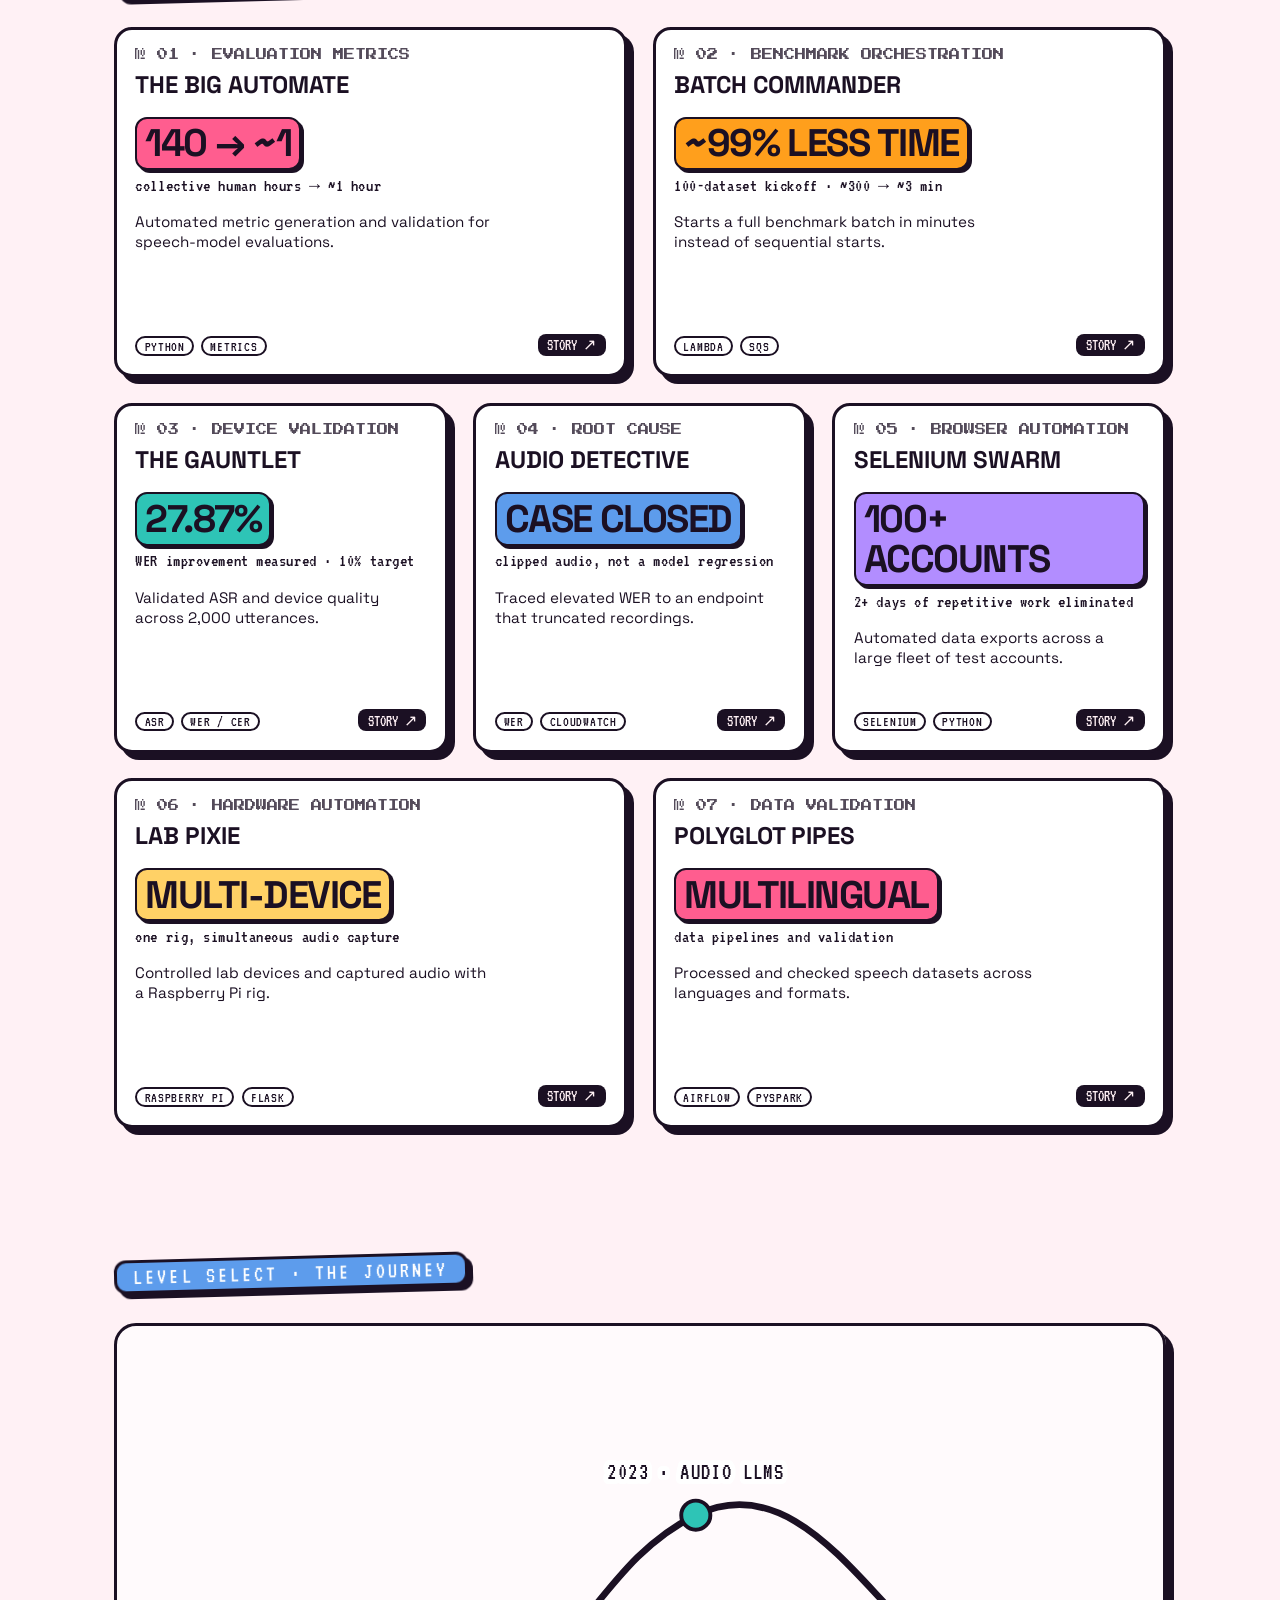
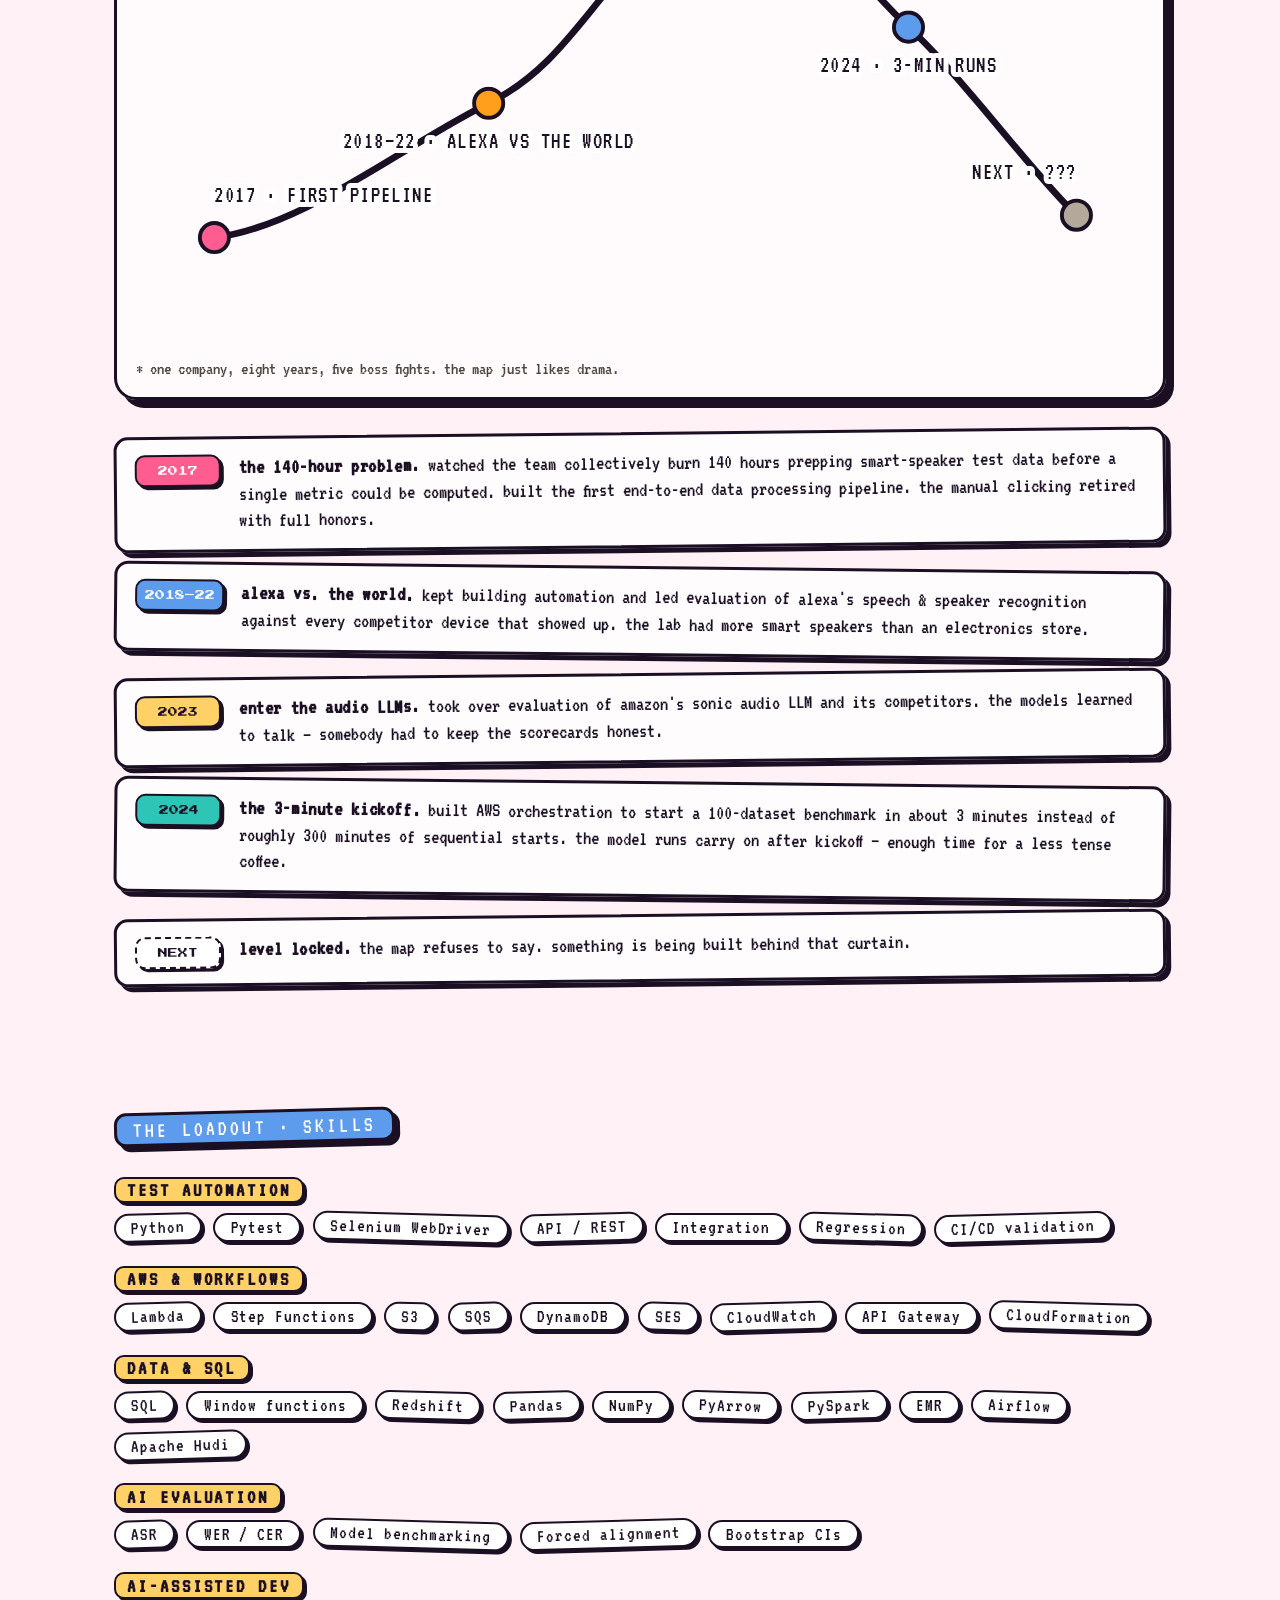
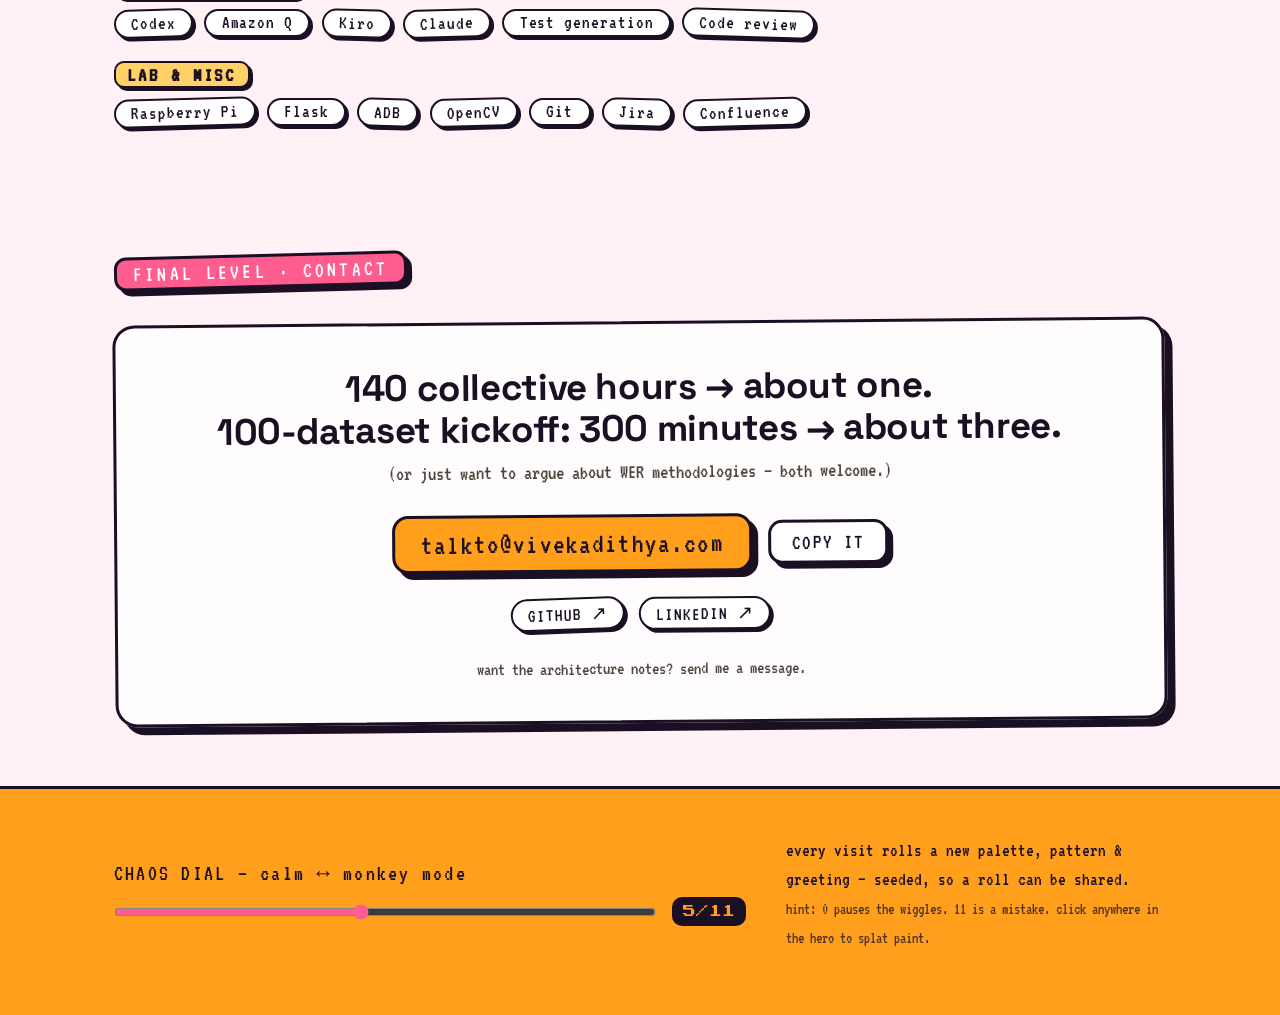
==== commit da55c991: "Clarify 99 percent reduction in kickoff time" ====
--- a/index.html
+++ b/index.html
@@ -487,7 +487,7 @@
         <a class="skill" href="#">GITHUB ↗</a>
         <a class="skill" href="#">LINKEDIN ↗</a>
       </div>
-      <p class="responsetime">avg. response time: faster than a 3-minute benchmark run.</p>
+      <p class="responsetime">want the architecture notes? send me a message.</p>
     </div>
   </section>
 </main>
@@ -816,7 +816,7 @@
    result:'Reduced the manual effort to about one hour — roughly 139 hours saved.',
    tech:['PYTHON','METRICS','VALIDATION']},
   {num:'№ 02',name:'BATCH COMMANDER',category:'BENCHMARK ORCHESTRATION',doodle:'dstar',
-   metric:'~99% FASTER',metricLabel:'100-dataset kickoff · ~300 → ~3 min',
+   metric:'~99% LESS TIME',metricLabel:'100-dataset kickoff · ~300 → ~3 min',
    summary:'Starts a full benchmark batch in minutes instead of sequential starts.',
    problem:'Starting 100 dataset runs one by one took roughly 300 minutes.',
    built:'An AWS orchestration layer to dispatch child jobs, track state, and rerun failures.',
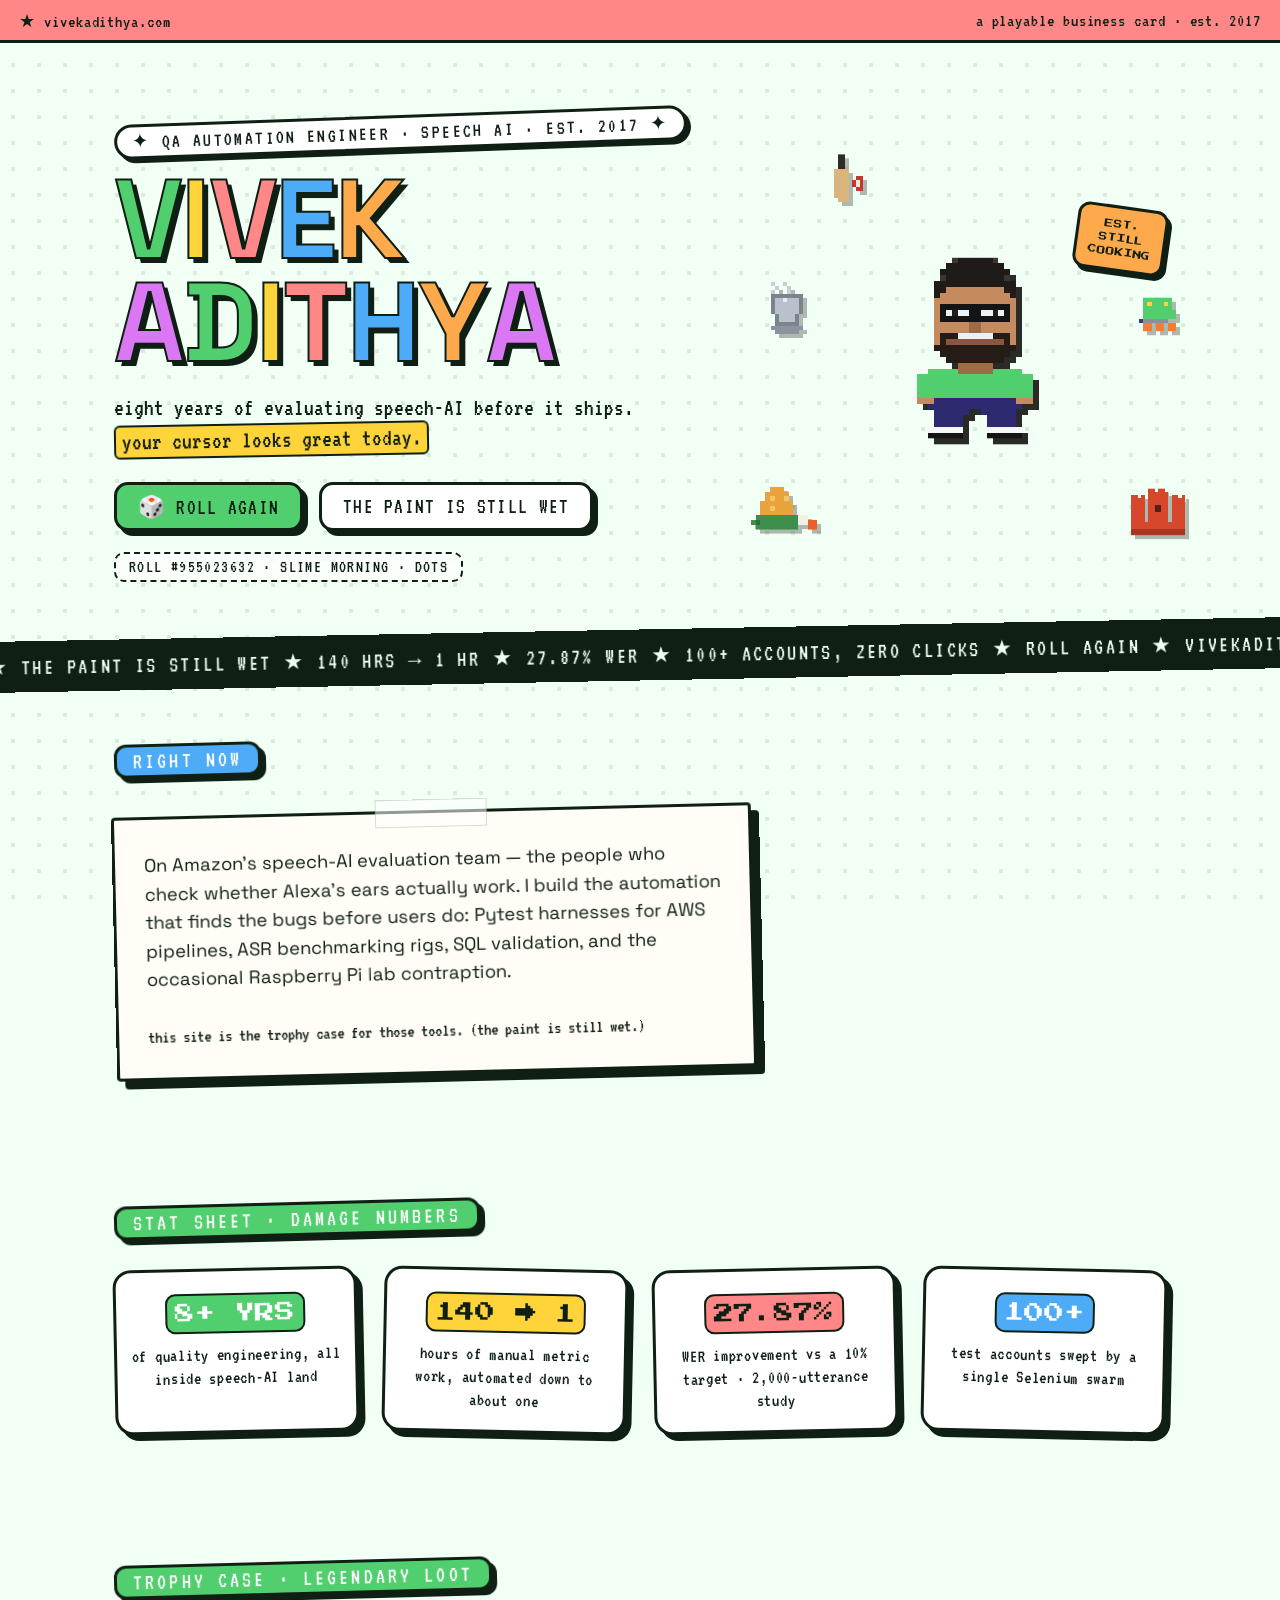
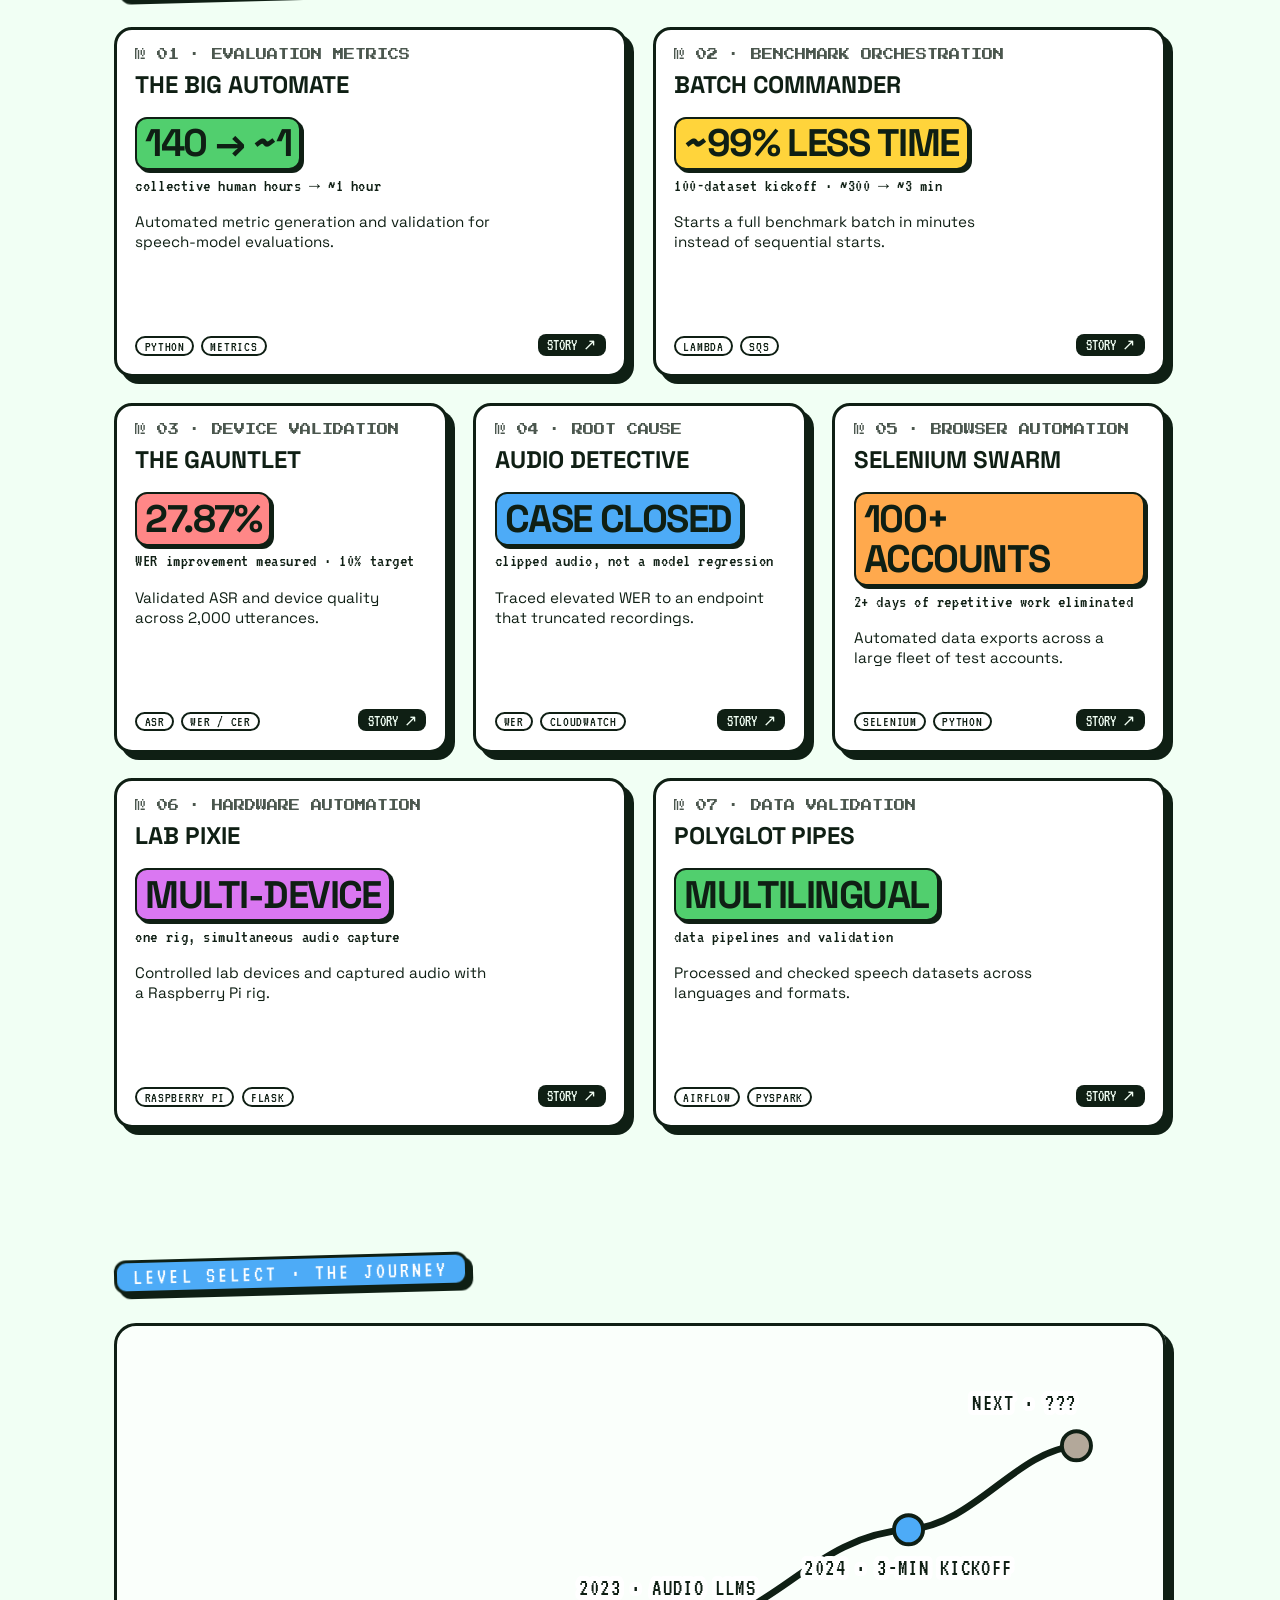
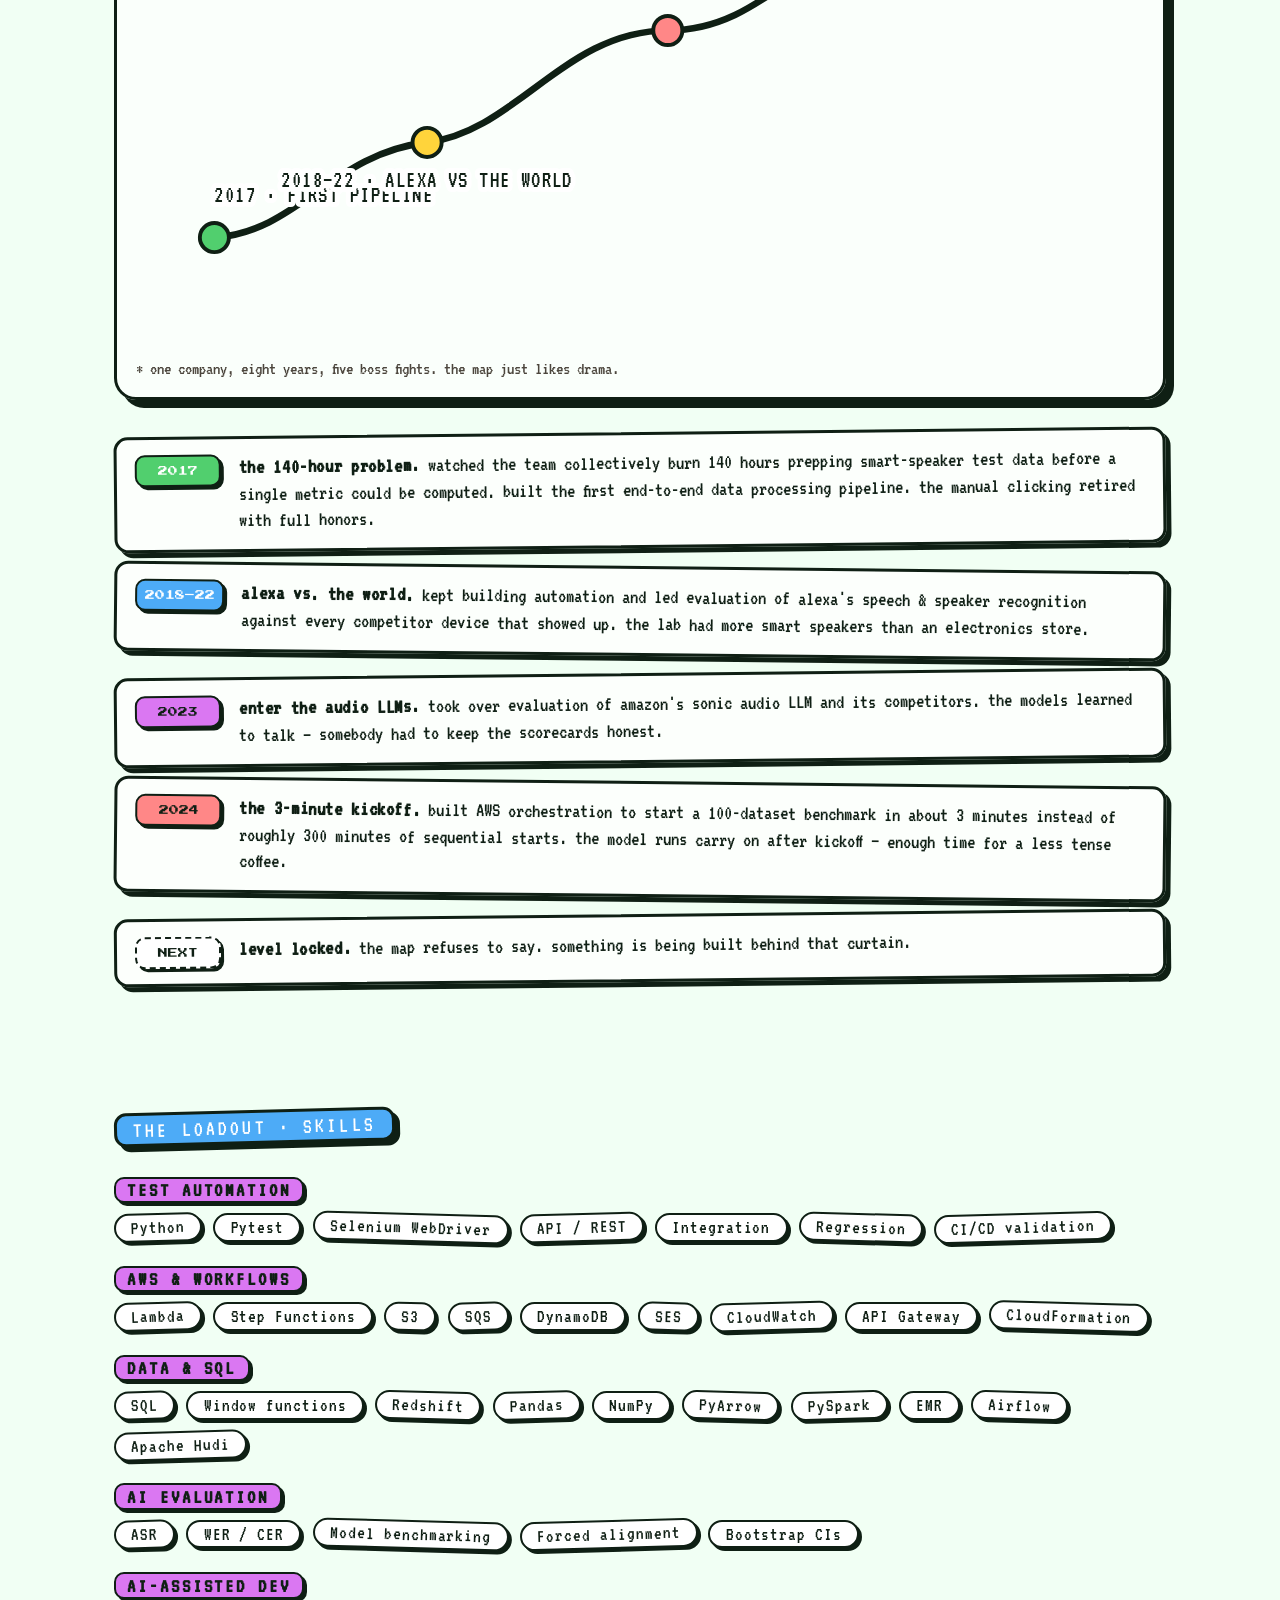
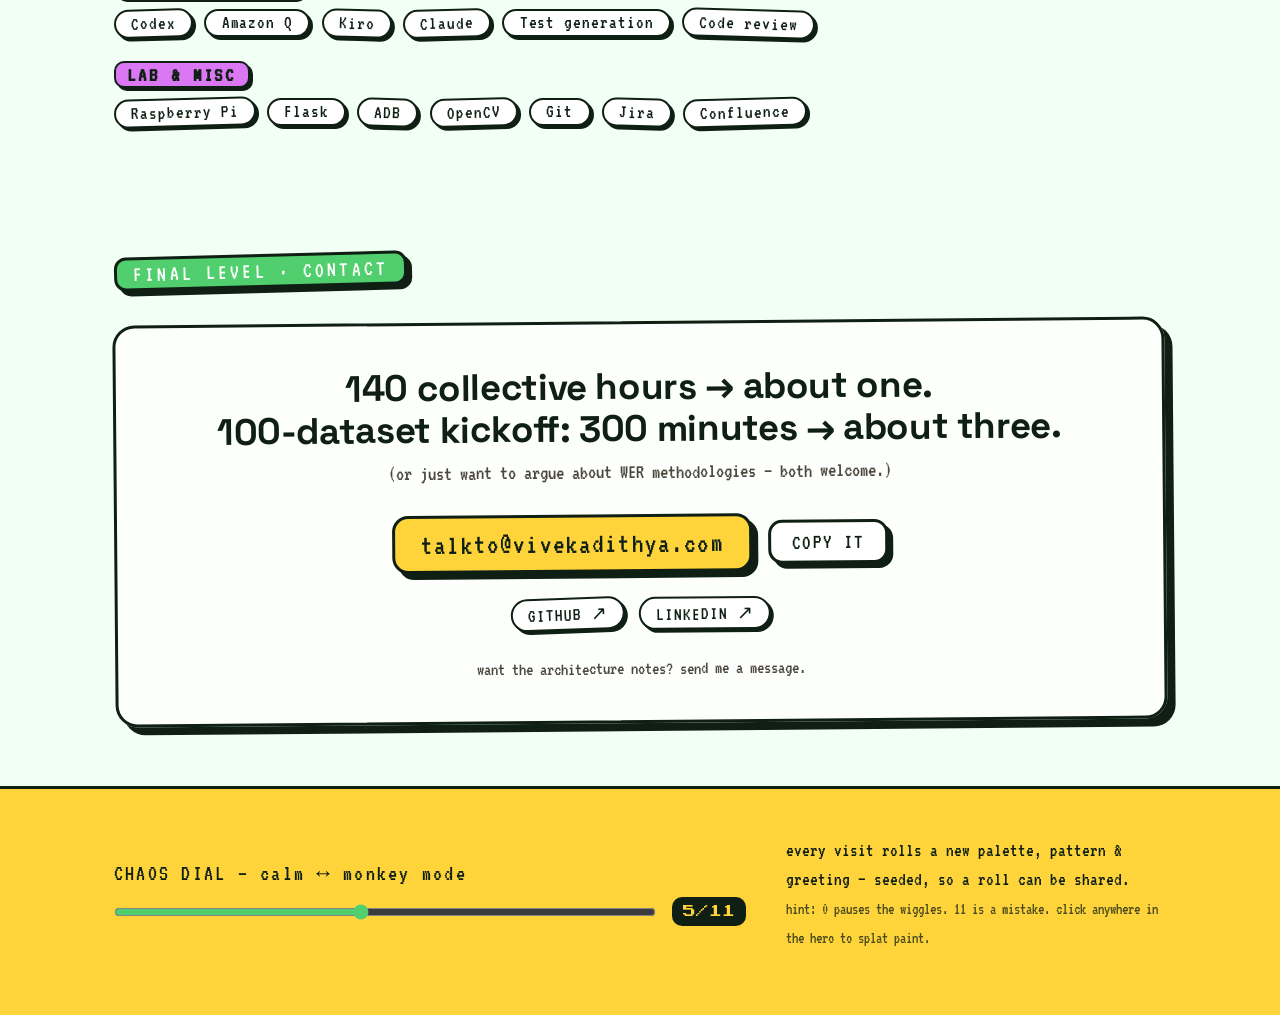
==== commit b7af7120: "Give career journey a rising trajectory" ====
--- a/index.html
+++ b/index.html
@@ -420,7 +420,7 @@
     <span class="seclabel alt">Level select · the journey</span>
     <div class="mapwrap">
       <svg class="journey" viewBox="0 0 900 540" id="jsvg">
-        <path class="trail" id="jpath" d="M70,440 C150,430 235,360 315,320 C398,279 418,192 500,152 C582,112 642,208 690,252 C738,296 800,382 840,420"/>
+        <path class="trail" id="jpath" d="M70,440 C145,435 175,365 260,355 C340,345 383,255 475,255 C565,255 600,170 690,165 C750,160 785,95 840,90"/>
         <g id="jstops"></g>
       </svg>
       <p class="mapfoot">* one company, eight years, five boss fights. the map just likes drama.</p>
@@ -908,10 +908,10 @@
 /* ---------- journey map ---------- */
 const STOPS=[
   {x:70, y:440, l:'2017 · FIRST PIPELINE'},
-  {x:315,y:320, l:'2018–22 · ALEXA VS THE WORLD'},
-  {x:500,y:152, l:'2023 · AUDIO LLMS'},
-  {x:690,y:252, l:'2024 · 3-MIN RUNS'},
-  {x:840,y:420, l:'NEXT · ???'},
+  {x:260,y:355, l:'2018–22 · ALEXA VS THE WORLD'},
+  {x:475,y:255, l:'2023 · AUDIO LLMS'},
+  {x:690,y:165, l:'2024 · 3-MIN KICKOFF'},
+  {x:840,y:90, l:'NEXT · ???'},
 ];
 const jg=document.getElementById('jstops');
 STOPS.forEach((s,i)=>{
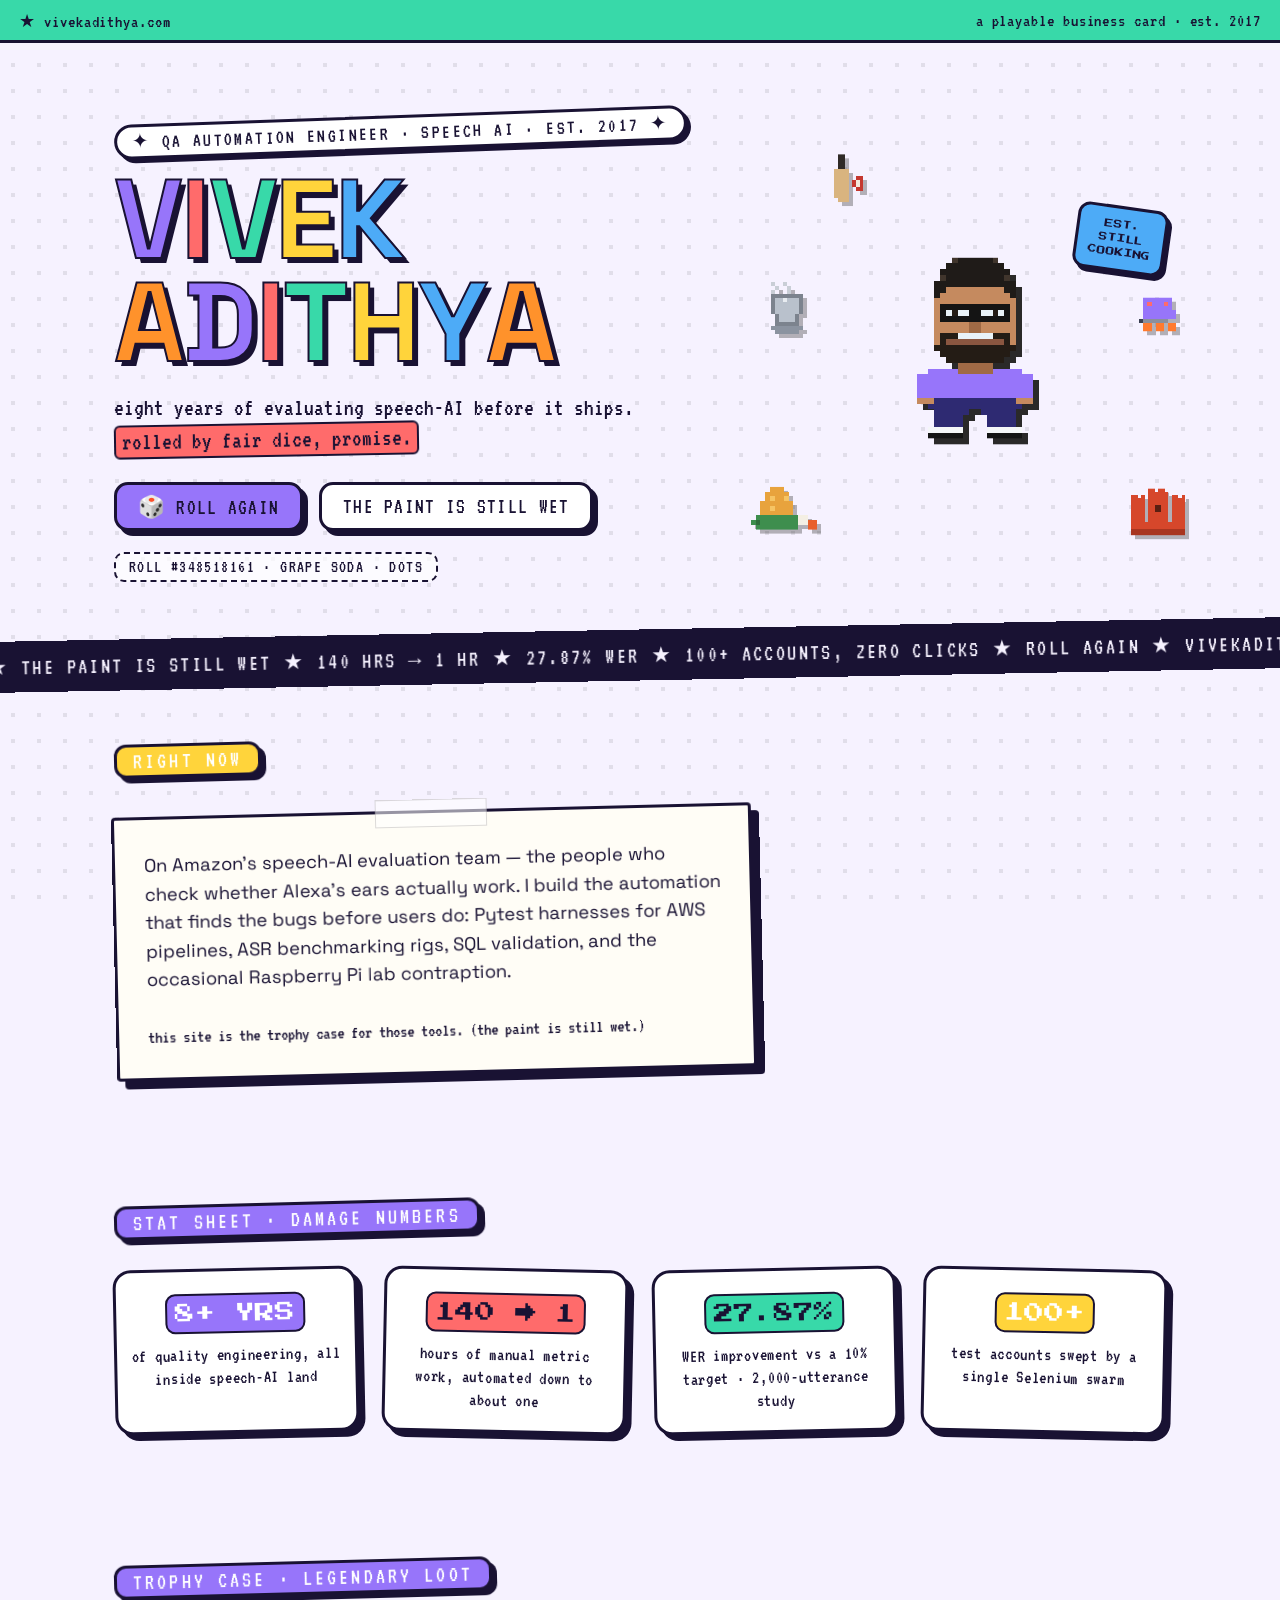
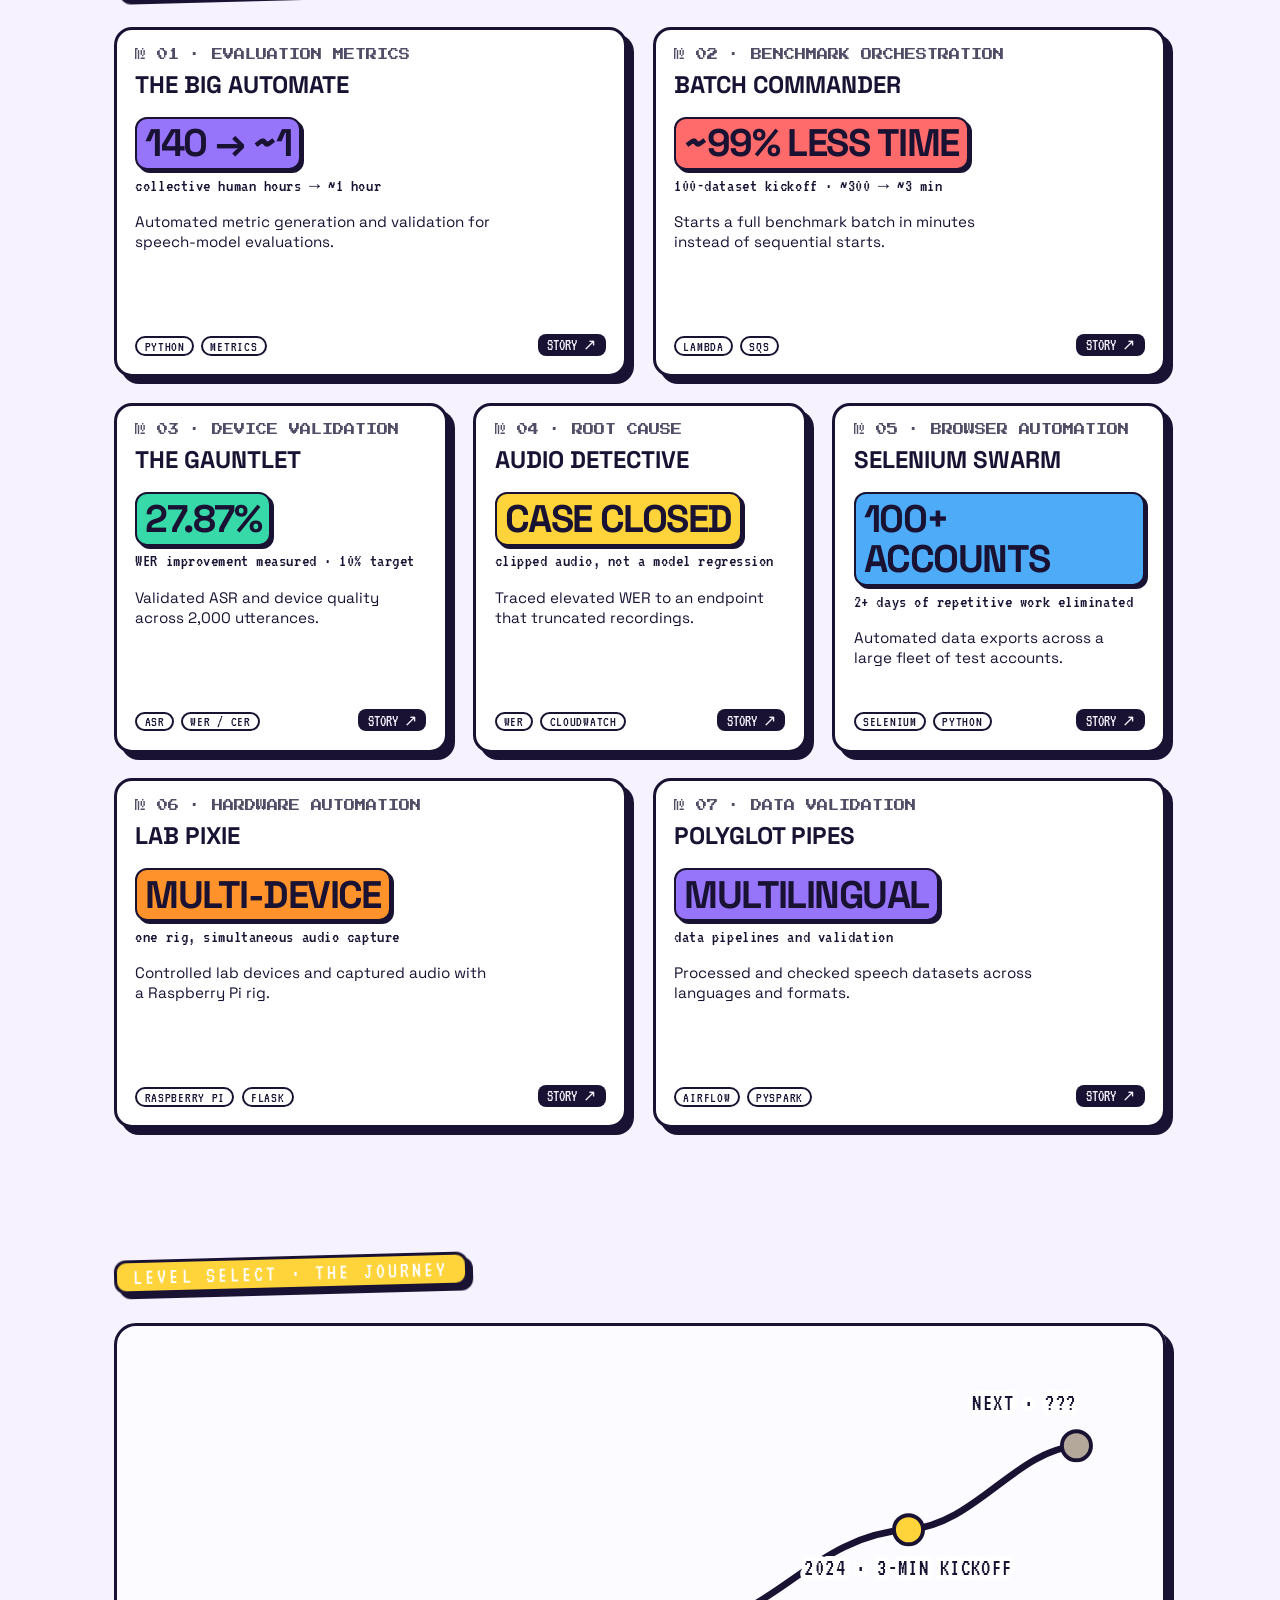
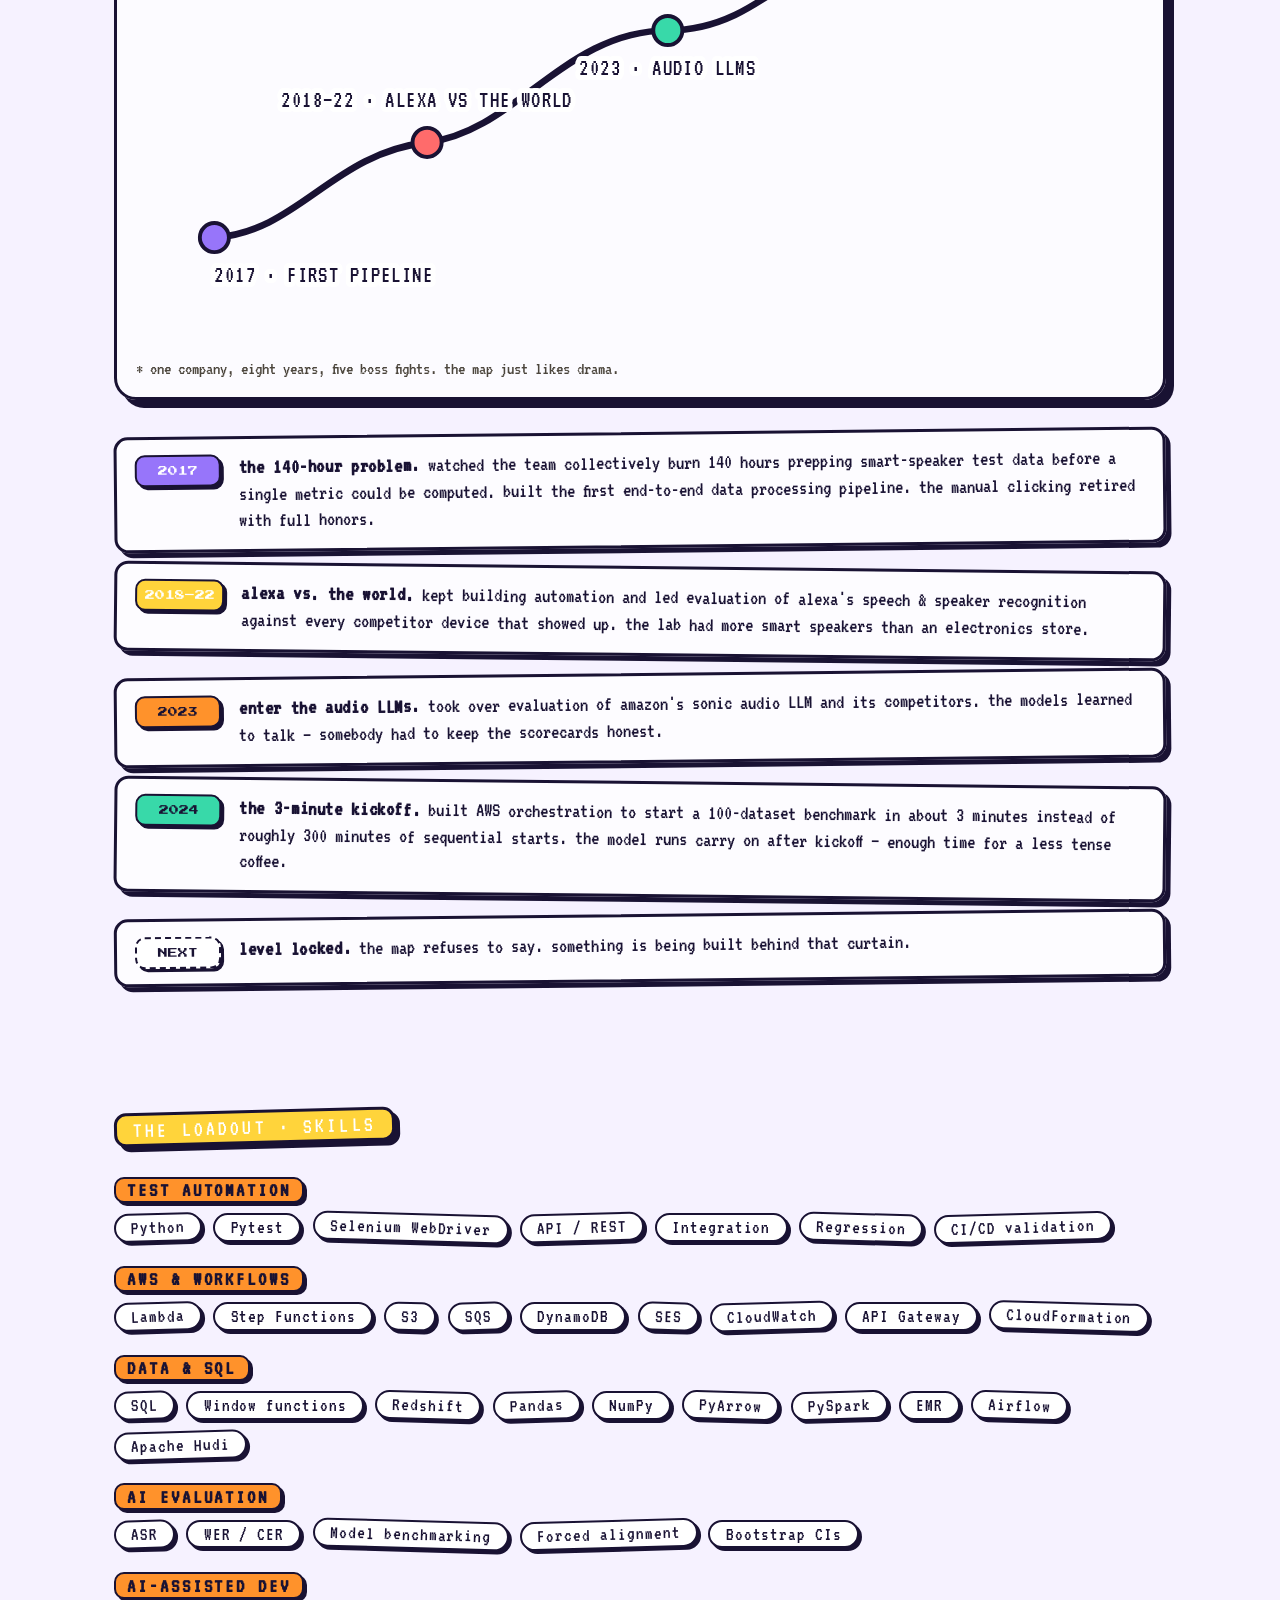
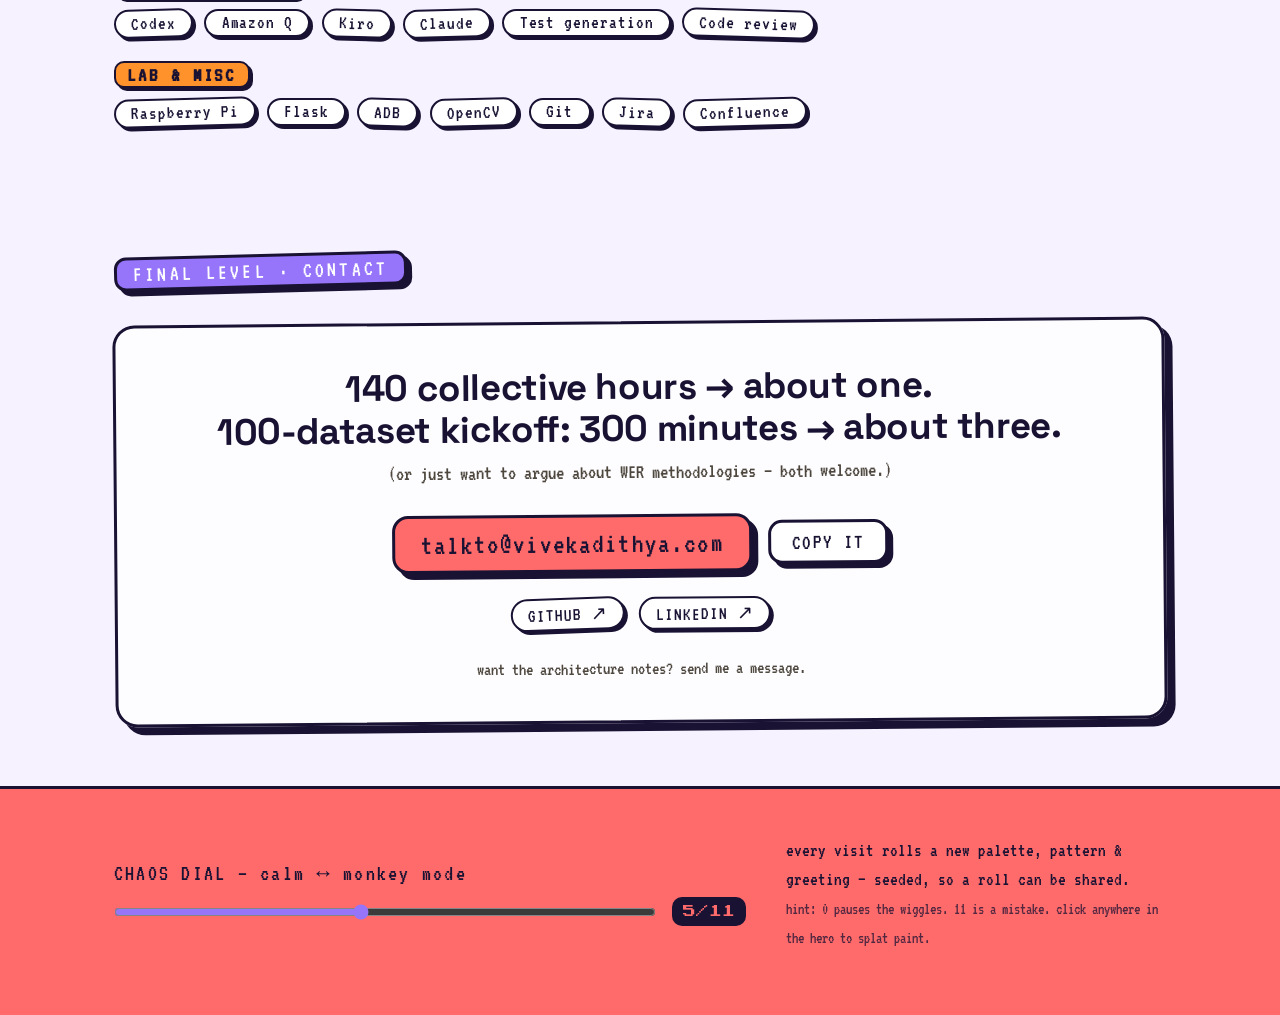
==== commit 206dba0b: "Place milestone labels clear of the rising path" ====
--- a/index.html
+++ b/index.html
@@ -907,17 +907,17 @@
 
 /* ---------- journey map ---------- */
 const STOPS=[
-  {x:70, y:440, l:'2017 · FIRST PIPELINE'},
-  {x:260,y:355, l:'2018–22 · ALEXA VS THE WORLD'},
-  {x:475,y:255, l:'2023 · AUDIO LLMS'},
-  {x:690,y:165, l:'2024 · 3-MIN KICKOFF'},
-  {x:840,y:90, l:'NEXT · ???'},
+  {x:70, y:440, above:false, l:'2017 · FIRST PIPELINE'},
+  {x:260,y:355, above:true, l:'2018–22 · ALEXA VS THE WORLD'},
+  {x:475,y:255, above:false, l:'2023 · AUDIO LLMS'},
+  {x:690,y:165, above:false, l:'2024 · 3-MIN KICKOFF'},
+  {x:840,y:90, above:true, l:'NEXT · ???'},
 ];
 const jg=document.getElementById('jstops');
 STOPS.forEach((s,i)=>{
   const g=document.createElementNS('http://www.w3.org/2000/svg','g');
   g.setAttribute('class','stop');
-  const above=i%2===0;
+  const above=s.above;
   const locked = i===STOPS.length-1;
   const anchor = i===0 ? 'start' : (locked ? 'end' : 'middle');
   g.innerHTML=`
